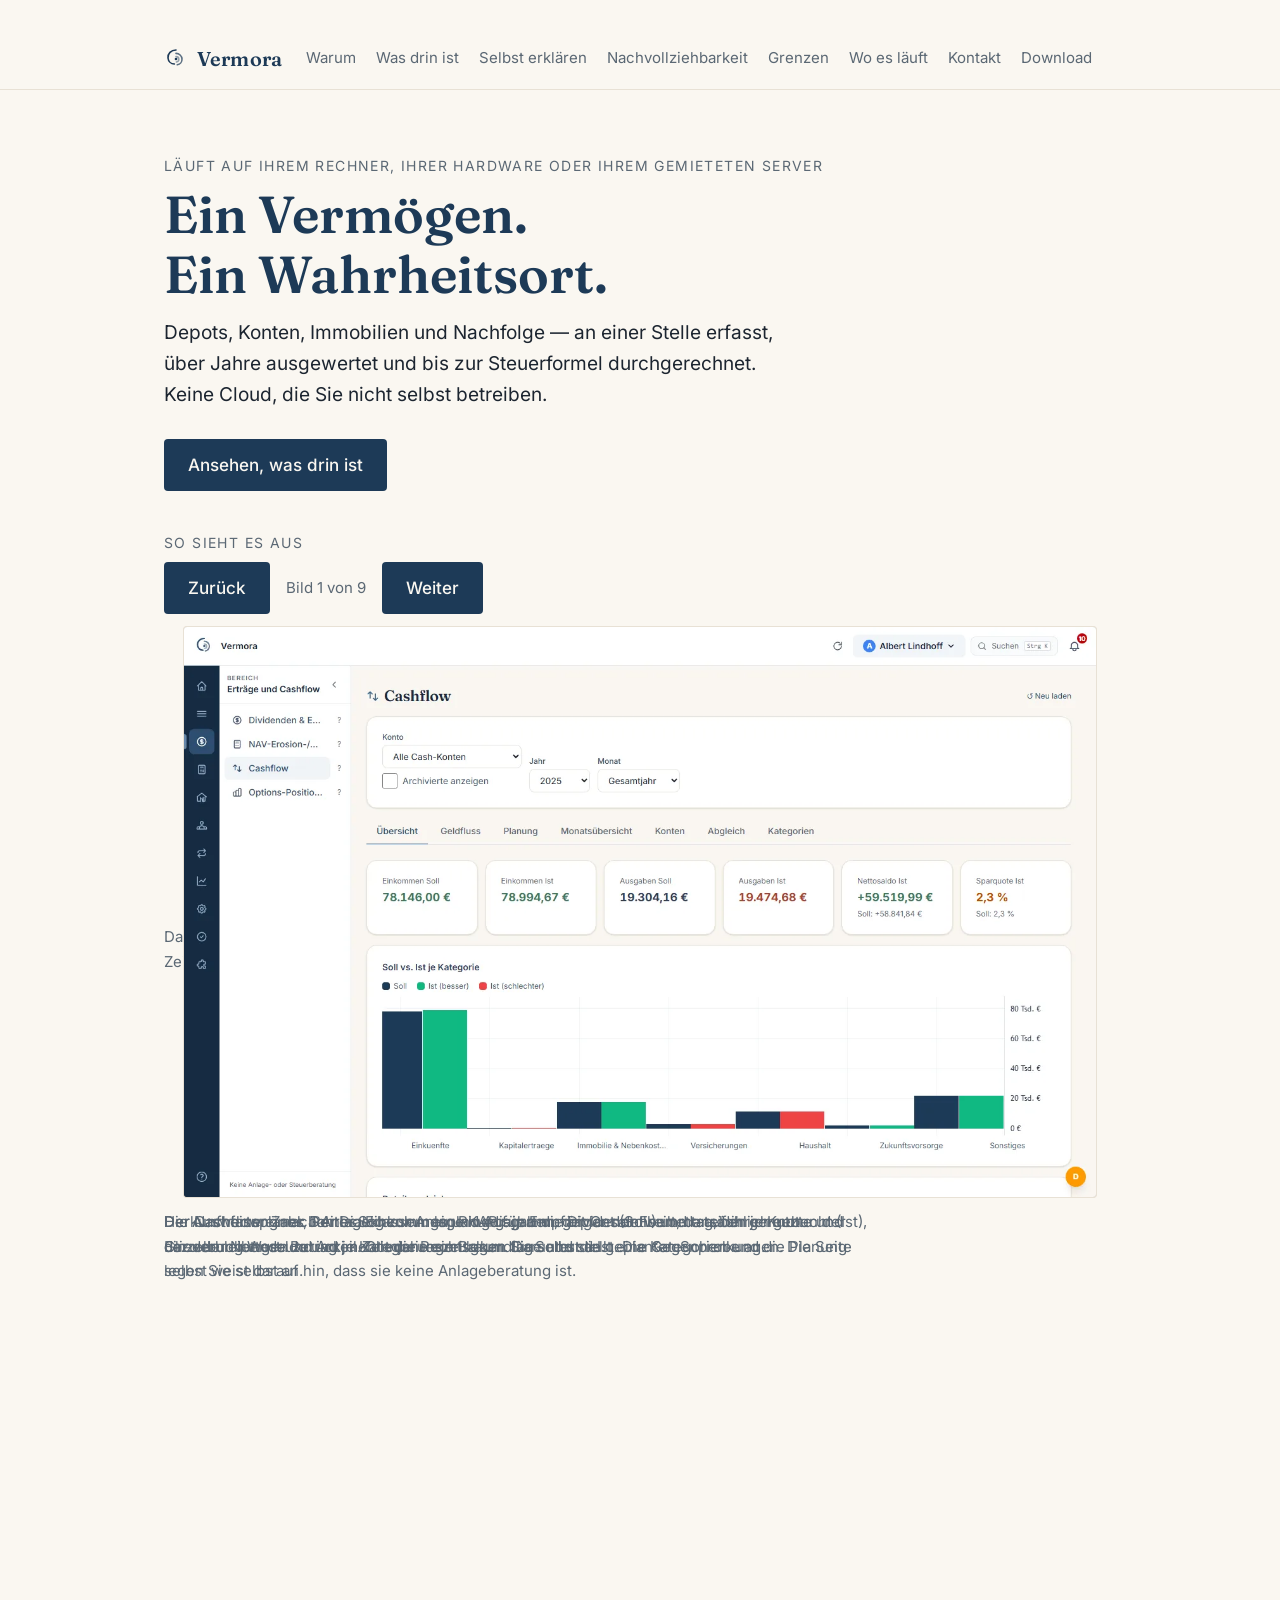
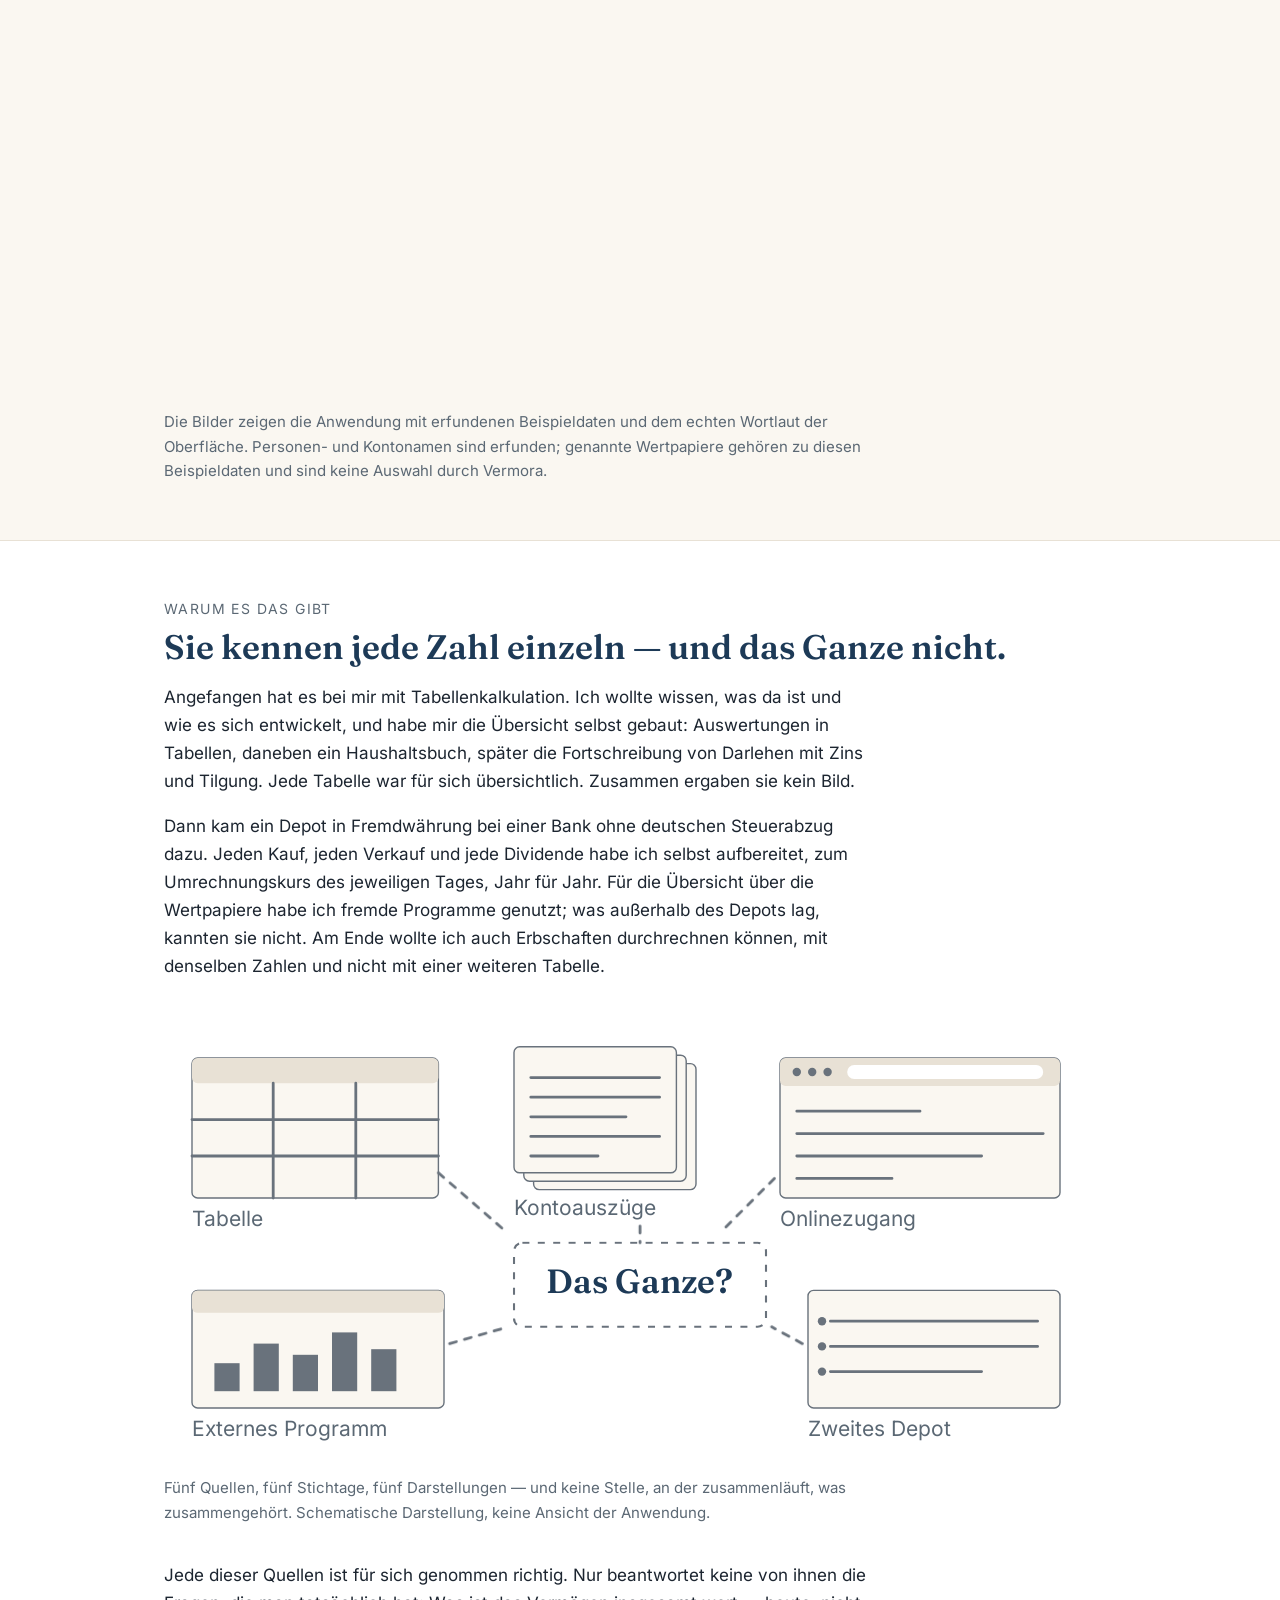
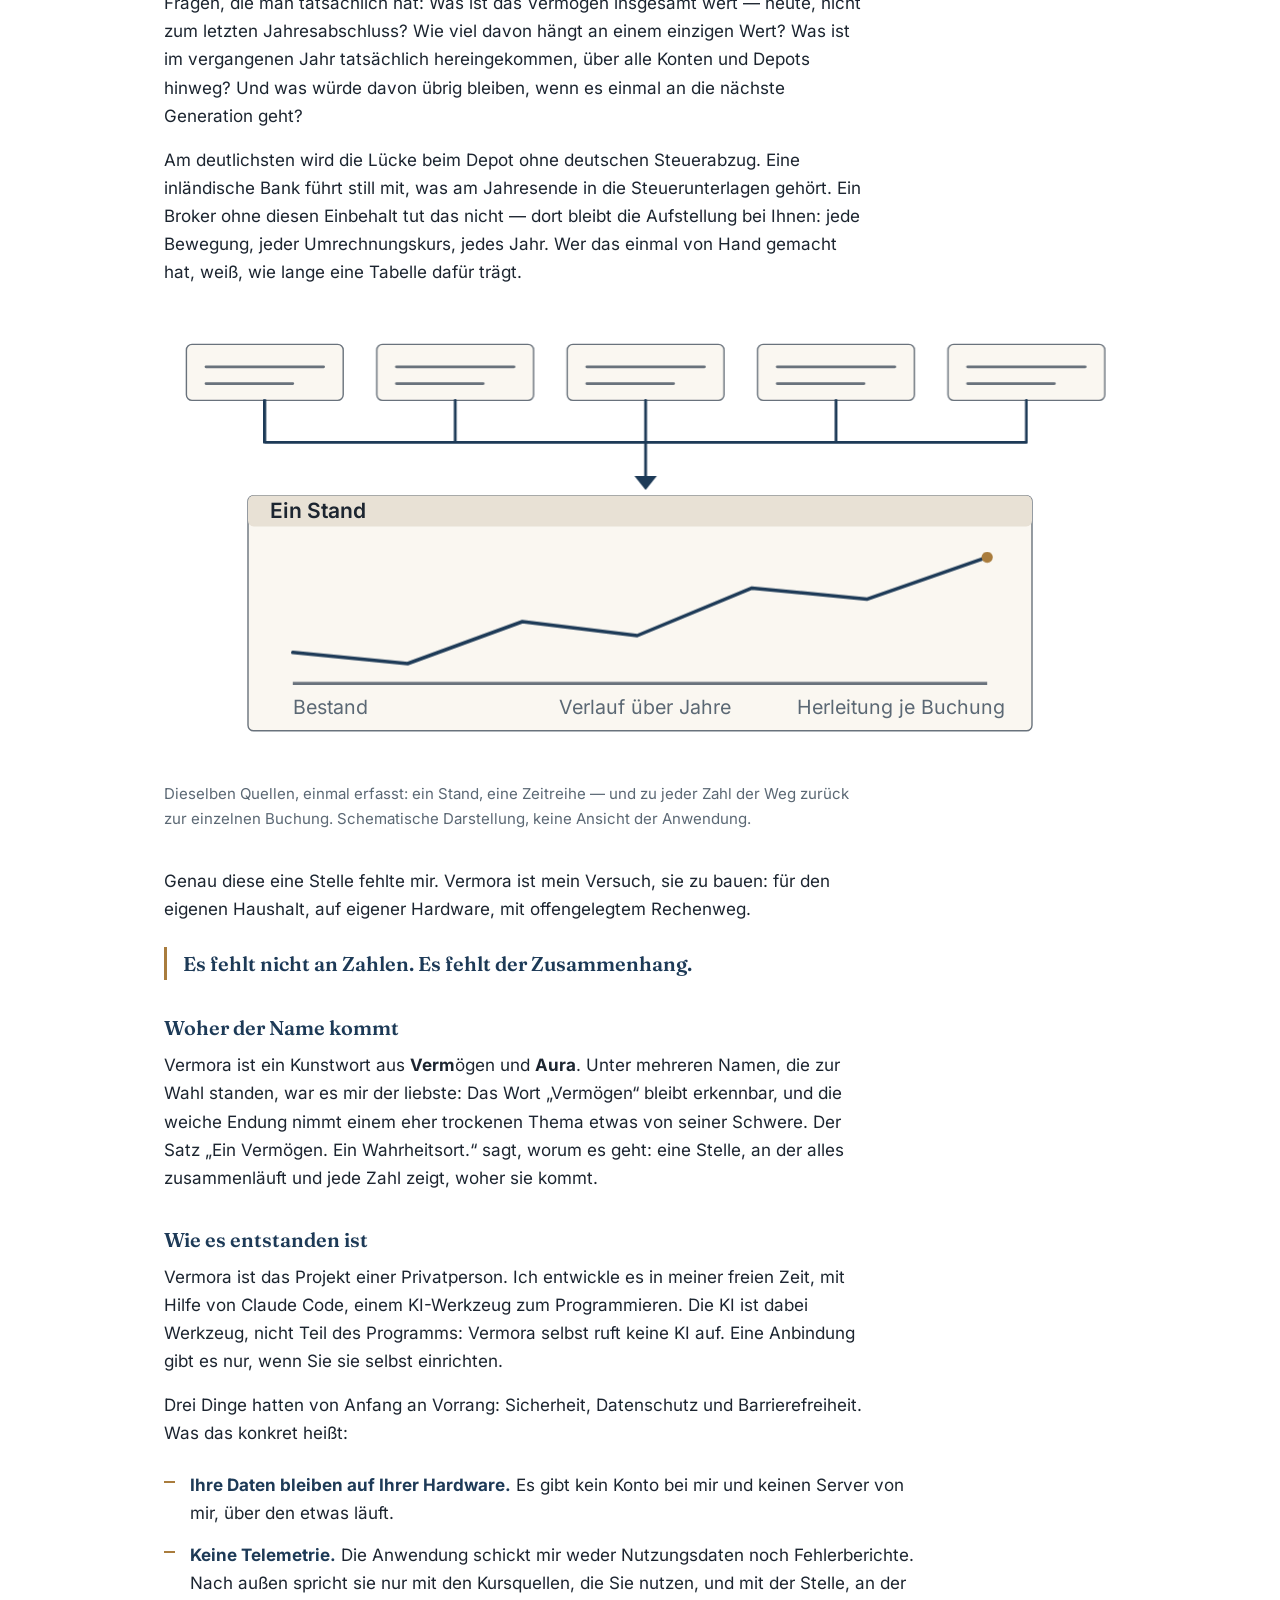
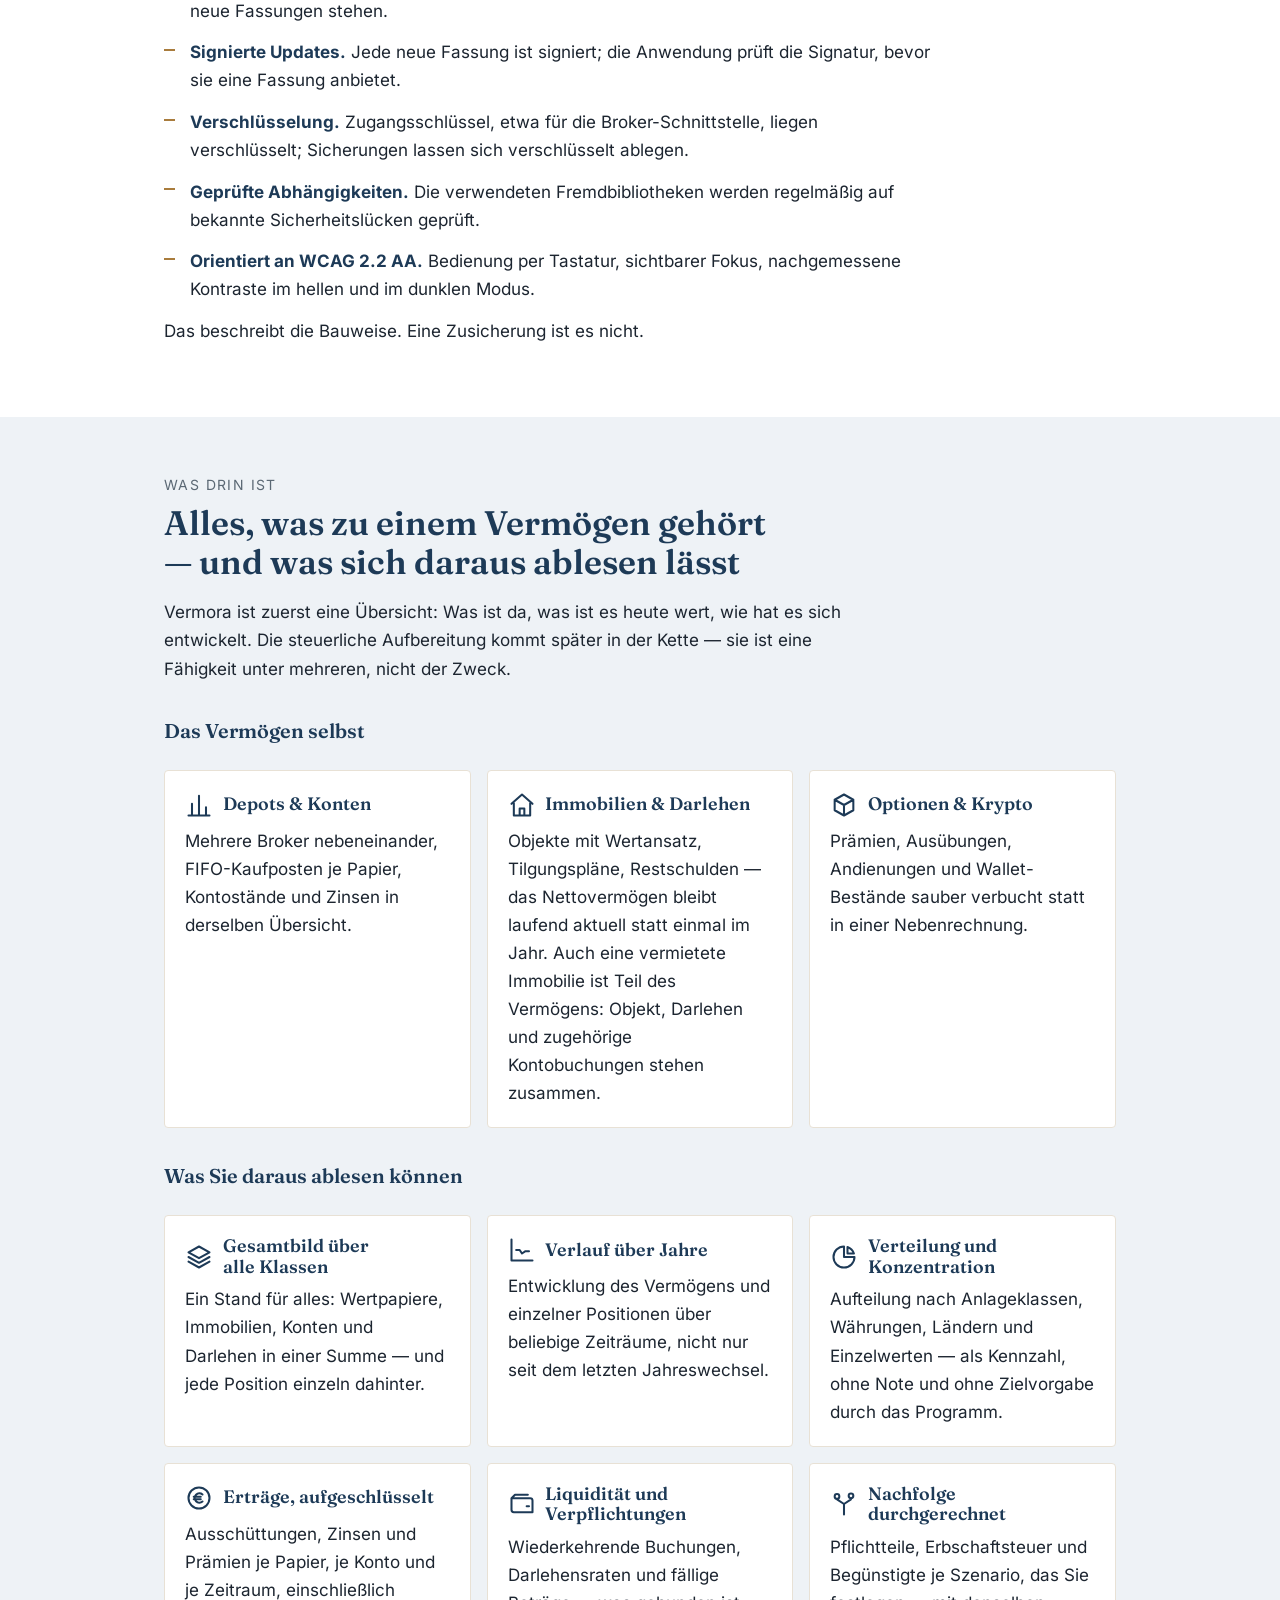
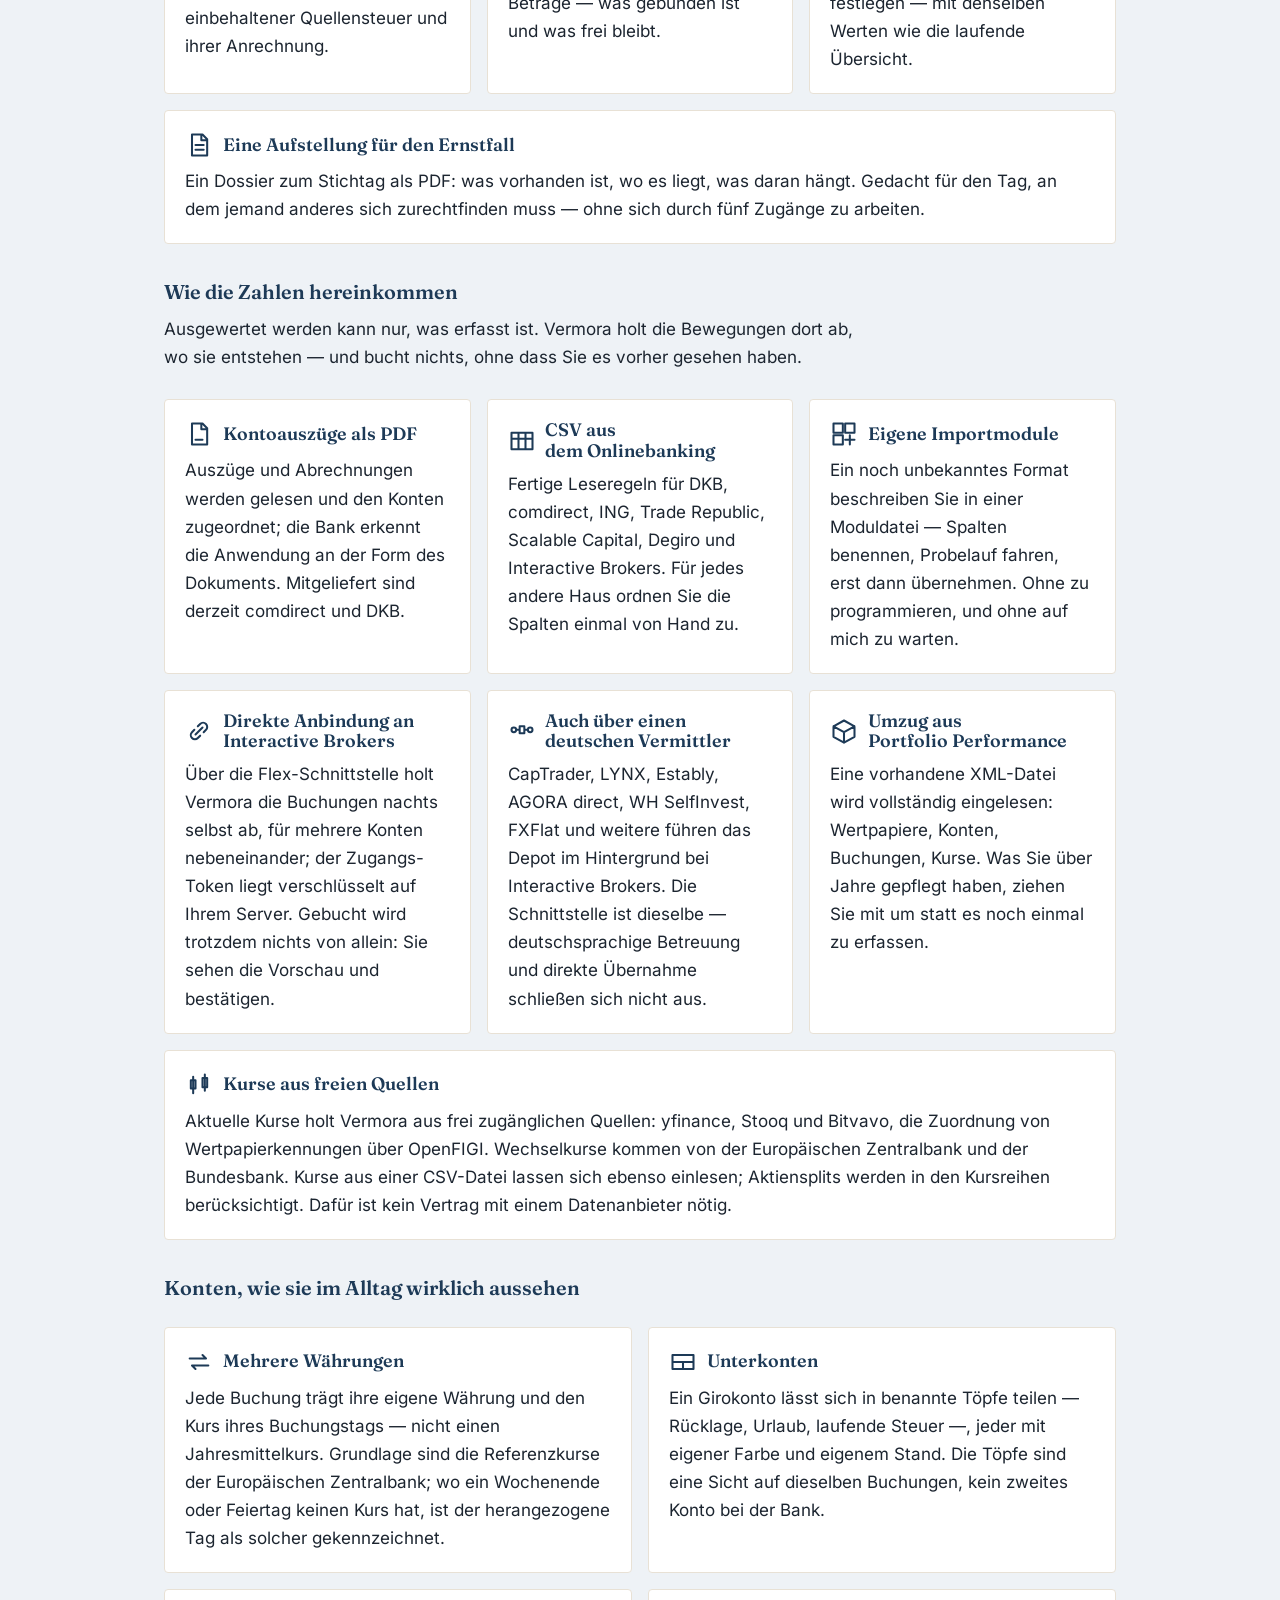
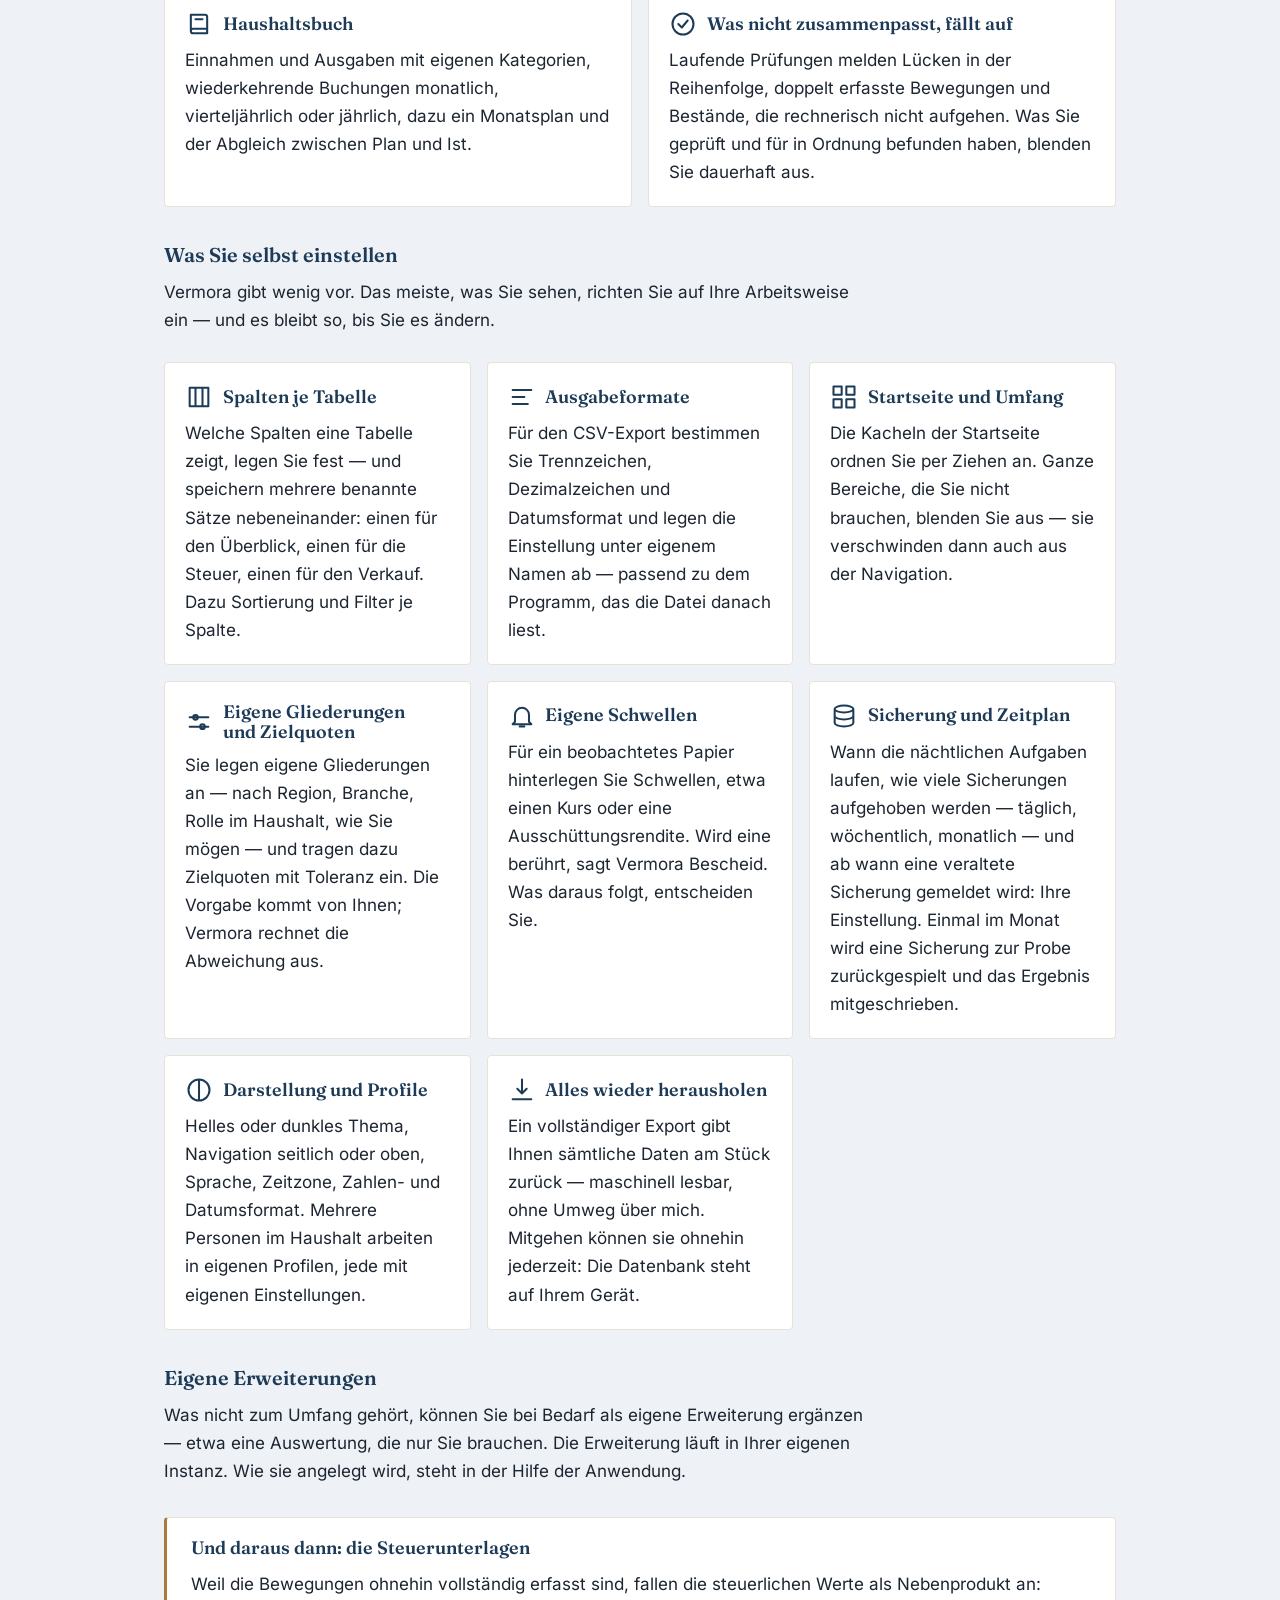
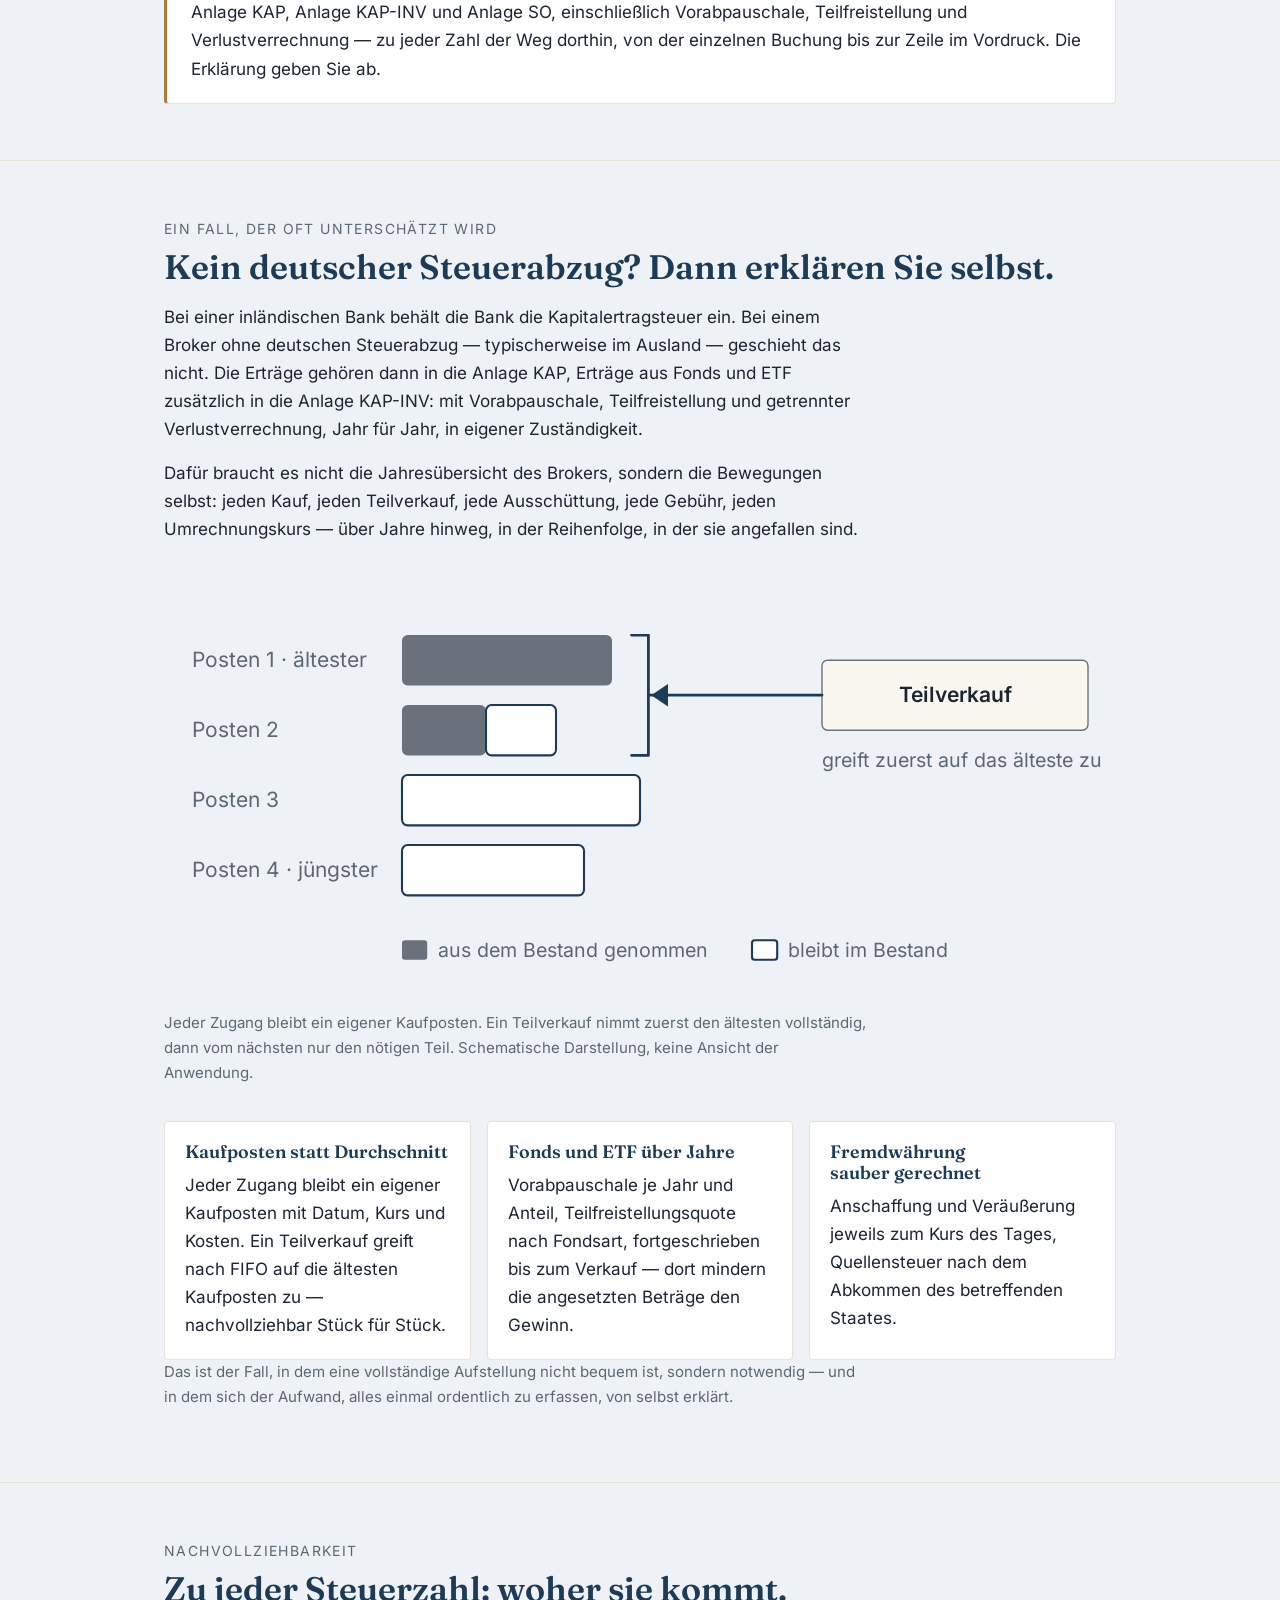
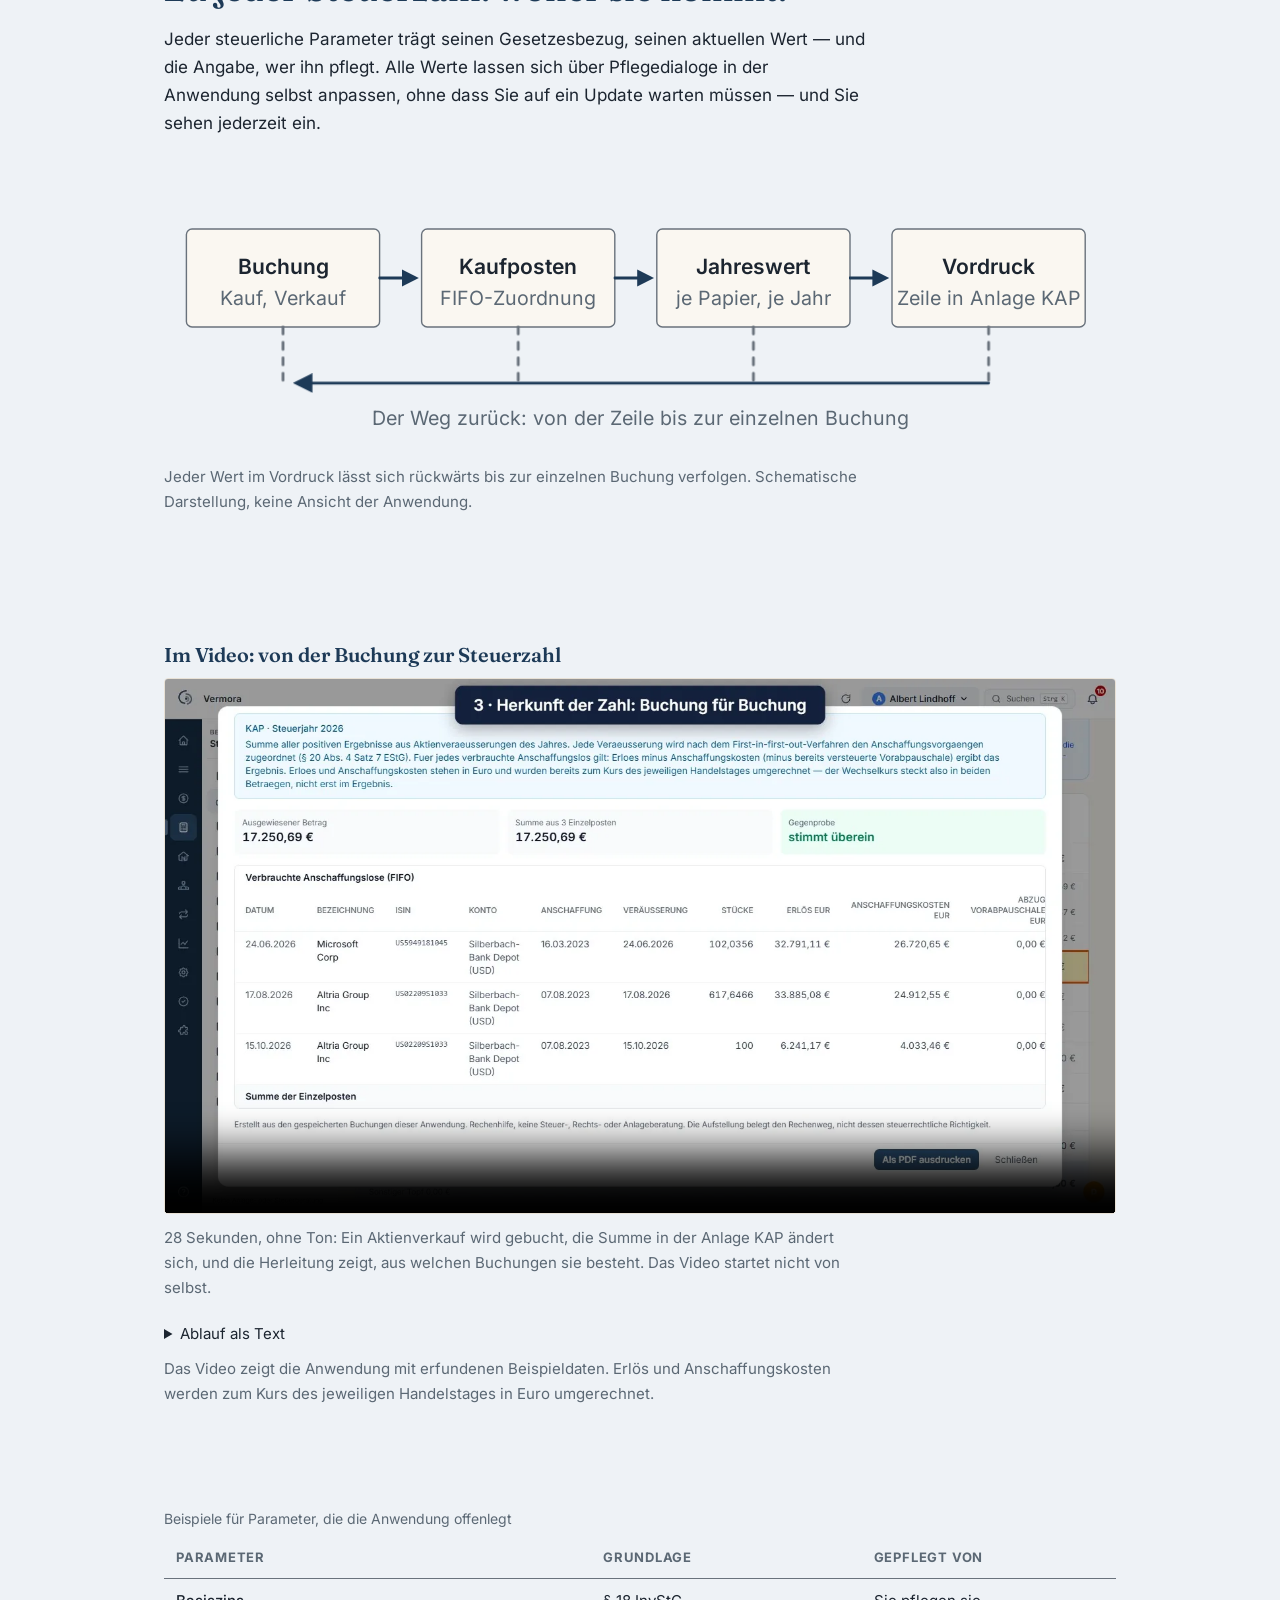
==== index.html @ 795e0453 "Website-Stand 2026-10-25 21:17" ====
<!doctype html>
<html lang="de">
<head>
<meta charset="utf-8">
<meta http-equiv="Content-Security-Policy" content="default-src 'self'; img-src 'self'; media-src 'self'; font-src 'self'; style-src 'self' 'unsafe-inline'; base-uri 'none'; form-action 'none'; object-src 'none'">
<meta name="viewport" content="width=device-width, initial-scale=1">
<meta name="color-scheme" content="light dark">
<title>Vermora — Ein Vermögen. Ein Wahrheitsort.</title>
<meta name="description" content="Vermora führt Depots, Konten, Immobilien und Nachfolge an einer Stelle zusammen und rechnet nachvollziehbar — kostenlos, auf Ihrer eigenen Infrastruktur.">
<link rel="canonical" href="https://vermora.de/">
<meta property="og:type" content="website">
<meta property="og:site_name" content="Vermora">
<meta property="og:locale" content="de_DE">
<meta property="og:title" content="Vermora — Ein Vermögen. Ein Wahrheitsort.">
<meta property="og:description" content="Vermora führt Depots, Konten, Immobilien und Nachfolge an einer Stelle zusammen und rechnet nachvollziehbar — kostenlos, auf Ihrer eigenen Infrastruktur.">
<meta property="og:url" content="https://vermora.de/">
<meta property="og:image" content="https://vermora.de/assets/bildstrecke/01-gesamtwert.webp">
<meta property="og:image:width" content="1440">
<meta property="og:image:height" content="900">
<meta property="og:image:alt" content="Vermora: Gesamtwert eines Beispielvermögens im Zeitverlauf (erfundene Beispieldaten)">
<meta name="twitter:card" content="summary_large_image">
<script type="application/ld+json">
{"@context":"https://schema.org","@type":"SoftwareApplication","name":"Vermora","url":"https://vermora.de/","applicationCategory":"FinanceApplication","operatingSystem":"Windows, Linux","inLanguage":"de","isAccessibleForFree":true,"description":"Vermora führt Depots, Konten, Immobilien und Nachfolge an einer Stelle zusammen und rechnet nachvollziehbar — kostenlos, auf Ihrer eigenen Infrastruktur."}
</script>
<link rel="stylesheet" href="assets/tokens.css">
<link rel="stylesheet" href="assets/fonts.css">
<link rel="stylesheet" href="assets/site.css">
<script src="assets/szene.js"></script>
<script src="assets/bildstrecke.js" defer></script>
<script src="assets/mail.js" defer></script>
<!--
  Stand v1.0 -- Issue #1234 (Geschenk-Hinweis mit PayPal-Link aus dem Secret
  ANGABE_PAYPAL_LINK, Link auf die Installationsanleitung unter anleitung/, Schemata skalieren
  mit der Spaltenbreite), davor v0.9: kein Kontaktformular mehr (Fragen ueber GitHub oder
  E-Mail), Geschenk nur als Text; davor v0.8: Geschenkmodell statt Verkauf,
  ich-Form, Projektgeschichte; davor v0.7: #615 (Marke, Grenzen), #945 (Funktionen nach
  vorn, Broker-Geschichten), #947 (Warum als Geschichte mit zwei eigenen Schemata, eigene
  Einstellungen unter "Was drin ist"). Pflichtseiten aus #616 in der Fusszeile verlinkt.

  Maschinell geprueft (pruefen.py): keine Preisangabe (K1) - kein Verkaufswortschatz -
  Wortliste #881 W1 - Haftungssatz woertlich wie in der Anwendung - kein Hexwert ausserhalb
  tokens.css - Markenzeichen nur als Platzhalter, nie abgetippt - keine externen Aufrufe
  (K23), jetzt durch die Pruefung "extern" tatsaechlich abgesichert.

  Bildstrecke (Issue #1234 D1, #518): neun Ansichten der Anwendung mit erfundenen Beispieldaten,
  jede mit eigenem Untertitel und eigenem Alternativtext. Ohne Skript stehen alle Bilder
  untereinander; bildstrecke.js macht daraus ein Karussell ohne Selbstablauf. Die beiden
  Schemata im Abschnitt "Warum es das gibt" zeigen dagegen die Ausgangslage, nicht die Oberflaeche.
  Farben stehen als Rolle in site.css, nie als Hexwert im SVG (Guard `hexwerte`).
-->
</head>
<body>
<!-- Symbole (Issue #964): einmal definiert, per <use href="#sy-..."> eingebunden. -->
<svg hidden width="0" height="0" aria-hidden="true">
  <symbol id="sy-depot" viewBox="0 0 24 24"><path d="M3 21h18M6 21V11M12 21V4M18 21V14"/></symbol>
  <symbol id="sy-haus" viewBox="0 0 24 24"><path d="M3 11L12 3l9 8M5 10v11h14V10M10 21v-6h4v6"/></symbol>
  <symbol id="sy-optionen" viewBox="0 0 24 24"><path d="M12 3l8 4.5v9L12 21l-8-4.5v-9zM4 7.5l8 4.5 8-4.5M12 12v9"/></symbol>
  <symbol id="sy-gesamt" viewBox="0 0 24 24"><path d="M12 3l9 5-9 5-9-5zM3 12l9 5 9-5M3 16l9 5 9-5"/></symbol>
  <symbol id="sy-verlauf" viewBox="0 0 24 24"><path d="M3 3v18h18M7 12h3l2 3 3-2h3"/></symbol>
  <symbol id="sy-verteilung" viewBox="0 0 24 24"><path d="M12 3a9 9 0 1 0 9 9h-9zM15 3.5A9 9 0 0 1 20.5 9H15z"/></symbol>
  <symbol id="sy-ertrag" viewBox="0 0 24 24"><path d="M12 3a9 9 0 1 0 0 18 9 9 0 0 0 0-18zM15 9a4 4 0 1 0 0 6M7.5 11h6M7.5 13h6"/></symbol>
  <symbol id="sy-liquiditaet" viewBox="0 0 24 24"><path d="M3 7h16a2 2 0 0 1 2 2v10H5a2 2 0 0 1-2-2zM3 7l3-3h11M16 14h2"/></symbol>
  <symbol id="sy-nachfolge" viewBox="0 0 24 24"><path d="M12 21v-9M12 12L6 8M12 12l6-4M4 5.5a2 2 0 1 0 4 0 2 2 0 1 0-4 0M16 5a2 2 0 1 0 4 0 2 2 0 1 0-4 0"/></symbol>
  <symbol id="sy-dossier" viewBox="0 0 24 24"><path d="M6 3h9l4 4v14H6zM14 3v5h5M9 12h7M9 16h7"/></symbol>
  <symbol id="sy-pdf" viewBox="0 0 24 24"><path d="M6 3h9l4 4v14H6zM14 3v5h5M9 17h6"/></symbol>
  <symbol id="sy-csv" viewBox="0 0 24 24"><path d="M3 5h18v14H3zM3 10h18M9 5v14M15 5v14"/></symbol>
  <symbol id="sy-modul" viewBox="0 0 24 24"><path d="M3 3h8v8H3zM13 3h8v8h-8zM3 13h8v8H3zM17 13v8M13 17h8"/></symbol>
  <symbol id="sy-anbindung" viewBox="0 0 24 24"><path d="M9 15l6-6M8 11l-2 2a3.5 3.5 0 0 0 5 5l2-2M16 13l2-2a3.5 3.5 0 0 0-5-5l-2 2"/></symbol>
  <symbol id="sy-vermittler" viewBox="0 0 24 24"><path d="M3 11a2 2 0 1 0 4 0 2 2 0 1 0-4 0M17 11a2 2 0 1 0 4 0 2 2 0 1 0-4 0M10 8h4v6h-4zM7 11h3M14 11h3"/></symbol>
  <symbol id="sy-umzug" viewBox="0 0 24 24"><path d="M3 8l9-5 9 5v9l-9 5-9-5zM3 8l9 5 9-5M12 13v9"/></symbol>
  <symbol id="sy-kurse" viewBox="0 0 24 24"><path d="M7 5v14M5 8h4v7H5zM17 3v14M15 6h4v8h-4z"/></symbol>
  <symbol id="sy-waehrung" viewBox="0 0 24 24"><path d="M4 9h14l-3-3M20 15H6l3 3"/></symbol>
  <symbol id="sy-unterkonto" viewBox="0 0 24 24"><path d="M3 6h18v12H3zM3 12h18M12 12v6"/></symbol>
  <symbol id="sy-buch" viewBox="0 0 24 24"><path d="M5 4h12a2 2 0 0 1 2 2v14H7a2 2 0 0 1-2-2zM5 18a2 2 0 0 1 2-2h12M9 8h6"/></symbol>
  <symbol id="sy-pruefung" viewBox="0 0 24 24"><path d="M12 3a9 9 0 1 0 0 18 9 9 0 0 0 0-18zM8 12l3 3 5-6"/></symbol>
  <symbol id="sy-spalten" viewBox="0 0 24 24"><path d="M4 4h16v16H4zM9 4v16M15 4v16"/></symbol>
  <symbol id="sy-format" viewBox="0 0 24 24"><path d="M4 6h16M4 12h10M4 18h13"/></symbol>
  <symbol id="sy-kacheln" viewBox="0 0 24 24"><path d="M3 3h7v7H3zM14 3h7v7h-7zM3 14h7v7H3zM14 14h7v7h-7z"/></symbol>
  <symbol id="sy-quoten" viewBox="0 0 24 24"><path d="M4 8h16M4 16h16M7 8a2 2 0 1 0 4 0 2 2 0 1 0-4 0M13 16a2 2 0 1 0 4 0 2 2 0 1 0-4 0"/></symbol>
  <symbol id="sy-schwelle" viewBox="0 0 24 24"><path d="M6 17v-6a6 6 0 0 1 12 0v6l2 2H4zM10 21h4"/></symbol>
  <symbol id="sy-sicherung" viewBox="0 0 24 24"><path d="M4 6c0-1.5 3.5-3 8-3s8 1.5 8 3-3.5 3-8 3-8-1.5-8-3zM4 6v12c0 1.5 3.5 3 8 3s8-1.5 8-3V6M4 12c0 1.5 3.5 3 8 3s8-1.5 8-3"/></symbol>
  <symbol id="sy-darstellung" viewBox="0 0 24 24"><path d="M12 3a9 9 0 1 0 0 18 9 9 0 0 0 0-18zM12 3v18"/></symbol>
  <symbol id="sy-export" viewBox="0 0 24 24"><path d="M12 3v12M8 11l4 4 4-4M4 20h16"/></symbol>
  <symbol id="sy-rechner" viewBox="0 0 24 24"><path d="M3 4h18v12H3zM8 20h8M12 16v4"/></symbol>
  <symbol id="sy-nas" viewBox="0 0 24 24"><path d="M3 5h18v6H3zM3 13h18v6H3zM7 8h.01M7 16h.01"/></symbol>
  <symbol id="sy-server" viewBox="0 0 24 24"><path d="M7 18a4 4 0 0 1-.5-8A6 6 0 0 1 18 9a4.5 4.5 0 0 1 0 9z"/></symbol>
</svg>
<a class="sprung" href="#inhalt">Zum Inhalt springen</a>

<header class="kopf">
  <div class="bahn kopf-innen">
    <a class="marke-block" href="#inhalt" aria-label="Vermora – zur Startseite">
      <span class="zeichen"><svg viewBox="0 0 24 24" fill="none" xmlns="http://www.w3.org/2000/svg"
     aria-hidden="true" focusable="false">
  <path d="M12 3C7 3 3.6 6.6 4 11c.3 3.4 3 6 6.4 6"
        stroke="currentColor" stroke-width="1.6" stroke-linecap="round"/>
  <path d="M12 6.4c3.2 0 5.8 2.4 6 5.5.2 2.9-1.9 5.4-4.7 5.9"
        stroke="currentColor" stroke-width="1.6" stroke-linecap="round" opacity=".72"/>
  <path d="M12 9.6c1.5 0 2.7 1.1 2.8 2.5.1 1.5-1 2.7-2.4 2.9"
        stroke="currentColor" stroke-width="1.6" stroke-linecap="round" opacity=".46"/>
  <circle cx="12" cy="12" r="1.3" fill="currentColor"/>
</svg></span>
      <span class="marke">Vermora</span>
    </a>
    <nav aria-label="Hauptbereiche">
      <ul>
        <li><a href="#warum">Warum</a></li>
        <li><a href="#umfang">Was drin ist</a></li>
        <li><a href="#selbst-erklaeren">Selbst erklären</a></li>
        <li><a href="#herkunft">Nachvollziehbarkeit</a></li>
        <li><a href="#grenzen">Grenzen</a></li>
        <li><a href="#wo">Wo es läuft</a></li>
        <li><a href="#hilfe">Kontakt</a></li>
        <li><a href="#start">Download</a></li>
      </ul>
    </nav>
  </div>
</header>

<main id="inhalt" tabindex="-1">

  <section class="hero">
    <div class="bahn">
      <p class="dachzeile">Läuft auf Ihrem Rechner, Ihrer Hardware oder Ihrem gemieteten Server</p>
      <h1>Ein Vermögen.<br>Ein Wahrheitsort.</h1>
      <p class="lead">
        Depots, Konten, Immobilien und Nachfolge — an einer Stelle erfasst,
        über Jahre ausgewertet und bis zur Steuerformel durchgerechnet. Keine Cloud, die Sie
        nicht selbst betreiben.
      </p>
      <p class="hero-wege"><a class="knopf" href="#umfang">Ansehen, was drin ist</a></p>

      <section class="bildstrecke" aria-label="Ansichten der Anwendung">
        <p class="dachzeile">So sieht es aus</p>
        <div class="bs-folien">
          <figure class="bs-folie">
            <img src="assets/bildstrecke/01-gesamtwert.webp"
                 srcset="assets/bildstrecke/01-gesamtwert-720.webp 720w, assets/bildstrecke/01-gesamtwert.webp 1440w"
                 sizes="(min-width: 62rem) 57rem, calc(100vw - 2.5rem)"
                 width="1440" height="900" alt="Dashboard mit drei Kennzahlen, Wertkurve und Balken der Verteilung nach Position" decoding="async">
            <figcaption>Das Dashboard: Gesamtwert, Wert zu Periodenbeginn und Gewinn oder Verlust im gewählten Zeitraum. Darunter die Wertkurve gegen den Einstandswert und die Verteilung nach Position.</figcaption>
          </figure>
          <figure class="bs-folie">
            <img src="assets/bildstrecke/02-performance.webp"
                 srcset="assets/bildstrecke/02-performance-720.webp 720w, assets/bildstrecke/02-performance.webp 1440w"
                 sizes="(min-width: 62rem) 57rem, calc(100vw - 2.5rem)"
                 width="1440" height="900" alt="Seite Performance mit Kennzahlen und Liniendiagramm der Wertentwicklung" loading="lazy" decoding="async">
            <figcaption>Die Seite Performance: zeitgewichtete Rendite, interner Zinsfuß, größter Rückgang und absoluter Gewinn. Das Diagramm stellt die Wertentwicklung zwei Vergleichsreihen gegenüber, die als Nachbau gekennzeichnet sind.</figcaption>
          </figure>
          <figure class="bs-folie">
            <img src="assets/bildstrecke/03-anlageklassen.webp"
                 srcset="assets/bildstrecke/03-anlageklassen-720.webp 720w, assets/bildstrecke/03-anlageklassen.webp 1440w"
                 sizes="(min-width: 62rem) 57rem, calc(100vw - 2.5rem)"
                 width="1440" height="900" alt="Ringdiagramm der Anlageklassen mit Tabelle der Anteile" loading="lazy" decoding="async">
            <figcaption>Die Auswertung nach Anlageklassen: ein Ringdiagramm mit Gesamtwert, daneben je Knoten der Gliederung Wert und Anteil. Gliederungen legen Sie selbst an.</figcaption>
          </figure>
          <figure class="bs-folie">
            <img src="assets/bildstrecke/04-ertraege-monat.webp"
                 srcset="assets/bildstrecke/04-ertraege-monat-720.webp 720w, assets/bildstrecke/04-ertraege-monat.webp 1440w"
                 sizes="(min-width: 62rem) 57rem, calc(100vw - 2.5rem)"
                 width="1440" height="900" alt="Balkendiagramm der Dividenden je Monat, gebucht und geplant" loading="lazy" decoding="async">
            <figcaption>Dividenden und Erträge eines Jahres je Monat: gebuchte und geplante Beträge als Balken, dazu der Monatsdurchschnitt als gestrichelte Linie.</figcaption>
          </figure>
          <figure class="bs-folie">
            <img src="assets/bildstrecke/05-schenkungsplanung.webp"
                 srcset="assets/bildstrecke/05-schenkungsplanung-720.webp 720w, assets/bildstrecke/05-schenkungsplanung.webp 1440w"
                 sizes="(min-width: 62rem) 57rem, calc(100vw - 2.5rem)"
                 width="1440" height="900" alt="Nachlassplaner mit Freibeträgen je Empfänger und Tabelle geplanter Schenkungen" loading="lazy" decoding="async">
            <figcaption>Der Nachlassplaner, Reiter Schenkungsplanung: je Empfänger der Freibetrag, der genutzte und der verbleibende Betrag im Zehnjahreszeitraum. Darunter die geplanten Schenkungen. Die Seite selbst weist darauf hin, dass sie keine Anlageberatung ist.</figcaption>
          </figure>
          <figure class="bs-folie">
            <img src="assets/bildstrecke/06-steuer-referenzdaten.webp"
                 srcset="assets/bildstrecke/06-steuer-referenzdaten-720.webp 720w, assets/bildstrecke/06-steuer-referenzdaten.webp 1440w"
                 sizes="(min-width: 62rem) 57rem, calc(100vw - 2.5rem)"
                 width="1440" height="900" alt="Tabelle der Steuer-Referenzdaten je Jahr mit Sparer-Pauschbetrag und Grundfreibetrag" loading="lazy" decoding="async">
            <figcaption>Die Steuer-Referenzdaten der Jahre 2019 bis 2026: Sparer-Pauschbetrag und Grundfreibetrag je Steuerjahr, jeweils mit Gesetzesbezug, Quelle und Anmerkung.</figcaption>
          </figure>
          <figure class="bs-folie">
            <img src="assets/bildstrecke/07-herleitung-dividenden.webp"
                 srcset="assets/bildstrecke/07-herleitung-dividenden-720.webp 720w, assets/bildstrecke/07-herleitung-dividenden.webp 1440w"
                 sizes="(min-width: 62rem) 57rem, calc(100vw - 2.5rem)"
                 width="1440" height="900" alt="Dialog Herleitung Dividenden mit Rechtsgrundlage, Einzelposten und Gegenprobe" loading="lazy" decoding="async">
            <figcaption>Herkunft einer Zahl: Der Dialog zur Anlage KAP führt die Dividendensumme auf ihre neun Einzelbuchungen zurück, nennt die Rechtsgrundlage und stellt eine Gegenprobe an.</figcaption>
          </figure>
          <figure class="bs-folie">
            <img src="assets/bildstrecke/08-immobilien.webp"
                 srcset="assets/bildstrecke/08-immobilien-720.webp 720w, assets/bildstrecke/08-immobilien.webp 1440w"
                 sizes="(min-width: 62rem) 57rem, calc(100vw - 2.5rem)"
                 width="1440" height="900" alt="Seite Immobilien mit Verkehrswert gesamt, Restschuld, Wert im Vermögen und zwei Objektkarten, eine davon mit dem Abzeichen Eigentum beendet" loading="lazy" decoding="async">
            <figcaption>Die Seite Immobilien: Verkehrswert der gehaltenen Objekte, die Restschuld der Darlehen und der Betrag, der netto im Vermögen berücksichtigt wird. Ein Objekt, das Sie verkauft oder verschenkt haben, bleibt als Karte mit dem Abzeichen „Eigentum beendet“ stehen und zählt nicht mehr in die Summen.</figcaption>
          </figure>
          <figure class="bs-folie">
            <img src="assets/bildstrecke/09-cashflow.webp"
                 srcset="assets/bildstrecke/09-cashflow-720.webp 720w, assets/bildstrecke/09-cashflow.webp 1440w"
                 sizes="(min-width: 62rem) 57rem, calc(100vw - 2.5rem)"
                 width="1440" height="900" alt="Seite Cashflow für ein Jahr mit Soll und Ist von Einkommen und Ausgaben sowie Balkendiagramm je Kategorie" loading="lazy" decoding="async">
            <figcaption>Der Cashflow eines Jahres: Einkommen und Ausgaben, geplant (Soll) und tatsächlich gebucht (Ist), dazu der Nettosaldo und je Kategorie ein Balken für Soll und Ist. Die Kategorien und die Planung legen Sie selbst an.</figcaption>
          </figure>
        </div>
        <p class="fussnote bs-hinweis">
          Die Bilder zeigen die Anwendung mit erfundenen Beispieldaten und dem echten Wortlaut der
          Oberfläche. Personen- und Kontonamen sind erfunden; genannte Wertpapiere gehören zu
          diesen Beispieldaten und sind keine Auswahl durch Vermora.
        </p>
      </section>
    </div>
  </section>

  <section id="warum" class="kap-problem">
    <div class="bahn">
      <p class="dachzeile">Warum es das gibt</p>
      <h2>Sie kennen jede Zahl einzeln — und das Ganze nicht.</h2>

      <p class="fliess">
        Angefangen hat es bei mir mit Tabellenkalkulation. Ich wollte wissen, was da ist und wie es sich
        entwickelt, und habe mir die Übersicht selbst gebaut: Auswertungen in Tabellen, daneben
        ein Haushaltsbuch, später die Fortschreibung von Darlehen mit Zins und Tilgung. Jede
        Tabelle war für sich übersichtlich. Zusammen ergaben sie kein Bild.
      </p>

      <p class="fliess">
        Dann kam ein Depot in Fremdwährung bei einer Bank ohne deutschen Steuerabzug dazu. Jeden
        Kauf, jeden Verkauf und jede Dividende habe ich selbst aufbereitet, zum Umrechnungskurs
        des jeweiligen Tages, Jahr für Jahr. Für die Übersicht über die Wertpapiere habe ich
        fremde Programme genutzt; was außerhalb des Depots lag, kannten sie nicht. Am Ende wollte
        ich auch Erbschaften durchrechnen können, mit denselben Zahlen und nicht mit einer
        weiteren Tabelle.
      </p>

      <figure class="abbildung">
        <div class="szene szene-aufbau" tabindex="0" role="group" aria-label="Schema, seitlich scrollbar">
          <svg viewBox="0 0 680 320" role="img" aria-labelledby="szene1-titel szene1-text">
            <title id="szene1-titel">Fünf getrennte Quellen, dazwischen eine leere Mitte</title>
            <desc id="szene1-text">Schematische Darstellung: eine Tabelle, ein Stapel Kontoauszüge, ein Onlinezugang, ein externes Programm und ein zweites Depot liegen nebeneinander. Von jedem führt eine gestrichelte Linie zur Mitte, die leer bleibt.</desc>

            <!-- Tabelle -->
            <g class="s-schritt" style="--i:0">
              <rect class="s-karte" x="20" y="30" width="176" height="100" rx="4"/>
              <rect class="s-kopf" x="20" y="30" width="176" height="18" rx="4"/>
              <path class="s-linie" d="M78 48V130M137 48V130M20 74H196M20 100H196"/>
              <text class="s-text" x="20" y="150">Tabelle</text>
            </g>

            <!-- Kontoauszüge -->
            <g class="s-schritt" style="--i:1">
              <rect class="s-karte" x="264" y="34" width="116" height="90" rx="4"/>
              <rect class="s-karte" x="257" y="28" width="116" height="90" rx="4"/>
              <rect class="s-karte" x="250" y="22" width="116" height="90" rx="4"/>
              <path class="s-linie" d="M262 44H354M262 58H354M262 72H330M262 86H354M262 100H310"/>
              <text class="s-text" x="250" y="142">Kontoauszüge</text>
            </g>

            <!-- Onlinezugang -->
            <g class="s-schritt" style="--i:2">
              <rect class="s-karte" x="440" y="30" width="200" height="100" rx="4"/>
              <rect class="s-kopf" x="440" y="30" width="200" height="20" rx="4"/>
              <circle class="s-punkt" cx="452" cy="40" r="3"/>
              <circle class="s-punkt" cx="463" cy="40" r="3"/>
              <circle class="s-punkt" cx="474" cy="40" r="3"/>
              <rect class="s-feld" x="488" y="35" width="140" height="10" rx="5"/>
              <path class="s-linie" d="M452 68H540M452 84H628M452 100H584M452 116H520"/>
              <text class="s-text" x="440" y="150">Onlinezugang</text>
            </g>

            <!-- Externes Programm -->
            <g class="s-schritt" style="--i:3">
              <rect class="s-karte" x="20" y="196" width="180" height="84" rx="4"/>
              <rect class="s-kopf" x="20" y="196" width="180" height="16" rx="4"/>
              <rect class="s-balken" x="36" y="248" width="18" height="20"/>
              <rect class="s-balken" x="64" y="234" width="18" height="34"/>
              <rect class="s-balken" x="92" y="242" width="18" height="26"/>
              <rect class="s-balken" x="120" y="226" width="18" height="42"/>
              <rect class="s-balken" x="148" y="238" width="18" height="30"/>
              <text class="s-text" x="20" y="300">Externes Programm</text>
            </g>

            <!-- Zweites Depot -->
            <g class="s-schritt" style="--i:4">
              <rect class="s-karte" x="460" y="196" width="180" height="84" rx="4"/>
              <path class="s-linie" d="M476 218H624M476 236H624M476 254H584"/>
              <circle class="s-punkt" cx="470" cy="218" r="3"/>
              <circle class="s-punkt" cx="470" cy="236" r="3"/>
              <circle class="s-punkt" cx="470" cy="254" r="3"/>
              <text class="s-text" x="460" y="300">Zweites Depot</text>
            </g>

            <!-- die Mitte, die fehlt -->
            <g class="s-schritt" style="--i:5">
              <path class="s-linie s-gestrichelt" d="M196 112L242 152M340 150V162M436 116L400 152M204 234L246 222M456 234L434 222"/>
            </g>

            <g class="s-schritt" style="--i:6">
              <rect class="s-leer" x="250" y="162" width="180" height="60" rx="6"/>
              <text class="s-frage" x="340" y="198" text-anchor="middle">Das Ganze?</text>
            </g>
          </svg>
        </div>
        <figcaption>
          Fünf Quellen, fünf Stichtage, fünf Darstellungen — und keine Stelle, an der
          zusammenläuft, was zusammengehört. Schematische Darstellung, keine Ansicht der
          Anwendung.
        </figcaption>
      </figure>

      <p class="fliess">
        Jede dieser Quellen ist für sich genommen richtig. Nur beantwortet keine von ihnen die
        Fragen, die man tatsächlich hat: Was ist das Vermögen insgesamt wert — heute, nicht
        zum letzten Jahresabschluss? Wie viel davon hängt an einem einzigen Wert? Was ist im
        vergangenen Jahr tatsächlich hereingekommen, über alle Konten und Depots hinweg? Und
        was würde davon übrig bleiben, wenn es einmal an die nächste Generation geht?
      </p>

      <p class="fliess">
        Am deutlichsten wird die Lücke beim Depot ohne deutschen Steuerabzug. Eine
        inländische Bank führt still mit, was am Jahresende in die Steuerunterlagen gehört.
        Ein Broker ohne diesen Einbehalt tut das nicht — dort bleibt die Aufstellung bei
        Ihnen: jede Bewegung, jeder Umrechnungskurs, jedes Jahr. Wer das einmal von Hand
        gemacht hat, weiß, wie lange eine Tabelle dafür trägt.
      </p>

      <figure class="abbildung">
        <div class="szene szene-aufbau" tabindex="0" role="group" aria-label="Schema, seitlich scrollbar">
          <svg viewBox="0 0 680 320" role="img" aria-labelledby="szene2-titel szene2-text">
            <title id="szene2-titel">Dieselben Quellen laufen an einer Stelle zusammen</title>
            <desc id="szene2-text">Schematische Darstellung: fünf Quellen oben führen über eine gemeinsame Linie in eine einzige Fläche darunter, die Bestand, Verlauf und Herleitung zeigt.</desc>

            <!-- die fünf Quellen -->
            <g class="s-schritt" style="--i:0">
              <rect class="s-karte" x="16" y="16" width="112" height="40" rx="4"/>
              <path class="s-linie" d="M30 32H114M30 44H92"/>
            </g>

            <g class="s-schritt" style="--i:1">
              <rect class="s-karte" x="152" y="16" width="112" height="40" rx="4"/>
              <path class="s-linie" d="M166 32H250M166 44H228"/>
            </g>

            <g class="s-schritt" style="--i:2">
              <rect class="s-karte" x="288" y="16" width="112" height="40" rx="4"/>
              <path class="s-linie" d="M302 32H386M302 44H364"/>
            </g>

            <g class="s-schritt" style="--i:3">
              <rect class="s-karte" x="424" y="16" width="112" height="40" rx="4"/>
              <path class="s-linie" d="M438 32H522M438 44H500"/>
            </g>

            <g class="s-schritt" style="--i:4">
              <rect class="s-karte" x="560" y="16" width="112" height="40" rx="4"/>
              <path class="s-linie" d="M574 32H658M574 44H636"/>
            </g>

            <!-- sie laufen zusammen -->
            <g class="s-schritt" style="--i:5">
              <path class="s-fluss" d="M72 56V86M208 56V86M344 56V86M480 56V86M616 56V86M72 86H616M344 86V112"/>
              <path class="s-pfeil" d="M336 110L344 120L352 110Z"/>
            </g>

            <!-- ein Stand -->
            <g class="s-schritt" style="--i:6">
              <rect class="s-karte" x="60" y="124" width="560" height="168" rx="4"/>
              <rect class="s-kopf" x="60" y="124" width="560" height="22" rx="4"/>
              <text class="s-text-stark" x="76" y="140">Ein Stand</text>
            </g>

            <g class="s-schritt" style="--i:7">
              <path class="s-achse" d="M92 258H588"/>
              <path class="s-kurve" d="M92 236L174 244L256 214L338 224L420 190L502 198L588 168"/>
              <circle class="s-marke" cx="588" cy="168" r="4"/>
            </g>

            <g class="s-schritt" style="--i:8">
              <text class="s-text-klein" x="92" y="280">Bestand</text>
              <text class="s-text-klein" x="282" y="280">Verlauf über Jahre</text>
              <text class="s-text-klein" x="452" y="280">Herleitung je Buchung</text>
            </g>
          </svg>
        </div>
        <figcaption>
          Dieselben Quellen, einmal erfasst: ein Stand, eine Zeitreihe — und zu jeder Zahl
          der Weg zurück zur einzelnen Buchung. Schematische Darstellung, keine Ansicht der
          Anwendung.
        </figcaption>
      </figure>

      <p class="fliess">
        Genau diese eine Stelle fehlte mir. Vermora ist mein Versuch, sie zu bauen: für den
        eigenen Haushalt, auf eigener Hardware, mit offengelegtem Rechenweg.
      </p>

      <p class="merksatz">Es fehlt nicht an Zahlen. Es fehlt der Zusammenhang.</p>

      <h3 class="zwischen">Woher der Name kommt</h3>
      <p class="fliess">
        Vermora ist ein Kunstwort aus <strong>Verm</strong>ögen und <strong>Aura</strong>. Unter
        mehreren Namen, die zur Wahl standen, war es mir der liebste: Das Wort „Vermögen“ bleibt
        erkennbar, und die weiche Endung nimmt einem eher trockenen Thema etwas von seiner
        Schwere. Der Satz „Ein Vermögen. Ein Wahrheitsort.“ sagt, worum es geht: eine Stelle, an
        der alles zusammenläuft und jede Zahl zeigt, woher sie kommt.
      </p>

      <h3 class="zwischen">Wie es entstanden ist</h3>
      <p class="fliess">
        Vermora ist das Projekt einer Privatperson. Ich entwickle es in meiner freien Zeit, mit
        Hilfe von Claude Code, einem KI-Werkzeug zum Programmieren. Die KI ist dabei Werkzeug,
        nicht Teil des Programms: Vermora selbst ruft keine KI auf. Eine Anbindung gibt es nur,
        wenn Sie sie selbst einrichten.
      </p>
      <p class="fliess">
        Drei Dinge hatten von Anfang an Vorrang: Sicherheit, Datenschutz und Barrierefreiheit.
        Was das konkret heißt:
      </p>
      <ul class="grenzliste">
        <li><strong>Ihre Daten bleiben auf Ihrer Hardware.</strong> Es gibt kein Konto bei mir
        und keinen Server von mir, über den etwas läuft.</li>
        <li><strong>Keine Telemetrie.</strong> Die Anwendung schickt mir weder Nutzungsdaten noch
        Fehlerberichte. Nach außen spricht sie nur mit den Kursquellen, die Sie nutzen, und mit
        der Stelle, an der neue Fassungen stehen.</li>
        <li><strong>Signierte Updates.</strong> Jede neue Fassung ist signiert; die Anwendung
        prüft die Signatur, bevor sie eine Fassung anbietet.</li>
        <li><strong>Verschlüsselung.</strong> Zugangsschlüssel, etwa für die Broker-Schnittstelle,
        liegen verschlüsselt; Sicherungen lassen sich verschlüsselt ablegen.</li>
        <li><strong>Geprüfte Abhängigkeiten.</strong> Die verwendeten Fremdbibliotheken werden
        regelmäßig auf bekannte Sicherheitslücken geprüft.</li>
        <li><strong>Orientiert an WCAG 2.2 AA.</strong> Bedienung per Tastatur, sichtbarer Fokus,
        nachgemessene Kontraste im hellen und im dunklen Modus.</li>
      </ul>
      <p class="fliess">Das beschreibt die Bauweise. Eine Zusicherung ist es nicht.</p>
    </div>
  </section>

  <section id="umfang" class="kap-leistung">
    <div class="bahn">
      <p class="dachzeile">Was drin ist</p>
      <h2>Alles, was zu einem Vermögen gehört — und was sich daraus ablesen lässt</h2>
      <p class="fliess">
        Vermora ist zuerst eine Übersicht: Was ist da, was ist es heute wert, wie hat es sich
        entwickelt. Die steuerliche Aufbereitung kommt später in der Kette — sie ist eine
        Fähigkeit unter mehreren, nicht der Zweck.
      </p>

      <h3 class="zwischen">Das Vermögen selbst</h3>
      <div class="karten drei">
        <article class="karte">
          <div class="symbolkopf"><svg class="s-symbol" aria-hidden="true" focusable="false"><use href="#sy-depot"/></svg><h4>Depots &amp; Konten</h4></div>
          <p>Mehrere Broker nebeneinander, FIFO-Kaufposten je Papier, Kontostände und Zinsen in
          derselben Übersicht.</p>
        </article>
        <article class="karte">
          <div class="symbolkopf"><svg class="s-symbol" aria-hidden="true" focusable="false"><use href="#sy-haus"/></svg><h4>Immobilien &amp; Darlehen</h4></div>
          <p>Objekte mit Wertansatz, Tilgungspläne, Restschulden — das Nettovermögen bleibt
          laufend aktuell statt einmal im Jahr. Auch eine vermietete Immobilie ist Teil des
          Vermögens: Objekt, Darlehen und zugehörige Kontobuchungen stehen zusammen.</p>
        </article>
        <article class="karte">
          <div class="symbolkopf"><svg class="s-symbol" aria-hidden="true" focusable="false"><use href="#sy-optionen"/></svg><h4>Optionen &amp; Krypto</h4></div>
          <p>Prämien, Ausübungen, Andienungen und Wallet-Bestände sauber verbucht statt in
          einer Nebenrechnung.</p>
        </article>
      </div>

      <h3 class="zwischen">Was Sie daraus ablesen können</h3>
      <div class="karten drei">
        <article class="karte">
          <div class="symbolkopf"><svg class="s-symbol" aria-hidden="true" focusable="false"><use href="#sy-gesamt"/></svg><h4>Gesamtbild über alle Klassen</h4></div>
          <p>Ein Stand für alles: Wertpapiere, Immobilien, Konten und Darlehen
          in einer Summe — und jede Position einzeln dahinter.</p>
        </article>
        <article class="karte">
          <div class="symbolkopf"><svg class="s-symbol" aria-hidden="true" focusable="false"><use href="#sy-verlauf"/></svg><h4>Verlauf über Jahre</h4></div>
          <p>Entwicklung des Vermögens und einzelner Positionen über beliebige Zeiträume,
          nicht nur seit dem letzten Jahreswechsel.</p>
        </article>
        <article class="karte">
          <div class="symbolkopf"><svg class="s-symbol" aria-hidden="true" focusable="false"><use href="#sy-verteilung"/></svg><h4>Verteilung und Konzentration</h4></div>
          <p>Aufteilung nach Anlageklassen, Währungen, Ländern und Einzelwerten — als
          Kennzahl, ohne Note und ohne Zielvorgabe durch das Programm.</p>
        </article>
        <article class="karte">
          <div class="symbolkopf"><svg class="s-symbol" aria-hidden="true" focusable="false"><use href="#sy-ertrag"/></svg><h4>Erträge, aufgeschlüsselt</h4></div>
          <p>Ausschüttungen, Zinsen und Prämien je Papier, je Konto und je Zeitraum,
          einschließlich einbehaltener Quellensteuer und ihrer Anrechnung.</p>
        </article>
        <article class="karte">
          <div class="symbolkopf"><svg class="s-symbol" aria-hidden="true" focusable="false"><use href="#sy-liquiditaet"/></svg><h4>Liquidität und Verpflichtungen</h4></div>
          <p>Wiederkehrende Buchungen, Darlehensraten und fällige Beträge — was gebunden ist
          und was frei bleibt.</p>
        </article>
        <article class="karte">
          <div class="symbolkopf"><svg class="s-symbol" aria-hidden="true" focusable="false"><use href="#sy-nachfolge"/></svg><h4>Nachfolge durchgerechnet</h4></div>
          <p>Pflichtteile, Erbschaftsteuer und Begünstigte je Szenario, das Sie festlegen —
          mit denselben Werten wie die laufende Übersicht.</p>
        </article>
        <article class="karte voll">
          <div class="symbolkopf"><svg class="s-symbol" aria-hidden="true" focusable="false"><use href="#sy-dossier"/></svg><h4>Eine Aufstellung für den Ernstfall</h4></div>
          <p>Ein Dossier zum Stichtag als PDF: was vorhanden ist, wo es liegt, was daran
          hängt. Gedacht für den Tag, an dem jemand anderes sich zurechtfinden muss —
          ohne sich durch fünf Zugänge zu arbeiten.</p>
        </article>
      </div>

      <h3 class="zwischen">Wie die Zahlen hereinkommen</h3>
      <p class="fliess">
        Ausgewertet werden kann nur, was erfasst ist. Vermora holt die Bewegungen dort ab, wo
        sie entstehen — und bucht nichts, ohne dass Sie es vorher gesehen haben.
      </p>
      <div class="karten drei">
        <article class="karte">
          <div class="symbolkopf"><svg class="s-symbol" aria-hidden="true" focusable="false"><use href="#sy-pdf"/></svg><h4>Kontoauszüge als PDF</h4></div>
          <p>Auszüge und Abrechnungen werden gelesen und den Konten zugeordnet; die Bank
          erkennt die Anwendung an der Form des Dokuments. Mitgeliefert sind derzeit
          comdirect und DKB.</p>
        </article>
        <article class="karte">
          <div class="symbolkopf"><svg class="s-symbol" aria-hidden="true" focusable="false"><use href="#sy-csv"/></svg><h4>CSV aus dem Onlinebanking</h4></div>
          <p>Fertige Leseregeln für DKB, comdirect, ING, Trade Republic, Scalable Capital,
          Degiro und Interactive Brokers. Für jedes andere Haus ordnen Sie die Spalten einmal
          von Hand zu.</p>
        </article>
        <article class="karte">
          <div class="symbolkopf"><svg class="s-symbol" aria-hidden="true" focusable="false"><use href="#sy-modul"/></svg><h4>Eigene Importmodule</h4></div>
          <p>Ein noch unbekanntes Format beschreiben Sie in einer Moduldatei — Spalten
          benennen, Probelauf fahren, erst dann übernehmen. Ohne zu programmieren, und ohne
          auf mich zu warten.</p>
        </article>
        <article class="karte">
          <div class="symbolkopf"><svg class="s-symbol" aria-hidden="true" focusable="false"><use href="#sy-anbindung"/></svg><h4>Direkte Anbindung an Interactive Brokers</h4></div>
          <p>Über die Flex-Schnittstelle holt Vermora die Buchungen nachts selbst ab, für
          mehrere Konten nebeneinander; der Zugangs-Token liegt verschlüsselt auf Ihrem
          Server. Gebucht wird trotzdem nichts von allein: Sie sehen die Vorschau und
          bestätigen.</p>
        </article>
        <article class="karte">
          <div class="symbolkopf"><svg class="s-symbol" aria-hidden="true" focusable="false"><use href="#sy-vermittler"/></svg><h4>Auch über einen deutschen Vermittler</h4></div>
          <p>CapTrader, LYNX, Estably, AGORA direct, WH SelfInvest, FXFlat und weitere
          führen das Depot im Hintergrund bei Interactive Brokers. Die Schnittstelle ist
          dieselbe — deutschsprachige Betreuung und direkte Übernahme schließen sich
          nicht aus.</p>
        </article>
        <article class="karte">
          <div class="symbolkopf"><svg class="s-symbol" aria-hidden="true" focusable="false"><use href="#sy-umzug"/></svg><h4>Umzug aus Portfolio Performance</h4></div>
          <p>Eine vorhandene XML-Datei wird vollständig eingelesen: Wertpapiere, Konten,
          Buchungen, Kurse. Was Sie über Jahre gepflegt haben, ziehen Sie mit um statt es
          noch einmal zu erfassen.</p>
        </article>
        <article class="karte voll">
          <div class="symbolkopf"><svg class="s-symbol" aria-hidden="true" focusable="false"><use href="#sy-kurse"/></svg><h4>Kurse aus freien Quellen</h4></div>
          <p>Aktuelle Kurse holt Vermora aus frei zugänglichen Quellen: yfinance, Stooq und
          Bitvavo, die Zuordnung von Wertpapierkennungen über OpenFIGI. Wechselkurse kommen
          von der Europäischen Zentralbank und der Bundesbank. Kurse aus einer CSV-Datei
          lassen sich ebenso einlesen; Aktiensplits werden in den Kursreihen berücksichtigt.
          Dafür ist kein Vertrag mit einem Datenanbieter nötig.</p>
        </article>
      </div>

      <h3 class="zwischen">Konten, wie sie im Alltag wirklich aussehen</h3>
      <div class="karten zwei">
        <article class="karte">
          <div class="symbolkopf"><svg class="s-symbol" aria-hidden="true" focusable="false"><use href="#sy-waehrung"/></svg><h4>Mehrere Währungen</h4></div>
          <p>Jede Buchung trägt ihre eigene Währung und den Kurs ihres Buchungstags — nicht
          einen Jahresmittelkurs. Grundlage sind die Referenzkurse der Europäischen
          Zentralbank; wo ein Wochenende oder Feiertag keinen Kurs hat, ist der herangezogene
          Tag als solcher gekennzeichnet.</p>
        </article>
        <article class="karte">
          <div class="symbolkopf"><svg class="s-symbol" aria-hidden="true" focusable="false"><use href="#sy-unterkonto"/></svg><h4>Unterkonten</h4></div>
          <p>Ein Girokonto lässt sich in benannte Töpfe teilen — Rücklage, Urlaub, laufende
          Steuer —, jeder mit eigener Farbe und eigenem Stand. Die Töpfe sind eine Sicht auf
          dieselben Buchungen, kein zweites Konto bei der Bank.</p>
        </article>
        <article class="karte">
          <div class="symbolkopf"><svg class="s-symbol" aria-hidden="true" focusable="false"><use href="#sy-buch"/></svg><h4>Haushaltsbuch</h4></div>
          <p>Einnahmen und Ausgaben mit eigenen Kategorien, wiederkehrende Buchungen
          monatlich, vierteljährlich oder jährlich, dazu ein Monatsplan und der Abgleich
          zwischen Plan und Ist.</p>
        </article>
        <article class="karte">
          <div class="symbolkopf"><svg class="s-symbol" aria-hidden="true" focusable="false"><use href="#sy-pruefung"/></svg><h4>Was nicht zusammenpasst, fällt auf</h4></div>
          <p>Laufende Prüfungen melden Lücken in der Reihenfolge, doppelt erfasste
          Bewegungen und Bestände, die rechnerisch nicht aufgehen. Was Sie geprüft und für in
          Ordnung befunden haben, blenden Sie dauerhaft aus.</p>
        </article>
      </div>

      <h3 class="zwischen">Was Sie selbst einstellen</h3>
      <p class="fliess">
        Vermora gibt wenig vor. Das meiste, was Sie sehen, richten Sie auf Ihre Arbeitsweise
        ein — und es bleibt so, bis Sie es ändern.
      </p>
      <div class="karten drei">
        <article class="karte">
          <div class="symbolkopf"><svg class="s-symbol" aria-hidden="true" focusable="false"><use href="#sy-spalten"/></svg><h4>Spalten je Tabelle</h4></div>
          <p>Welche Spalten eine Tabelle zeigt, legen Sie fest — und speichern mehrere
          benannte Sätze nebeneinander: einen für den Überblick, einen für die Steuer, einen
          für den Verkauf. Dazu Sortierung und Filter je Spalte.</p>
        </article>
        <article class="karte">
          <div class="symbolkopf"><svg class="s-symbol" aria-hidden="true" focusable="false"><use href="#sy-format"/></svg><h4>Ausgabeformate</h4></div>
          <p>Für den CSV-Export bestimmen Sie Trennzeichen, Dezimalzeichen und Datumsformat
          und legen die Einstellung unter eigenem Namen ab — passend zu dem Programm, das die
          Datei danach liest.</p>
        </article>
        <article class="karte">
          <div class="symbolkopf"><svg class="s-symbol" aria-hidden="true" focusable="false"><use href="#sy-kacheln"/></svg><h4>Startseite und Umfang</h4></div>
          <p>Die Kacheln der Startseite ordnen Sie per Ziehen an. Ganze Bereiche, die Sie
          nicht brauchen, blenden Sie aus — sie verschwinden dann auch aus der Navigation.</p>
        </article>
        <article class="karte">
          <div class="symbolkopf"><svg class="s-symbol" aria-hidden="true" focusable="false"><use href="#sy-quoten"/></svg><h4>Eigene Gliederungen und Zielquoten</h4></div>
          <p>Sie legen eigene Gliederungen an — nach Region, Branche, Rolle im Haushalt, wie
          Sie mögen — und tragen dazu Zielquoten mit Toleranz ein. Die Vorgabe kommt von
          Ihnen; Vermora rechnet die Abweichung aus.</p>
        </article>
        <article class="karte">
          <div class="symbolkopf"><svg class="s-symbol" aria-hidden="true" focusable="false"><use href="#sy-schwelle"/></svg><h4>Eigene Schwellen</h4></div>
          <p>Für ein beobachtetes Papier hinterlegen Sie Schwellen, etwa einen Kurs oder eine
          Ausschüttungsrendite. Wird eine berührt, sagt Vermora Bescheid. Was daraus folgt,
          entscheiden Sie.</p>
        </article>
        <article class="karte">
          <div class="symbolkopf"><svg class="s-symbol" aria-hidden="true" focusable="false"><use href="#sy-sicherung"/></svg><h4>Sicherung und Zeitplan</h4></div>
          <p>Wann die nächtlichen Aufgaben laufen, wie viele Sicherungen aufgehoben werden —
          täglich, wöchentlich, monatlich — und ab wann eine veraltete Sicherung gemeldet
          wird: Ihre Einstellung. Einmal im Monat wird eine Sicherung zur Probe
          zurückgespielt und das Ergebnis mitgeschrieben.</p>
        </article>
        <article class="karte">
          <div class="symbolkopf"><svg class="s-symbol" aria-hidden="true" focusable="false"><use href="#sy-darstellung"/></svg><h4>Darstellung und Profile</h4></div>
          <p>Helles oder dunkles Thema, Navigation seitlich oder oben, Sprache, Zeitzone,
          Zahlen- und Datumsformat. Mehrere Personen im Haushalt arbeiten in eigenen
          Profilen, jede mit eigenen Einstellungen.</p>
        </article>
        <article class="karte">
          <div class="symbolkopf"><svg class="s-symbol" aria-hidden="true" focusable="false"><use href="#sy-export"/></svg><h4>Alles wieder herausholen</h4></div>
          <p>Ein vollständiger Export gibt Ihnen sämtliche Daten am Stück zurück — maschinell
          lesbar, ohne Umweg über mich. Mitgehen können sie ohnehin jederzeit: Die Datenbank
          steht auf Ihrem Gerät.</p>
        </article>
      </div>

      <h3 class="zwischen">Eigene Erweiterungen</h3>
      <p class="fliess">
        Was nicht zum Umfang gehört, können Sie bei Bedarf als eigene Erweiterung ergänzen —
        etwa eine Auswertung, die nur Sie brauchen. Die Erweiterung läuft in Ihrer eigenen
        Instanz. Wie sie angelegt wird, steht in der Hilfe der Anwendung.
      </p>

      <div class="hervorgehoben">
        <h3>Und daraus dann: die Steuerunterlagen</h3>
        <p>
          Weil die Bewegungen ohnehin vollständig erfasst sind, fallen die steuerlichen Werte
          als Nebenprodukt an: Anlage&nbsp;KAP, Anlage&nbsp;KAP-INV und Anlage&nbsp;SO,
          einschließlich Vorabpauschale, Teilfreistellung und Verlustverrechnung — zu jeder
          Zahl der Weg dorthin, von der einzelnen Buchung bis zur Zeile im Vordruck. Die
          Erklärung geben Sie ab.
        </p>
      </div>
    </div>
  </section>

  <section id="selbst-erklaeren" class="kap-leistung">
    <div class="bahn">
      <p class="dachzeile">Ein Fall, der oft unterschätzt wird</p>
      <h2>Kein deutscher Steuerabzug? Dann erklären Sie selbst.</h2>
      <p class="fliess">
        Bei einer inländischen Bank behält die Bank die Kapitalertragsteuer ein. Bei einem
        Broker ohne deutschen Steuerabzug — typischerweise im Ausland — geschieht das nicht.
        Die Erträge gehören dann in die Anlage&nbsp;KAP, Erträge aus Fonds und ETF zusätzlich
        in die Anlage&nbsp;KAP-INV: mit Vorabpauschale, Teilfreistellung und getrennter
        Verlustverrechnung, Jahr für Jahr, in eigener Zuständigkeit.
      </p>
      <p class="fliess">
        Dafür braucht es nicht die Jahresübersicht des Brokers, sondern die Bewegungen selbst:
        jeden Kauf, jeden Teilverkauf, jede Ausschüttung, jede Gebühr, jeden Umrechnungskurs —
        über Jahre hinweg, in der Reihenfolge, in der sie angefallen sind.
      </p>
      <figure class="abbildung">
        <div class="szene szene-aufbau" tabindex="0" role="group" aria-label="Schema, seitlich scrollbar">
          <svg viewBox="0 0 680 300" role="img" aria-labelledby="szene3-titel szene3-text">
            <title id="szene3-titel">FIFO: der Teilverkauf greift auf die ältesten Kaufposten zu</title>
            <desc id="szene3-text">Schematische Darstellung: vier Kaufposten untereinander, der älteste oben. Ein Teilverkauf verbraucht den ältesten Kaufposten ganz und vom zweiten einen Teil. Die übrigen Kaufposten bleiben unberührt.</desc>

            <!-- die Kaufposten, ältester zuerst -->
            <g class="s-schritt" style="--i:0">
              <text class="s-text" x="20" y="63">Posten 1 · ältester</text>
              <rect class="s-balken" x="170" y="40" width="150" height="36" rx="4"/>
            </g>

            <g class="s-schritt" style="--i:1">
              <text class="s-text" x="20" y="113">Posten 2</text>
              <rect class="s-balken" x="170" y="90" width="60" height="36" rx="4"/>
              <rect class="s-posten-alt" x="230" y="90" width="50" height="36" rx="4"/>
            </g>

            <g class="s-schritt" style="--i:2">
              <text class="s-text" x="20" y="163">Posten 3</text>
              <rect class="s-posten-alt" x="170" y="140" width="170" height="36" rx="4"/>
            </g>

            <g class="s-schritt" style="--i:3">
              <text class="s-text" x="20" y="213">Posten 4 · jüngster</text>
              <rect class="s-posten-alt" x="170" y="190" width="130" height="36" rx="4"/>
            </g>

            <!-- der Teilverkauf -->
            <g class="s-schritt" style="--i:4">
              <rect class="s-karte" x="470" y="58" width="190" height="50" rx="4"/>
              <text class="s-text-stark" x="565" y="88" text-anchor="middle">Teilverkauf</text>
            </g>

            <g class="s-schritt" style="--i:5">
              <path class="s-fluss" d="M334 40H346V126H334M346 83H470"/>
              <path class="s-pfeil" d="M360 75L348 83L360 91Z"/>
              <text class="s-text-klein" x="470" y="134">greift zuerst auf das älteste zu</text>
            </g>

            <!-- Legende -->
            <g class="s-schritt" style="--i:6">
              <rect class="s-balken" x="170" y="258" width="18" height="14" rx="2"/>
              <text class="s-text-klein" x="196" y="270">aus dem Bestand genommen</text>
              <rect class="s-posten-alt" x="420" y="258" width="18" height="14" rx="2"/>
              <text class="s-text-klein" x="446" y="270">bleibt im Bestand</text>
            </g>
          </svg>
        </div>
        <figcaption>
          Jeder Zugang bleibt ein eigener Kaufposten. Ein Teilverkauf nimmt zuerst den ältesten
          vollständig, dann vom nächsten nur den nötigen Teil. Schematische Darstellung, keine
          Ansicht der Anwendung.
        </figcaption>
      </figure>

      <div class="karten drei">
        <article class="karte">
          <h3>Kaufposten statt Durchschnitt</h3>
          <p>Jeder Zugang bleibt ein eigener Kaufposten mit Datum, Kurs und Kosten. Ein Teilverkauf
          greift nach FIFO auf die ältesten Kaufposten zu — nachvollziehbar Stück für Stück.</p>
        </article>
        <article class="karte">
          <h3>Fonds und ETF über Jahre</h3>
          <p>Vorabpauschale je Jahr und Anteil, Teilfreistellungsquote nach Fondsart,
          fortgeschrieben bis zum Verkauf — dort mindern die angesetzten Beträge den Gewinn.</p>
        </article>
        <article class="karte">
          <h3>Fremdwährung sauber gerechnet</h3>
          <p>Anschaffung und Veräußerung jeweils zum Kurs des Tages, Quellensteuer nach dem
          Abkommen des betreffenden Staates.</p>
        </article>
      </div>
      <p class="fussnote">
        Das ist der Fall, in dem eine vollständige Aufstellung nicht bequem ist, sondern
        notwendig — und in dem sich der Aufwand, alles einmal ordentlich zu erfassen, von
        selbst erklärt.
      </p>
    </div>
  </section>

  <section id="herkunft" class="kap-leistung">
    <div class="bahn">
      <p class="dachzeile">Nachvollziehbarkeit</p>
      <h2>Zu jeder Steuerzahl: woher sie kommt.</h2>
      <p class="fliess">
        Jeder steuerliche Parameter trägt seinen Gesetzesbezug, seinen aktuellen Wert — und
        die Angabe, wer ihn pflegt. Alle Werte lassen sich über Pflegedialoge in der Anwendung
        selbst anpassen, ohne dass Sie auf ein Update warten müssen — und Sie sehen jederzeit ein.
      </p>
      <figure class="abbildung">
        <div class="szene szene-aufbau" tabindex="0" role="group" aria-label="Schema, seitlich scrollbar">
          <svg viewBox="0 0 680 200" role="img" aria-labelledby="szene4-titel szene4-text">
            <title id="szene4-titel">Herleitungskette von der Buchung bis zur Zeile im Vordruck</title>
            <desc id="szene4-text">Schematische Darstellung: vier Stationen nebeneinander, Buchung, Kaufposten, Jahreswert und Zeile im Vordruck, jeweils mit einem Pfeil zur nächsten. Darunter eine Linie, die den Weg von der Zeile im Vordruck zurück zur einzelnen Buchung zeigt.</desc>

            <!-- die vier Stationen -->
            <g class="s-schritt" style="--i:0">
              <rect class="s-karte" x="16" y="40" width="138" height="70" rx="4"/>
              <text class="s-text-stark" x="85" y="72" text-anchor="middle">Buchung</text>
              <text class="s-text-klein" x="85" y="94" text-anchor="middle">Kauf, Verkauf</text>
            </g>

            <g class="s-schritt" style="--i:1">
              <path class="s-fluss" d="M154 75H172"/>
              <path class="s-pfeil" d="M170 69L182 75L170 81Z"/>
              <rect class="s-karte" x="184" y="40" width="138" height="70" rx="4"/>
              <text class="s-text-stark" x="253" y="72" text-anchor="middle">Kaufposten</text>
              <text class="s-text-klein" x="253" y="94" text-anchor="middle">FIFO-Zuordnung</text>
            </g>

            <g class="s-schritt" style="--i:2">
              <path class="s-fluss" d="M322 75H340"/>
              <path class="s-pfeil" d="M338 69L350 75L338 81Z"/>
              <rect class="s-karte" x="352" y="40" width="138" height="70" rx="4"/>
              <text class="s-text-stark" x="421" y="72" text-anchor="middle">Jahreswert</text>
              <text class="s-text-klein" x="421" y="94" text-anchor="middle">je Papier, je Jahr</text>
            </g>

            <g class="s-schritt" style="--i:3">
              <path class="s-fluss" d="M490 75H508"/>
              <path class="s-pfeil" d="M506 69L518 75L506 81Z"/>
              <rect class="s-karte" x="520" y="40" width="138" height="70" rx="4"/>
              <text class="s-text-stark" x="589" y="72" text-anchor="middle">Vordruck</text>
              <text class="s-text-klein" x="589" y="94" text-anchor="middle">Zeile in Anlage KAP</text>
            </g>

            <!-- der Weg zurück -->
            <g class="s-schritt" style="--i:4">
              <path class="s-linie s-gestrichelt" d="M85 110V150M253 110V150M421 110V150M589 110V150"/>
            </g>

            <g class="s-schritt" style="--i:5">
              <path class="s-fluss" d="M589 150H104"/>
              <path class="s-pfeil" d="M106 143L92 150L106 157Z"/>
            </g>

            <g class="s-schritt" style="--i:6">
              <text class="s-text-klein" x="340" y="180" text-anchor="middle">Der Weg zurück: von der Zeile bis zur einzelnen Buchung</text>
            </g>
          </svg>
        </div>
        <figcaption>
          Jeder Wert im Vordruck lässt sich rückwärts bis zur einzelnen Buchung verfolgen.
          Schematische Darstellung, keine Ansicht der Anwendung.
        </figcaption>
      </figure>

      <section class="bs-video" aria-labelledby="kv-titel">
        <h3 class="zwischen" id="kv-titel">Im Video: von der Buchung zur Steuerzahl</h3>
        <figure>
          <video controls preload="none" width="1440" height="810"
                 poster="assets/video/kurzvideo-poster.webp" aria-describedby="kv-text">
            <source src="assets/video/kurzvideo.webm" type="video/webm">
            Ihr Browser spielt dieses Video nicht ab.
            <a href="assets/video/kurzvideo.webm" target="_blank" rel="noopener noreferrer">Videodatei herunterladen<span class="sr-hinweis"> (öffnet in neuem Fenster)</span></a>
          </video>
          <figcaption id="kv-text">
            28 Sekunden, ohne Ton: Ein Aktienverkauf wird gebucht, die Summe in der Anlage KAP
            ändert sich, und die Herleitung zeigt, aus welchen Buchungen sie besteht. Das Video
            startet nicht von selbst.
          </figcaption>
        </figure>
        <details class="bs-ablauf">
          <summary>Ablauf als Text</summary>
          <ol>
            <li>Auf der Seite „Buchungen“ wird ein Verkauf erfasst: Konto, Wertpapier, Handelstag,
              Stückzahl, Kurs und Gebühren. Im Beispiel sind es 100 Aktien in einem Depot in
              US-Dollar.</li>
            <li>In der Anlage KAP für 2026 steigt die Summe „Veräußerungsgewinne Aktien“ um den
              Gewinn aus diesem Verkauf.</li>
            <li>Die Schaltfläche „Herleitung“ öffnet den Rechenweg: den ausgewiesenen Betrag, die
              Summe der Einzelposten und die Gegenprobe („stimmt überein“). Jede Veräußerung steht
              mit Datum, Anschaffung, Stückzahl, Erlös und Anschaffungskosten darin. Die neue
              Buchung ist die letzte Zeile.</li>
          </ol>
        </details>
        <p class="fussnote">
          Das Video zeigt die Anwendung mit erfundenen Beispieldaten. Erlös und Anschaffungskosten
          werden zum Kurs des jeweiligen Handelstages in Euro umgerechnet.
        </p>
      </section>

      <div class="tabellen-rahmen" tabindex="0" role="group" aria-label="Tabelle der Parameter, seitlich scrollbar">
      <table class="parameter">
        <caption>Beispiele für Parameter, die die Anwendung offenlegt</caption>
        <thead>
          <tr><th scope="col">Parameter</th><th scope="col">Grundlage</th><th scope="col">Gepflegt von</th></tr>
        </thead>
        <tbody>
          <tr><td>Basiszins</td><td>§&nbsp;18 InvStG</td><td>Sie pflegen sie</td></tr>
          <tr><td>Teilfreistellung Aktienfonds</td><td>§&nbsp;20 InvStG</td><td>Sie pflegen sie</td></tr>
          <tr><td>Sparer-Pauschbetrag</td><td>§&nbsp;20 Abs.&nbsp;9 EStG</td><td>Sie pflegen sie</td></tr>
          <tr><td>Quellensteuersätze je Staat</td><td>jeweiliges DBA</td><td>Sie pflegen sie</td></tr>
        </tbody>
      </table>
      </div>
      <p class="fussnote">
        Die Werte stehen bewusst nicht auf dieser Seite — sie stehen in der Anwendung, dort
        mit Stand und Fundstelle. Diese Werte sind von Ihnen zu prüfen und bei Bedarf zu
        pflegen.
      </p>

      <h3 class="zwischen">Und was tut eigentlich Ihre inländische Bank?</h3>
      <p class="fliess">
        Mehr, als die meisten vermuten. Sie behält nicht nur Kapitalertragsteuer ein, sie
        rechnet dabei laufend mit:
      </p>
      <ul class="grenzliste">
        <li><strong>Sparer-Pauschbetrag</strong> — sie zieht ihn ab, soweit Sie ihr einen
        Freistellungsauftrag erteilt haben.</li>
        <li><strong>Verlustverrechnungstöpfe</strong> — getrennt für Aktien und für sonstige
        Kapitalerträge, dazu ein Topf für anrechenbare Quellensteuer. Was nicht verrechnet
        werden kann, wird fortgeschrieben.</li>
        <li><strong>Teilfreistellung bei Fonds und ETF</strong> — je nach Fondsart bleibt ein
        Anteil der Erträge außen vor.</li>
        <li><strong>Vorabpauschale</strong> — sie wird zu Jahresbeginn angesetzt, oft direkt
        vom Verrechnungskonto eingezogen, und über die Haltedauer fortgeschrieben. Beim
        späteren Verkauf mindert die Summe der bereits angesetzten Beträge den
        steuerpflichtigen Gewinn.</li>
      </ul>
      <p class="fliess">
        Zu sehen bekommen Sie davon eine Zusammenfassung — einmal im Jahr, in der
        Jahressteuerbescheinigung. Wo die aufgelaufenen Größen geführt werden, wie sie sich
        über die Jahre entwickelt haben und woraus sie sich zusammensetzen, steht dort nicht.
        Beim Depotwechsel wandert der Stand zwar mit; sichtbar wird er dadurch nicht.
      </p>
      <p class="fliess">
        <strong>Vermora führt dieselben Größen mit</strong> — je Papier, je Jahr, mit
        Herleitung: angesetzte Vorabpauschalen und ihre Fortschreibung, verbrauchter
        Pauschbetrag, Stand der Verlusttöpfe, angerechnete Quellensteuer. Das ergibt zweierlei:
        Sie sehen den Stand jederzeit statt einmal jährlich — und Sie können die Bescheinigung
        Ihrer Bank Zeile für Zeile dagegenhalten.
      </p>

      <h3 class="zwischen">Und was war noch mal im März?</h3>
      <p class="fliess">
        Jede Änderung wird mitgeschrieben — wer sie vorgenommen hat, wann, und was vorher
        dastand. Die Einträge sind miteinander verkettet: Fällt einer weg oder wird einer
        nachträglich verändert, fällt genau das auf. Dazu führt die Anwendung die
        Aufbewahrungsfristen mit und meldet, was abgelaufen ist. Gelöscht wird deshalb nichts
        von allein — die Entscheidung bleibt bei Ihnen.
      </p>

      <figure class="abbildung">
        <div class="szene szene-aufbau" tabindex="0" role="group" aria-label="Schema, seitlich scrollbar">
          <svg viewBox="0 0 680 190" role="img" aria-labelledby="szene5-titel szene5-text">
            <title id="szene5-titel">Verkettete Einträge auf einer Zeitleiste</title>
            <desc id="szene5-text">Schematische Darstellung: vier Einträge der Änderungshistorie hintereinander auf einer Zeitachse von früher nach später. Die ersten drei sind durch Linien verkettet; zwischen dem dritten und dem vierten ist die Kette unterbrochen, das fällt auf.</desc>

            <!-- Zeitachse -->
            <g class="s-schritt" style="--i:0">
              <path class="s-achse" d="M16 150H640"/>
              <path class="s-pfeil" d="M638 143L652 150L638 157Z"/>
              <text class="s-text-klein" x="16" y="178">früher</text>
              <text class="s-text-klein" x="640" y="178" text-anchor="end">später</text>
            </g>

            <!-- die verketteten Einträge -->
            <g class="s-schritt" style="--i:1">
              <rect class="s-karte" x="16" y="30" width="130" height="70" rx="4"/>
              <rect class="s-kopf" x="16" y="30" width="130" height="18" rx="4"/>
              <text class="s-text-klein" x="81" y="78" text-anchor="middle">wer · wann · was</text>
            </g>

            <g class="s-schritt" style="--i:2">
              <path class="s-fluss" d="M146 65H176"/>
              <rect class="s-karte" x="176" y="30" width="130" height="70" rx="4"/>
              <rect class="s-kopf" x="176" y="30" width="130" height="18" rx="4"/>
              <text class="s-text-klein" x="241" y="78" text-anchor="middle">wer · wann · was</text>
            </g>

            <g class="s-schritt" style="--i:3">
              <path class="s-fluss" d="M306 65H336"/>
              <rect class="s-karte" x="336" y="30" width="130" height="70" rx="4"/>
              <rect class="s-kopf" x="336" y="30" width="130" height="18" rx="4"/>
              <text class="s-text-klein" x="401" y="78" text-anchor="middle">wer · wann · was</text>
            </g>

            <!-- die Kette reißt -->
            <g class="s-schritt" style="--i:4">
              <path class="s-linie s-gestrichelt" d="M466 65H516"/>
            </g>

            <g class="s-schritt" style="--i:5">
              <rect class="s-leer" x="516" y="30" width="130" height="70" rx="4"/>
              <text class="s-text-klein" x="581" y="70" text-anchor="middle">Eintrag fehlt</text>
              <text class="s-text-klein" x="581" y="88" text-anchor="middle">oder verändert</text>
            </g>

            <g class="s-schritt" style="--i:6">
              <text class="s-text-klein" x="491" y="120" text-anchor="middle">fällt auf</text>
            </g>
          </svg>
        </div>
        <figcaption>
          Jeder Eintrag verweist auf den vorigen. Fehlt einer oder wurde einer verändert, reißt
          die Kette sichtbar. Schematische Darstellung, keine Ansicht der Anwendung.
        </figcaption>
      </figure>
    </div>
  </section>

  <section id="grenzen" class="kap-vertrauen">
    <div class="bahn">
      <p class="dachzeile">Grenzen</p>
      <h2>Was Vermora nicht tut</h2>
      <p class="fliess">
        Ein Programm, dem es um Nachvollziehbarkeit geht, sagt auch, wo es aufhört. Diese
        Grenzen sind nicht vorläufig — sie sind Teil der Bauweise.
      </p>
      <ul class="grenzliste">
        <li><strong>Es übermittelt nichts an die Finanzverwaltung.</strong> Die Erklärung
        geben Sie ab, auf Ihrem Weg.</li>
        <li><strong>Es erteilt keine Wertpapieraufträge</strong> und kennt keine Zugangsdaten
        Ihrer Bank.</li>
        <li><strong>Es sagt Ihnen nicht, was Sie kaufen oder verkaufen sollen.</strong> Sie
        wählen aus, Vermora rechnet die Wirkung Ihrer Auswahl.</li>
        <li><strong>Es bewertet keine Wertpapiere</strong> — keine Noten, keine Punkte,
        keine Ampeln, keine Rangfolge durch das Programm.</li>
        <li><strong>Es setzt keine Zielquoten und keine Schwellen.</strong> Die Vorgaben
        kommen von Ihnen, sonst bleibt das Feld leer.</li>
        <li><strong>Es erstellt kein Anlegerprofil</strong> und prüft keine Eignung.</li>
      </ul>
      <p class="hinweis" id="hinweis-beratung">
        Keine Anlageberatung, keine Anlagevermittlung, keine Finanzportfolioverwaltung, keine Hilfeleistung in Steuersachen, keine Rechtsdienstleistung. Die Steuer setzt allein das Finanzamt fest.
      </p>
    </div>
  </section>

  <section id="wo" class="kap-vertrauen">
    <div class="bahn">
      <p class="dachzeile">Wo es läuft</p>
      <h2>Sie entscheiden, wo Ihre Daten liegen</h2>
      <p class="fliess">
        Drei Wege, gleichrangig. Der erste braucht weder Hardwarekauf noch Serververtrag —
        deshalb steht er vorn.
      </p>
      <figure class="foto">
        <img src="assets/bilder/wo-schreibtisch-1536.webp" srcset="assets/bilder/wo-schreibtisch-768.webp 768w, assets/bilder/wo-schreibtisch-1536.webp 1536w" sizes="(min-width: 60rem) 60rem, 100vw" width="1536" height="1024" loading="lazy" alt="Aufgeräumter Holzschreibtisch am Fenster mit geschlossenem Laptop, Tasse und aufgeschlagenem Notizbuch; auf einem Regalbrett dahinter ein kleines NAS neben Büchern.">
      </figure>

      <div class="karten drei">
        <article class="karte weg">
          <p class="weg-nummer">Weg 1</p>
          <div class="symbolkopf"><svg class="s-symbol" aria-hidden="true" focusable="false"><use href="#sy-rechner"/></svg><h3>Auf Ihrem eigenen Rechner</h3></div>
          <ul>
            <li>Windows oder Linux, Starterpaket zum Herunterladen</li>
            <li>kein Server, kein Vertrag, keine laufenden Kosten</li>
            <li>läuft, solange der Rechner läuft</li>
          </ul>
        </article>
        <article class="karte weg">
          <p class="weg-nummer">Weg 2</p>
          <div class="symbolkopf"><svg class="s-symbol" aria-hidden="true" focusable="false"><use href="#sy-nas"/></svg><h3>Auf eigener Hardware</h3></div>
          <ul>
            <li>zum Beispiel auf einem NAS im eigenen Netzwerk</li>
            <li>rund um die Uhr erreichbar, im Haushalt für alle</li>
            <li>die Daten verlassen Ihr Zuhause nicht</li>
          </ul>
        </article>
        <article class="karte weg">
          <p class="weg-nummer">Weg 3</p>
          <div class="symbolkopf"><svg class="s-symbol" aria-hidden="true" focusable="false"><use href="#sy-server"/></svg><h3>Auf einem gemieteten Server</h3></div>
          <ul>
            <li>bei einem Anbieter Ihrer Wahl, etwa mit Sitz in Deutschland</li>
            <li>kein eigenes Gerät nötig</li>
            <li>von unterwegs erreichbar, wenn Sie das einrichten</li>
          </ul>
        </article>
      </div>
      <p class="fussnote">
        <strong>Ein technischer Hinweis vorab:</strong> Alle drei Wege brauchen einen
        Prozessor mit x86-64-Architektur. Macs mit Apple-Silicon-Chip (M1 und neuer) sind
        nicht geeignet; beim Hoster achten Sie auf eine entsprechende Produktlinie. Wer das
        vorher weiß, bucht nicht ins Leere.
      </p>
      <p class="fussnote">
        Umziehen ist jederzeit möglich: Datenbank und Konfiguration wandern eins zu eins vom
        Rechner auf das NAS, auf den Server — oder zurück.
      </p>
    </div>
  </section>

  <section id="hilfe" class="kap-vertrauen">
    <div class="bahn">
      <p class="dachzeile">Wenn Sie Hilfe brauchen</p>
      <h2>Zwei Wege — und keiner sieht beides</h2>
      <figure class="abbildung">
        <div class="szene szene-aufbau" tabindex="0" role="group" aria-label="Schema, seitlich scrollbar">
          <svg viewBox="0 0 680 240" role="img" aria-labelledby="szene6-titel szene6-text">
            <title id="szene6-titel">Zwei Wege der Hilfe, getrennt durch eine Wand</title>
            <desc id="szene6-text">Schematische Darstellung: links die Hilfe beim Entwickler, rechts Ihre Datenbank und die Hilfe bei Ihnen. Eine Wand in der Mitte trennt beide Seiten; die gestrichelte Linie von links endet an der Wand. Rechts führt eine durchgehende Linie von der Hilfe bei Ihnen zur Datenbank.</desc>

            <!-- Hilfe bei mir -->
            <g class="s-schritt" style="--i:0">
              <rect class="s-karte" x="16" y="90" width="250" height="64" rx="4"/>
              <text class="s-text-stark" x="141" y="118" text-anchor="middle">Hilfe bei mir</text>
              <text class="s-text-klein" x="141" y="138" text-anchor="middle">Hilfe, Kontakt, GitHub</text>
            </g>

            <!-- die Wand -->
            <g class="s-schritt" style="--i:1">
              <rect class="s-wand" x="322" y="16" width="36" height="190"/>
            </g>

            <g class="s-schritt" style="--i:2">
              <path class="s-linie s-gestrichelt" d="M266 122H322"/>
              <text class="s-text-klein" x="340" y="228" text-anchor="middle">kein Zugriff</text>
            </g>

            <!-- Ihre Seite -->
            <g class="s-schritt" style="--i:3">
              <rect class="s-karte" x="414" y="24" width="250" height="64" rx="4"/>
              <text class="s-text-stark" x="539" y="52" text-anchor="middle">Ihre Datenbank</text>
              <text class="s-text-klein" x="539" y="72" text-anchor="middle">auf Ihrer Infrastruktur</text>
            </g>

            <g class="s-schritt" style="--i:4">
              <rect class="s-karte" x="414" y="138" width="250" height="64" rx="4"/>
              <text class="s-text-stark" x="539" y="166" text-anchor="middle">Hilfe bei Ihnen</text>
              <text class="s-text-klein" x="539" y="186" text-anchor="middle">Person Ihres Vertrauens, vor Ort</text>
            </g>

            <g class="s-schritt" style="--i:5">
              <path class="s-fluss" d="M539 88V138"/>
            </g>
          </svg>
        </div>
        <figcaption>
          Wer am Programm hilft, sieht keine Daten. Wer an Ihren Zahlen arbeitet, tut es bei
          Ihnen. Schematische Darstellung, keine Ansicht der Anwendung.
        </figcaption>
      </figure>

      <div class="karten zwei">
        <article class="karte">
          <h3>Hilfe bei mir</h3>
          <p class="karte-dach">Kennt das Programm, nicht Ihre Daten</p>
          <p>Zuerst die eingebaute Hilfe der Anwendung, mit häufigen Fragen zum Nachlesen.
          Reicht das nicht, melden Sie sich unten über GitHub oder per E-Mail. Bei Bedienung, Einrichtung und Fehlern im Programm
          antworte ich, so gut es meine Zeit erlaubt. Eine Zusage ist das nicht, und wer etwas
          geschenkt hat, kommt nicht früher an die Reihe. Auf Ihre Datenbank habe ich keinen
          Zugriff; sie liegt auf Ihrer Maschine.</p>
        </article>
        <article class="karte">
          <h3>Hilfe bei Ihnen</h3>
          <p class="karte-dach">Kennt Ihre Zahlen, arbeitet vor Ort</p>
          <p>Für alles, was Zugriff auf Ihre echten Zahlen braucht, holen Sie jemanden Ihres
          Vertrauens dazu — direkt auf Ihrer eigenen Infrastruktur.</p>
        </article>
      </div>

      <div class="hervorgehoben" id="kontakt">
        <h3>Frage oder Fehler melden</h3>
        <p>
          Am einfachsten geht es über GitHub. Fragen und Fehlermeldungen dort sind öffentlich
          sichtbar, und Sie brauchen ein GitHub-Konto. Bitte schreiben Sie keine eigenen Zahlen,
          Kontodaten oder Namen Dritter hinein.
        </p>
        <p><a class="knopf" href="https://github.com/chgerhard/vermora-releases/issues/new/choose" target="_blank" rel="noopener noreferrer">Frage oder Fehler auf GitHub melden<span class="sr-hinweis"> (öffnet in neuem Fenster)</span></a></p>
        <p class="fussnote">
          Ohne GitHub-Konto: E-Mail: [PLATZHALTER-EMAIL_GETARNT: Vermora-Adresse].
          Auch dabei bitte keine eigenen Zahlen oder Daten mitschicken.
        </p>
      </div>
    </div>
  </section>

  <section id="start" class="kap-start">
    <div class="bahn">
      <p class="dachzeile">So kommen Sie dazu</p>
      <h2>Vier Schritte, in Ruhe</h2>
      <figure class="foto">
        <img src="assets/bilder/start-unterlagen-1536.webp" srcset="assets/bilder/start-unterlagen-768.webp 768w, assets/bilder/start-unterlagen-1536.webp 1536w" sizes="(min-width: 60rem) 60rem, 100vw" width="1536" height="1024" loading="lazy" alt="Zwei Hände blättern einen Stapel Papierunterlagen auf einem Holztisch durch, daneben eine Tasse Kaffee und ein Bleistift, im Morgenlicht.">
      </figure>
      <ol class="schritte">
        <li><span class="nr">01</span><strong>Platz aussuchen</strong> Eigener Rechner, NAS
        oder gemieteter Server — Sie entscheiden.</li>
        <li><span class="nr">02</span><strong>Herunterladen</strong> Kostenlos, ohne Konto
        und ohne Anmeldung.</li>
        <li><span class="nr">03</span><strong>Einrichten</strong> Mit dem Starterpaket und
        der Anleitung Schritt für Schritt.</li>
        <li><span class="nr">04</span><strong>Loslegen</strong> Erste Buchung erfassen — der
        Rest rechnet sich mit.</li>
      </ol>

      <details class="download" id="download">
        <summary>Download anzeigen</summary>
        <p>Die aktuelle Fassung liegt auf GitHub im Bereich „Releases“ des Projekts:
        <a href="https://github.com/chgerhard/vermora-releases/releases/latest" target="_blank" rel="noopener noreferrer">Zur aktuellen Fassung<span class="sr-hinweis"> (öffnet in neuem Fenster)</span></a>.</p>
        <ul>
          <li>für Windows und Linux, Prozessor mit x86-64-Architektur</li>
          <li>kein Konto, keine Anmeldung, keine Freischaltung</li>
          <li>beim Öffnen des Links gelten die Datenschutzhinweise von GitHub</li>
        </ul>
        <p>Die Installation unter Windows, unter Linux und auf einem Netzwerkspeicher (NAS)
        steht Schritt für Schritt in der <a href="anleitung/00-ueberblick/" target="_blank" rel="noopener noreferrer">Installationsanleitung<span class="sr-hinweis"> (öffnet in neuem Fenster)</span></a>.</p>
        <p>Zum Ausprobieren ohne eigene Daten liegt bei jeder Fassung eine Demo-Datenbank mit
        ausschließlich erfundenen Daten im selben
        <a href="https://github.com/chgerhard/vermora-releases/releases/latest" target="_blank" rel="noopener noreferrer">Bereich „Releases“<span class="sr-hinweis"> (öffnet in neuem Fenster)</span></a>.
        Sie läuft nur auf Ihrem eigenen Rechner und lässt sich in Vermora mit einem Klick wieder
        vollständig entfernen. Das Einspielen steht in der Installationsanleitung.</p>
      </details>

      <div class="hervorgehoben">
        <h3>Vermora ist und bleibt kostenlos</h3>
        <p>
          Kein Konto, keine Anmeldung, keine Freischaltung. Neue Fassungen kommen auf demselben
          Weg wie der erste Download.
        </p>
      </div>

      <div class="hervorgehoben">
        <h3>Und wenn ich das Projekt einmal nicht weiterführe?</h3>
        <p>
          Eine eingerichtete Instanz läuft auf Ihrer Hardware weiter; sie fragt bei mir nichts
          an. Ihre Daten bleiben, wo sie sind: bei Ihnen. Neue Fassungen gibt es dann keine mehr.
        </p>
      </div>

      <aside class="geschenk" aria-labelledby="geschenk-titel">
        <h3 id="geschenk-titel">Geschenk an den Entwickler</h3>
        <p>Vermora ist und bleibt kostenlos. Wer mag, kann dem Entwickler etwas schenken. Ein
        Geschenk ist freiwillig, begründet keine Ansprüche und schaltet nichts frei.</p>
        <ul>
          <li><a href="[PLATZHALTER-PAYPAL_LINK: Adresse der PayPal-Seite]" target="_blank" rel="noopener noreferrer">Per PayPal<span class="sr-hinweis"> (öffnet in neuem Fenster)</span></a></li>
        </ul>
        <p>Es gibt keine Gegenleistung, keine Dankesmail und keine Liste der Schenkenden. Der
        Link öffnet PayPal; was dabei geschieht, steht in der
        <a href="recht/datenschutz.html#geschenk" target="_blank" rel="noopener noreferrer">Datenschutzerklärung, Abschnitt Geschenk<span class="sr-hinweis"> (öffnet in neuem Fenster)</span></a>.</p>
      </aside>
    </div>
  </section>

</main>

<footer class="fuss">
  <div class="bahn">
    <p class="marke-block">
      <span class="zeichen"><svg viewBox="0 0 24 24" fill="none" xmlns="http://www.w3.org/2000/svg"
     aria-hidden="true" focusable="false">
  <path d="M12 3C7 3 3.6 6.6 4 11c.3 3.4 3 6 6.4 6"
        stroke="currentColor" stroke-width="1.6" stroke-linecap="round"/>
  <path d="M12 6.4c3.2 0 5.8 2.4 6 5.5.2 2.9-1.9 5.4-4.7 5.9"
        stroke="currentColor" stroke-width="1.6" stroke-linecap="round" opacity=".72"/>
  <path d="M12 9.6c1.5 0 2.7 1.1 2.8 2.5.1 1.5-1 2.7-2.4 2.9"
        stroke="currentColor" stroke-width="1.6" stroke-linecap="round" opacity=".46"/>
  <circle cx="12" cy="12" r="1.3" fill="currentColor"/>
</svg></span>
      <span class="marke">Vermora</span>
    </p>
    <p class="fuss-leitbild">Ein Vermögen. Ein Wahrheitsort. Auf Ihrer eigenen Infrastruktur.</p>

    <nav class="fuss-nav" aria-label="Rechtliches">
      <ul>
        <li><a href="recht/impressum.html">Impressum</a></li>
        <li><a href="recht/datenschutz.html">Datenschutz</a></li>
        <li><a href="recht/nutzungsbedingungen.html">Nutzungsbedingungen</a></li>
      </ul>
    </nav>

    <p class="hinweis">
      Keine Anlageberatung, keine Anlagevermittlung, keine Finanzportfolioverwaltung, keine Hilfeleistung in Steuersachen, keine Rechtsdienstleistung. Die Steuer setzt allein das Finanzamt fest.
    </p>
  </div>
</footer>
</body>
</html>
---- assets/tokens.css ----
/* Erzeugt von styleguide_sync.ps1 (Produkt-Repo, Issue #613) -- NICHT VON HAND BEARBEITEN.
   Aenderung gehoert ins Produkt-Repo: docs/STYLEGUIDE.md Paragraph 2.2 (Farbe), Paragraph 3 (Schrift), Paragraph 4 (Form).
   Quelle: chgerhard/portfolio docs/STYLEGUIDE.md
   Digest der Vorlage (SHA-256, zeilenenden-normalisiert): 123bf74ea96906d1c89a7651147a1c3192284cc69af2e8713b98516df33232fb

   WARNUNG (Paragraph 2.2): --vm-ink-light ist NIE Fliesstext -- nur Zierlinie, Trenner,
   deaktiviertes Symbol. Fliesstext/Beschriftungen laufen auf --vm-ink-soft. */

:root {
  --vm-anker: #1D3A57;
  --vm-interaktiv: #2C4E70;
  --vm-paper: #FAF7F1;
  --vm-card: #FFFFFF;
  --vm-line: #E8E1D5;
  --vm-ink: #1C2530;
  --vm-ink-soft: #5B6874;
  --vm-ink-light: #69727C;
  --vm-accent: #A97C3D;
  --vm-pos: #3F7A5E;
  --vm-neg: #A8442E;
  --vm-tint-kuehl: #EEF2F6;
  --vm-tint-warm: #F4EDE1;
  --vm-fond: #1D3A57;
  --vm-fond-ink: #F4F0E8;
  --vm-fond-soft: #C3CFDB;
  --vm-serif: 'Fraunces', Georgia, 'Times New Roman', serif;
  --vm-sans: 'Inter', system-ui, -apple-system, 'Segoe UI', sans-serif;
  --vm-radius: 4px;
}

@media (prefers-color-scheme: dark) {
  :root {
    --vm-anker: #B4CFE7;
    --vm-interaktiv: #8FB6D8;
    --vm-paper: #10141A;
    --vm-card: #171C24;
    --vm-line: #273240;
    --vm-ink: #E9EDF3;
    --vm-ink-soft: #9BA8B6;
    --vm-ink-light: #77869A;
    --vm-accent: #D6A25E;
    --vm-pos: #6FBF97;
    --vm-neg: #DB8168;
    --vm-tint-kuehl: #131B26;
    --vm-tint-warm: #1B1914;
    --vm-fond: #0B1E33;
    --vm-fond-ink: #EDE9E1;
    --vm-fond-soft: #9FB2C6;
  }
}
---- assets/fonts.css ----
/* Erzeugt von styleguide_sync.ps1 (Produkt-Repo, Issue #613) -- NICHT VON HAND BEARBEITEN.
   Aenderung gehoert ins Produkt-Repo: frontend/src/assets/fonts.css.
   Quelle: chgerhard/portfolio frontend/src/assets/fonts.css */
/* Issue #610: selbst gehostete Schriften (Inter, Fraunces).
   Bewusst KEIN <link>/@import auf fonts.googleapis.com in irgendeiner
   ausgelieferten Datei — kein Fremdladen von Google Fonts (Referrer-/
   IP-Preisgabe an Google bei jedem Seitenaufruf, Datenschutz-Grundsatz
   dieses Projekts, s. CLAUDE.md §21). Die WOFF2-Dateien liegen deshalb
   lokal unter ./fonts/ und werden ueber Vite als Asset gebuendelt.

   Bewusst KEIN @fontsource-npm-Paket: das Prüfdoku-/Starterpaket
   (docs/pruefdoku/, Auslieferung an externe Pruefstellen bzw. Neuaufsetzer)
   sieht node_modules nie — ein npm-Font-Paket waere dort unsichtbar und
   der Font faellt beim Nachbauen des Pakets auf den System-Fallback
   zurueck. Die WOFF2-Dateien selbst sind Repo-Bestandteil (analog
   Alembic-Migrationen: generiert, aber versioniert) und ziehen so mit.

   unicode-range-Werte sind woertlich aus der Google Fonts CSS2-API
   uebernommen (nicht selbst erfunden) — nur die latin/latin-ext-Subsets,
   die Projekt-UI ist ausschliesslich deutschsprachig (§2 frontend.md).

   Lizenz: beide Familien SIL Open Font License 1.1, Volltexte liegen
   daneben unter ./fonts/OFL-Inter.txt und ./fonts/OFL-Fraunces.txt. */

@font-face {
  font-family: "Inter";
  font-style: normal;
  font-weight: 100 900;
  font-display: swap;
  src: url("./fonts/inter-latin-wght.woff2") format("woff2");
  unicode-range: U+0000-00FF, U+0131, U+0152-0153, U+02BB-02BC, U+02C6, U+02DA, U+02DC, U+0304, U+0308, U+0329, U+2000-206F, U+20AC, U+2122, U+2191, U+2193, U+2212, U+2215, U+FEFF, U+FFFD;
}

@font-face {
  font-family: "Inter";
  font-style: normal;
  font-weight: 100 900;
  font-display: swap;
  src: url("./fonts/inter-latin-ext-wght.woff2") format("woff2");
  unicode-range: U+0100-02BA, U+02BD-02C5, U+02C7-02CC, U+02CE-02D7, U+02DD-02FF, U+0304, U+0308, U+0329, U+1D00-1DBF, U+1E00-1E9F, U+1EF2-1EFF, U+2020, U+20A0-20AB, U+20AD-20C0, U+2113, U+2C60-2C7F, U+A720-A7FF;
}

@font-face {
  font-family: "Fraunces";
  font-style: normal;
  font-weight: 600;
  font-display: swap;
  src: url("./fonts/fraunces-600-latin.woff2") format("woff2");
  unicode-range: U+0000-00FF, U+0131, U+0152-0153, U+02BB-02BC, U+02C6, U+02DA, U+02DC, U+0304, U+0308, U+0329, U+2000-206F, U+20AC, U+2122, U+2191, U+2193, U+2212, U+2215, U+FEFF, U+FFFD;
}

@font-face {
  font-family: "Fraunces";
  font-style: normal;
  font-weight: 600;
  font-display: swap;
  src: url("./fonts/fraunces-600-latin-ext.woff2") format("woff2");
  unicode-range: U+0100-02BA, U+02BD-02C5, U+02C7-02CC, U+02CE-02D7, U+02DD-02FF, U+0304, U+0308, U+0329, U+1D00-1DBF, U+1E00-1E9F, U+1EF2-1EFF, U+2020, U+20A0-20AB, U+20AD-20C0, U+2113, U+2C60-2C7F, U+A720-A7FF;
}
---- assets/site.css ----
/*
  Seitenstil vermora.de -- Issue #615.

  KEIN HEXWERT IN DIESER DATEI. Jede Farbe kommt als --vm-*-Variable aus tokens.css, und
  tokens.css wird aus docs/STYLEGUIDE.md Paragraph 2.2 erzeugt (styleguide_sync.ps1,
  Issue #613). Ein Hexwert hier waere eine zweite Palette neben dem Styleguide -- genau so
  ist der Bruch entstanden, den K22 aufloesen musste.

  Dunkelmodus kommt ohne Zutun: tokens.css setzt die Rollen unter
  @media (prefers-color-scheme: dark) neu, diese Datei nennt nur Rollen.

  Paragraph 2.2: --vm-ink-light ist NIE Fliesstext. Paragraph 2.3: Messing (--vm-accent)
  ist nie Textfarbe unter 16 px und keine Dekoration neben pos/neg.
*/

*,
*::before,
*::after { box-sizing: border-box; }

html {
  -webkit-text-size-adjust: 100%;
  scroll-behavior: smooth;
  color-scheme: light dark;     /* native Scrollbars und Haekchen folgen dem Thema (WCAG 1.4.11) */
  scroll-padding-top: 5rem;     /* Anker landen unter dem klebenden Kopf, nicht dahinter (2.4.11) */
}

@media (prefers-reduced-motion: reduce) {
  html { scroll-behavior: auto; }
  * { animation-duration: 0.01ms !important; transition-duration: 0.01ms !important; }
}

body {
  margin: 0;
  background: var(--vm-paper);
  color: var(--vm-ink);
  font-family: var(--vm-sans);
  font-size: 1.0625rem;
  line-height: 1.65;
  font-synthesis-weight: none;
}

/* --- Grundbausteine ----------------------------------------------------- */

.bahn {
  width: 100%;
  max-width: 62rem;
  margin: 0 auto;
  padding: 0 1.25rem;          /* Seitenrand auf dem Telefon */
}

section { padding: 3.5rem 0; }

/* --- Kapitel (Issue #1005, Styleguide Paragraph 2.2) ----------------------
   Vier Kapitel, je ein Grundton: Problem (card), Leistung (kuehl), Vertrauen (warm),
   Start (Fond). Am Kapitelwechsel traegt der Farbwechsel die Trennung; nur Abschnitte
   desselben Kapitels bekommen eine Haarlinie. Der Einstieg darueber bleibt auf paper. */

.kap-problem {
  background: var(--vm-card);
  border-top: 1px solid var(--vm-line);   /* card gegen paper traegt allein nicht */
}

.kap-leistung { background: var(--vm-tint-kuehl); }
.kap-vertrauen { background: var(--vm-tint-warm); }

.kap-leistung + .kap-leistung,
.kap-vertrauen + .kap-vertrauen { border-top: 1px solid var(--vm-line); }

/* Schlussfond: eigene Textfamilie. Anker, Interaktiv und ink kommen hier nicht vor,
   Messing ist auf dem Fond nie Textfarbe (Styleguide Paragraph 2.2). */
.kap-start {
  background: var(--vm-fond);
  color: var(--vm-fond-ink);
}

.kap-start h2,
.kap-start a,
.kap-start .schritte strong,
.kap-start .schritte .nr { color: var(--vm-fond-ink); }

.kap-start .dachzeile { color: var(--vm-fond-soft); }

.kap-start :focus-visible { outline-color: var(--vm-fond-ink); }

.kap-start .knopf {
  background: var(--vm-fond-ink);
  color: var(--vm-fond);
}

.kap-start .schritte li {
  border-top-color: var(--vm-fond-soft);
  border-top-color: color-mix(in srgb, var(--vm-fond-soft) 40%, transparent);
}

/* Eine Karte auf dem Fond ist wieder eine gewoehnliche Flaeche -- innen gelten die
   gewoehnlichen Rollen. */
.kap-start .hervorgehoben { color: var(--vm-ink); }
.kap-start .hervorgehoben a { color: var(--vm-interaktiv); }
.kap-start .hervorgehoben :focus-visible { outline-color: var(--vm-interaktiv); }

h1, h2, h3, h4 {
  overflow-wrap: anywhere;      /* lange Woerter ("Datenschutzerklaerung") duerfen bei 320 px umbrechen (1.4.10) */
  hyphens: auto;
  font-family: var(--vm-serif);
  font-weight: 600;
  line-height: 1.15;
  color: var(--vm-anker);
  margin: 0 0 0.75rem;
  text-wrap: balance;
}

h1 { font-size: clamp(2rem, 6vw, 3.25rem); }
h2 { font-size: clamp(1.5rem, 3.6vw, 2.125rem); margin-bottom: 1rem; }
h3, h4 { font-size: 1.125rem; }

p { margin: 0 0 1rem; }

a {
  color: var(--vm-interaktiv);
  text-underline-offset: 0.2em;
}

a:hover { text-decoration-thickness: 2px; }

:focus-visible {
  outline: 2px solid var(--vm-interaktiv);
  outline-offset: 2px;
  border-radius: var(--vm-radius);
}

.dachzeile {
  margin: 0 0 0.5rem;
  font-size: 0.875rem;          /* Messing erst ab 16 px -- deshalb ink-soft, Par. 2.3 */
  letter-spacing: 0.1em;
  text-transform: uppercase;
  color: var(--vm-ink-soft);
}

.fliess { max-width: 44rem; }

.merksatz {
  margin-top: 1.5rem;
  padding-left: 1rem;
  border-left: 3px solid var(--vm-accent);
  font-family: var(--vm-serif);
  font-size: 1.25rem;           /* ueber 16 px, siehe Par. 2.3 */
  color: var(--vm-anker);
}

.fussnote {
  max-width: 44rem;
  font-size: 0.9375rem;
  color: var(--vm-ink-soft);
}

/* --- Sprungmarke und Kopf ----------------------------------------------- */

.sprung {
  position: absolute;
  left: -9999px;
  top: 0;
  background: var(--vm-anker);
  color: var(--vm-paper);
  padding: 0.75rem 1rem;
  border-radius: var(--vm-radius);
  z-index: 10;
}

.sprung:focus {
  left: 1rem;
  top: 1rem;
  position: fixed;
}

.kopf {
  border-bottom: 1px solid var(--vm-line);
  background: var(--vm-paper);
  position: sticky;
  top: 0;
  z-index: 5;
}

/* Schmale oder niedrige Fenster (auch 400 % Zoom): der Kopf wuerde den Inhalt verdraengen
   (WCAG 1.4.10) -- dort scrollt er mit, die Anker brauchen dann kaum Abstand. */
@media (max-width: 63.99rem), (max-height: 37.5rem) {
  .kopf { position: static; }
  html { scroll-padding-top: 1rem; }
}

main:focus { outline: none; }   /* nur Ziel des Sprunglinks (tabindex -1), kein Bedienelement */

.kopf-innen {
  display: flex;
  flex-wrap: wrap;
  align-items: center;
  gap: 0.75rem 1.5rem;
  padding-top: 0.875rem;
  padding-bottom: 0.875rem;
}

.marke {
  font-family: var(--vm-serif);
  font-size: 1.25rem;
  font-weight: 600;
  color: var(--vm-anker);
  letter-spacing: 0.01em;
}

/* Markenzeichen: Geometrie kommt beim Bau aus der erzeugten assets/zeichen.svg herein
   (docs/MARKENZEICHEN.md ist die einzige Quelle). Die Groesse steuert ausschliesslich CSS,
   nie die Datei; die Farbe kommt ueber `color` -- das SVG traegt `currentColor`. */
.marke-block {
  display: inline-flex;
  align-items: center;
  gap: 0.55rem;                 /* ~9-10 px bei 24 px Zeichen, MARKENZEICHEN.md */
  text-decoration: none;
  color: var(--vm-anker);
  margin: 0;
}

.marke-block:hover .marke { text-decoration: underline; }

.zeichen {
  display: inline-flex;
  color: var(--vm-anker);
}

.zeichen svg {
  width: 1.5rem;
  height: 1.5rem;
  display: block;
}

.fuss .zeichen { color: var(--vm-anker); }

.kopf nav ul {
  display: flex;
  flex-wrap: wrap;
  gap: 0.25rem 1.25rem;
  list-style: none;
  margin: 0;
  padding: 0;
  font-size: 0.9375rem;
}

.kopf nav a {
  color: var(--vm-ink-soft);
  text-decoration: none;
  padding: 0.25rem 0;
  border-bottom: 2px solid transparent;
}

.kopf nav a:hover,
.kopf nav a:focus-visible {
  color: var(--vm-anker);
  border-bottom-color: var(--vm-accent);
}

/* --- Einstieg ------------------------------------------------------------ */

.hero { padding: 4rem 0 3.5rem; }

.hero .lead {
  max-width: 40rem;
  font-size: 1.1875rem;
  color: var(--vm-ink);
}

.hero-wege { margin-top: 1.75rem; }

.knopf {
  display: inline-block;
  background: var(--vm-anker);
  color: var(--vm-paper);
  padding: 0.75rem 1.5rem;
  border-radius: var(--vm-radius);
  text-decoration: none;
  font-weight: 500;
}

.knopf:hover { background: var(--vm-interaktiv); }

/* .knopf als <button> (Kontaktformular, Bildstrecke): Browser-Rahmen und -Schrift weg */
button.knopf { border: 0; cursor: pointer; font: inherit; font-weight: 500; }

/* --- Bildstrecke (Issue #1234 D1) -----------------------------------------
   Ohne Skript stehen alle Bilder untereinander. bildstrecke.js setzt `.aktiv` und zeigt
   eine Folie nach der anderen, wechselt von selbst (eine Runde, Pause-Knopf) und blendet
   dabei ueber; mit prefers-reduced-motion ohne beides. Nur Rollen aus tokens.css. */

.bildstrecke {
  margin-top: 2.5rem;
  padding: 0;
}

.bs-folien { display: grid; gap: 2rem; }

.bs-folie { margin: 0; }

.bs-folie[hidden] { display: none; }

/* Mit Skript (.aktiv) liegen alle Folien in einer Gitterzelle uebereinander; die hoechste bestimmt
   die Hoehe, also springt nichts. Wechsel = kurze Ueberblendung (Issue #1234, Wunsch Christian
   20.10.2026). Bei prefers-reduced-motion wechselt es sofort, ohne Uebergang. */
.bildstrecke.aktiv .bs-folien { gap: 0; }

.bildstrecke.aktiv .bs-folie {
  grid-area: 1 / 1;
  opacity: 0;
  visibility: hidden;
  transition: opacity 280ms ease, visibility 0s linear 280ms;
}

.bildstrecke.aktiv .bs-folie.ist {
  opacity: 1;
  visibility: visible;
  transition: opacity 280ms ease, visibility 0s;
}

@media (prefers-reduced-motion: reduce) {
  .bildstrecke.aktiv .bs-folie,
  .bildstrecke.aktiv .bs-folie.ist { transition: none; }
}

/* Scrollmodus (bildstrecke.js setzt .bs-scroll nur bei normaler Bewegung und genug Platz):
   Die Buehne bleibt unter dem Kopf stehen, solange die Spur (Hoehe setzt das Skript) durchlaufen
   wird. Das Bild passt sich der Fensterhoehe an, damit Leiste, Bild und Untertitel zusammen
   sichtbar bleiben. */
.bs-spur { position: relative; }

.bs-buehne {
  position: sticky;
  top: 0.75rem;
}

@media (min-width: 64rem) and (min-height: 37.5rem) {
  .bs-buehne { top: 4.75rem; }   /* der Kopf klebt dort oben */
}

.bs-scroll .bs-folie img {
  width: auto;
  max-width: 100%;
  max-height: calc(100svh - 18rem);
  margin-inline: auto;
}

.bs-folie img {
  display: block;
  width: 100%;
  height: auto;
  border: 1px solid var(--vm-line);
  border-radius: var(--vm-radius);
  background: var(--vm-card);
}

.bs-folie figcaption {
  margin-top: 0.75rem;
  max-width: 44rem;
  font-size: 0.9375rem;
  color: var(--vm-ink-soft);
}

.bs-hinweis { margin-top: 1rem; margin-bottom: 0; }

/* Kurzvideo (Issue #1234 D2): kein Selbstablauf, eigene Steuerung des Browsers, Text daneben. */
.bs-video { margin-top: 2rem; }

.bs-video figure { margin: 0; }

.bs-video video {
  display: block;
  width: 100%;
  height: auto;
  border: 1px solid var(--vm-line);
  border-radius: var(--vm-radius);
  background: var(--vm-card);
}

.bs-video figcaption {
  margin-top: 0.75rem;
  max-width: 44rem;
  font-size: 0.9375rem;
  color: var(--vm-ink-soft);
}

.bs-ablauf { margin-top: 0.75rem; max-width: 44rem; font-size: 0.9375rem; }

.bs-ablauf summary { cursor: pointer; padding-block: 0.625rem; }

.bs-ablauf ol { margin: 0.5rem 0 0; padding-left: 1.25rem; }

.bs-leiste {
  display: flex;
  flex-wrap: wrap;
  align-items: center;
  gap: 0.5rem 1rem;
  margin-bottom: 0.75rem;
}

.bs-leiste [hidden] { display: none; }

.bs-leiste .knopf {
  min-width: 2.75rem;
  min-height: 2.75rem;
}

.bs-zaehler {
  margin: 0;
  color: var(--vm-ink-soft);
  font-size: 0.9375rem;
}

/* --- Karten -------------------------------------------------------------- */

.karten {
  display: grid;
  gap: 1rem;
  margin-top: 1.75rem;
}

.karte {
  background: var(--vm-paper);
  border: 1px solid var(--vm-line);
  border-radius: var(--vm-radius);
  padding: 1.25rem;
}

/* Auf den getoenten Kapiteln hebt sich paper kaum ab -- dort traegt card die Karte,
   die Kante in line bleibt. */
.kap-leistung .karte,
.kap-vertrauen .karte { background: var(--vm-card); }

.karte h3 { margin-bottom: 0.5rem; }

.karte p:last-child { margin-bottom: 0; }

.karte-dach {
  font-size: 0.875rem;
  color: var(--vm-ink-soft);
  margin-bottom: 0.5rem;
}

.karte.weg ul {
  margin: 0;
  padding-left: 1.1em;
  color: var(--vm-ink-soft);
  font-size: 0.9375rem;
}

.karte.weg li { margin-bottom: 0.35rem; }

.weg-nummer {
  margin: 0 0 0.25rem;
  font-size: 0.8125rem;
  letter-spacing: 0.08em;
  text-transform: uppercase;
  color: var(--vm-ink-soft);
}

@media (min-width: 46rem) {
  .karten.zwei { grid-template-columns: repeat(2, minmax(0, 1fr)); }
  .karten.drei { grid-template-columns: repeat(3, minmax(0, 1fr)); }

  /* Bleibt in der letzten Reihe eine einzelne Karte uebrig, sieht das nach Versehen aus.
     `voll` macht daraus einen Abschluss ueber die ganze Breite -- Absicht statt Rest. */
  .karten .karte.voll { grid-column: 1 / -1; }
}

/* --- Tabelle der Parameter ---------------------------------------------- */

/* Eine Tabelle schrumpft nicht unter ihre schmalste Spaltenbreite -- auf dem Telefon
   schob sie die ganze Seite nach rechts (gemessen: 392 px Inhalt bei 375 px Fenster).
   Deshalb bekommt sie einen eigenen Rahmen, der notfalls waagerecht rollt; die Seite
   selbst bleibt ohne Querlauf. */
.tabellen-rahmen {
  overflow-x: auto;
  margin: 1.75rem 0 1rem;
}

.parameter {
  width: 100%;
  border-collapse: collapse;
  font-size: 0.9375rem;
}

.parameter caption {
  text-align: left;
  color: var(--vm-ink-soft);
  font-size: 0.875rem;
  padding-bottom: 0.5rem;
}

.parameter th,
.parameter td {
  text-align: left;
  padding: 0.6rem 0.75rem;
  border-bottom: 1px solid var(--vm-line);
  vertical-align: top;
}

.parameter thead th {
  font-family: var(--vm-sans);
  font-size: 0.8125rem;
  letter-spacing: 0.06em;
  text-transform: uppercase;
  color: var(--vm-ink-soft);
  border-bottom: 1px solid var(--vm-ink-light);
}

.parameter tbody td:first-child { font-weight: 500; }

/* --- Hervorhebung, Grenzen, Schritte ------------------------------------ */

.hervorgehoben {
  margin-top: 2rem;
  border: 1px solid var(--vm-line);
  border-left: 3px solid var(--vm-accent);
  border-radius: var(--vm-radius);
  background: var(--vm-card);
  padding: 1.25rem 1.5rem;
}

.hervorgehoben h3 { margin-top: 0; }

.hervorgehoben p:last-child { margin-bottom: 0; }

.grenzliste {
  margin: 1.5rem 0 0;
  padding: 0;
  list-style: none;
  max-width: 48rem;
}

.grenzliste li {
  position: relative;
  padding-left: 1.6rem;
  margin-bottom: 0.85rem;
}

.grenzliste li::before {
  content: "";
  position: absolute;
  left: 0;
  top: 0.62em;
  width: 0.7rem;
  height: 2px;
  background: var(--vm-accent);
}

.grenzliste strong { color: var(--vm-anker); }

.hinweis {
  margin-top: 1.75rem;
  padding: 1rem 1.25rem;
  border: 1px solid var(--vm-line);
  border-radius: var(--vm-radius);
  background: var(--vm-card);
  color: var(--vm-ink-soft);
  font-size: 0.9375rem;
  max-width: 48rem;
}

.schritte {
  list-style: none;
  counter-reset: none;
  margin: 1.75rem 0 0;
  padding: 0;
  display: grid;
  gap: 0.75rem;
}

.schritte li {
  display: grid;
  grid-template-columns: 2.5rem 1fr;
  gap: 0.25rem 0.75rem;
  align-items: baseline;
  border-top: 1px solid var(--vm-line);
  padding-top: 0.75rem;
}

.schritte .nr {
  font-family: var(--vm-serif);
  font-size: 1.125rem;
  color: var(--vm-accent);
  grid-row: span 2;
}

.schritte strong {
  display: block;
  color: var(--vm-anker);
}

/* --- Fusszeile ----------------------------------------------------------- */

.fuss {
  border-top: 1px solid var(--vm-line);
  background: var(--vm-card);
  padding: 2.5rem 0 3rem;
}

.fuss .marke { display: block; margin-bottom: 0.25rem; }

.fuss-leitbild {
  color: var(--vm-ink-soft);
  max-width: 40rem;
}

.fuss .hinweis { margin-top: 1.5rem; }

.fuss-nav ul {
  display: flex;
  flex-wrap: wrap;
  gap: 0.25rem 1.25rem;
  list-style: none;
  margin: 1.25rem 0 0.35rem;
  padding: 0;
  font-size: 0.9375rem;
}

/* --- Abbildungen: schematische Szenen (Issue #947) ------------------------ */

/* Strukturtragende Formen (Karte, Linie, Achse, Balken, Wand) stehen in ink-light: >= 3:1 gegen
   paper, card und kuehl, hell wie dunkel (WCAG 1.4.11). s-kopf bleibt line -- reine Flaeche,
   die Karte dahinter hat ihren Rand. */

/* Die Szenen sind von Hand gezeichnete Schemata, keine Ansichten der Anwendung --
   Screenshots warten auf Issue #881/#518. Farben stehen ausschliesslich hier als Rolle,
   nie als Hexwert im SVG (Guard `hexwerte`); dadurch tragen sie das dunkle Thema ohne
   eigene Regel mit. */

.abbildung {
  margin: 2.25rem 0;
}

/* Ein Schema skaliert mit der Spaltenbreite (viewBox, Hoehe folgt). Erst unter 20rem
   Spaltenbreite -- schmaler als jedes uebliche Telefon -- bleibt es stehen und wird seitlich
   schiebbar (WCAG 1.4.10, Rahmen fokussierbar). Unter 40rem gilt die Regel
   weiter unten (>= 12 px Beschriftung); die Beschreibung steht zusaetzlich als Text
   (<desc>, Bildunterschrift). */
.szene {
  overflow-x: auto;
}

.szene svg {
  display: block;
  width: 100%;
  min-width: 20rem;
  height: auto;
}

/* Schmal (Issue #1284): Unter 40rem Spaltenbreite bliebe die kleinste Beschriftung (14 px
   im Schema) unter 7 px. Das Schema behaelt deshalb mindestens 37rem Breite (Massstab
   ~0,87: 14 px werden >= 12 px) und wird im fokussierbaren Rahmen seitlich schiebbar;
   die Seite selbst laeuft nicht ueber. */
@media (max-width: 40rem) {
  .szene svg { min-width: 37rem; }
}

/* Aufbau (Issue #1005, Styleguide Paragraph 4): Die Teile eines Schemas erscheinen einmal
   nacheinander, sobald es ins Sichtfeld kommt (szene.js setzt `laeuft`), und bleiben dann
   stehen. Versteckt wird nur unter html.js und nur ohne Wunsch nach reduzierter Bewegung --
   ohne Skript, im Druck und bei reduzierter Bewegung steht sofort das fertige Bild.
   --i ist die Schrittnummer aus dem Markup; 9 Schritte x 450 ms + 500 ms bleiben unter 5 s. */
@media screen and (prefers-reduced-motion: no-preference) {
  .js .szene-aufbau .s-schritt { opacity: 0; }

  .js .szene-aufbau.laeuft .s-schritt {
    animation: s-erscheinen 500ms ease-out both;
    animation-delay: calc(var(--i) * 450ms);
  }
}

@keyframes s-erscheinen {
  from { opacity: 0; transform: translateY(6px); }
  to { opacity: 1; transform: none; }
}

.abbildung figcaption {
  margin-top: 0.75rem;
  max-width: 44rem;
  font-size: 0.9375rem;
  color: var(--vm-ink-soft);
}

.s-karte {
  fill: var(--vm-paper);
  stroke: var(--vm-ink-light);
  stroke-width: 1;
}

.s-kopf { fill: var(--vm-line); }
.s-feld { fill: var(--vm-card); }
.s-punkt { fill: var(--vm-ink-light); }
.s-balken { fill: var(--vm-ink-light); }

.s-linie {
  fill: none;
  stroke: var(--vm-ink-light);
  stroke-width: 2;
  stroke-linecap: round;
}

/* Gestrichelte Linie und leere Flaeche tragen denselben Strich -- eine Erklaerung,
   eine Stelle. */
.s-gestrichelt,
.s-leer {
  stroke: var(--vm-ink-light);
  stroke-dasharray: 5 6;
}

.s-leer {
  fill: none;
  stroke-width: 1.5;
}

.s-frage {
  fill: var(--vm-anker);
  font-family: var(--vm-serif);
  font-size: 24px;
}

.s-fluss {
  fill: none;
  stroke: var(--vm-anker);
  stroke-width: 2;
  stroke-linecap: round;
  stroke-linejoin: round;
}

.s-pfeil { fill: var(--vm-anker); }

.s-achse {
  fill: none;
  stroke: var(--vm-ink-light);
  stroke-width: 2;
}

.s-kurve {
  fill: none;
  stroke: var(--vm-anker);
  stroke-width: 2.5;
  stroke-linecap: round;
  stroke-linejoin: round;
}

.s-marke { fill: var(--vm-accent); }

/* Symbole (Issue #964): einmal als <symbol> am Seitenanfang, per <use> eingebunden. Der
   Strich erbt in den Symbolinhalt hinein -- Farbe nur ueber diese Rolle. */
.s-symbol {
  fill: none;
  stroke: var(--vm-anker);
  stroke-width: 1.75;
  stroke-linecap: round;
  stroke-linejoin: round;
}

.s-posten-alt {
  fill: var(--vm-card);
  stroke: var(--vm-anker);
  stroke-width: 1.5;
}

.s-wand { fill: var(--vm-ink-light); }

.s-text,
.s-text-stark,
.s-text-klein {
  fill: var(--vm-ink-soft);
  font-family: var(--vm-sans);
  font-size: 15px;
}

.s-text-stark {
  fill: var(--vm-ink);
  font-weight: 600;
}

.s-text-klein { font-size: 14px; }

/* Kartenkopf mit Symbol (Issue #964) */
.symbolkopf {
  display: flex;
  gap: 0.6rem;
  align-items: center;
  margin-bottom: 0.5rem;
}

.symbolkopf svg {
  width: 28px;
  height: 28px;
  flex: none;
}

.symbolkopf h3,
.symbolkopf h4 { margin: 0; }

/* Fotos (Issue #964, Styleguide Paragraph 6) */
.foto { margin: 0 0 2rem; }
.foto img {
  display: block;
  width: 100%;
  height: auto;
  border-radius: var(--vm-radius);
  filter: saturate(0.92) contrast(0.98) brightness(1.02);
}

/* --- Zwischenueberschrift innerhalb eines Abschnitts --------------------- */

.zwischen {
  margin-top: 2.25rem;
  font-family: var(--vm-serif);
  font-size: 1.25rem;
  color: var(--vm-anker);
}

/* --- Pflichtseiten (Issue #616) --------------------------------- */

.recht-seite h2 {
  font-size: 1.25rem;
  margin-top: 2rem;
}

.recht-seite .fliess,
.recht-seite p,
.recht-seite ul { max-width: 44rem; }

.recht-seite ul { padding-left: 1.2em; }

.recht-seite li { margin-bottom: 0.4rem; }

.fuss .fussnote { margin-top: 1rem; margin-bottom: 0; }

/* --- Kontaktformular, Download, Geschenk (Issue #1234) ------------------- */

.kontakt { text-align: left; }
.kontakt label { display: block; font-weight: 500; margin-bottom: 0.35rem; }
.kontakt .kontakt-wahl label { display: inline; font-weight: 400; }
.kontakt .kontakt-wahl input { width: 1.5rem; height: 1.5rem; vertical-align: middle; margin: 0 0.35rem 0 0; }  /* 2.5.8 */
.kontakt-hinweis { display: block; margin-top: 0.35rem; font-size: 0.9375rem; color: var(--vm-ink-soft); }
.kontakt textarea,
.kontakt input[type="email"],
.kontakt input[type="text"] {
  display: block;
  width: 100%;
  box-sizing: border-box;
  font: inherit;
  color: var(--vm-ink);
  background: var(--vm-paper);
  border: 1px solid var(--vm-ink-soft);
  border-radius: var(--vm-radius);
  padding: 0.6rem 0.75rem;
}
.kontakt textarea:focus-visible,
.kontakt input:focus-visible { outline: 2px solid var(--vm-interaktiv); outline-offset: 2px; }
.kontakt-koeder { position: absolute; left: -10000px; width: 1px; height: 1px; overflow: hidden; }
/* Nur fuer Vorleseprogramme, z. B. "(oeffnet in neuem Fenster)" an Links mit target=_blank
   oder die Ansage der Bildstrecke. */
.sr-hinweis {
  position: absolute; width: 1px; height: 1px; margin: -1px; padding: 0;
  overflow: hidden; clip: rect(0 0 0 0); white-space: nowrap; border: 0;
}
.kontakt-github { margin-top: 1.5rem; }

details.download { margin: 1.5rem 0 0; max-width: 44rem; }
details.download summary {
  cursor: pointer;
  font-weight: 500;
  padding: 0.5rem 0;
  list-style-position: inside;
}
details.download summary:focus-visible { outline: 2px solid var(--vm-fond-ink); outline-offset: 2px; }
details.download[open] summary { margin-bottom: 0.5rem; }

aside.geschenk {
  margin-top: 2.5rem;
  padding-top: 1.25rem;
  border-top: 1px solid var(--vm-line);
  border-top-color: color-mix(in srgb, var(--vm-fond-soft) 40%, transparent);
  max-width: 44rem;
  font-size: 0.9375rem;
  color: var(--vm-fond-soft);
}
aside.geschenk h3 { font-size: 1rem; color: var(--vm-fond-ink); }
aside.geschenk a { color: var(--vm-fond-ink); }
aside.geschenk ul { margin: 0 0 1rem; padding-left: 1.25rem; }
aside.geschenk img { display: block; margin-top: 0.5rem; background: var(--vm-card); }
.kap-start aside.geschenk .fussnote { color: var(--vm-fond-soft); }

/* Fehlerseite des Formulars: ist ein Grund per Anker gewaehlt, nur diesen zeigen (ohne :has
   zeigt ein aelterer Browser alle Gruende -- auch richtig). Issue #1234, WCAG 3.3.1/3.3.3. */
.grund { margin-top: 1.5rem; }
main:has(.grund:target) .grund:not(:target) { display: none; }
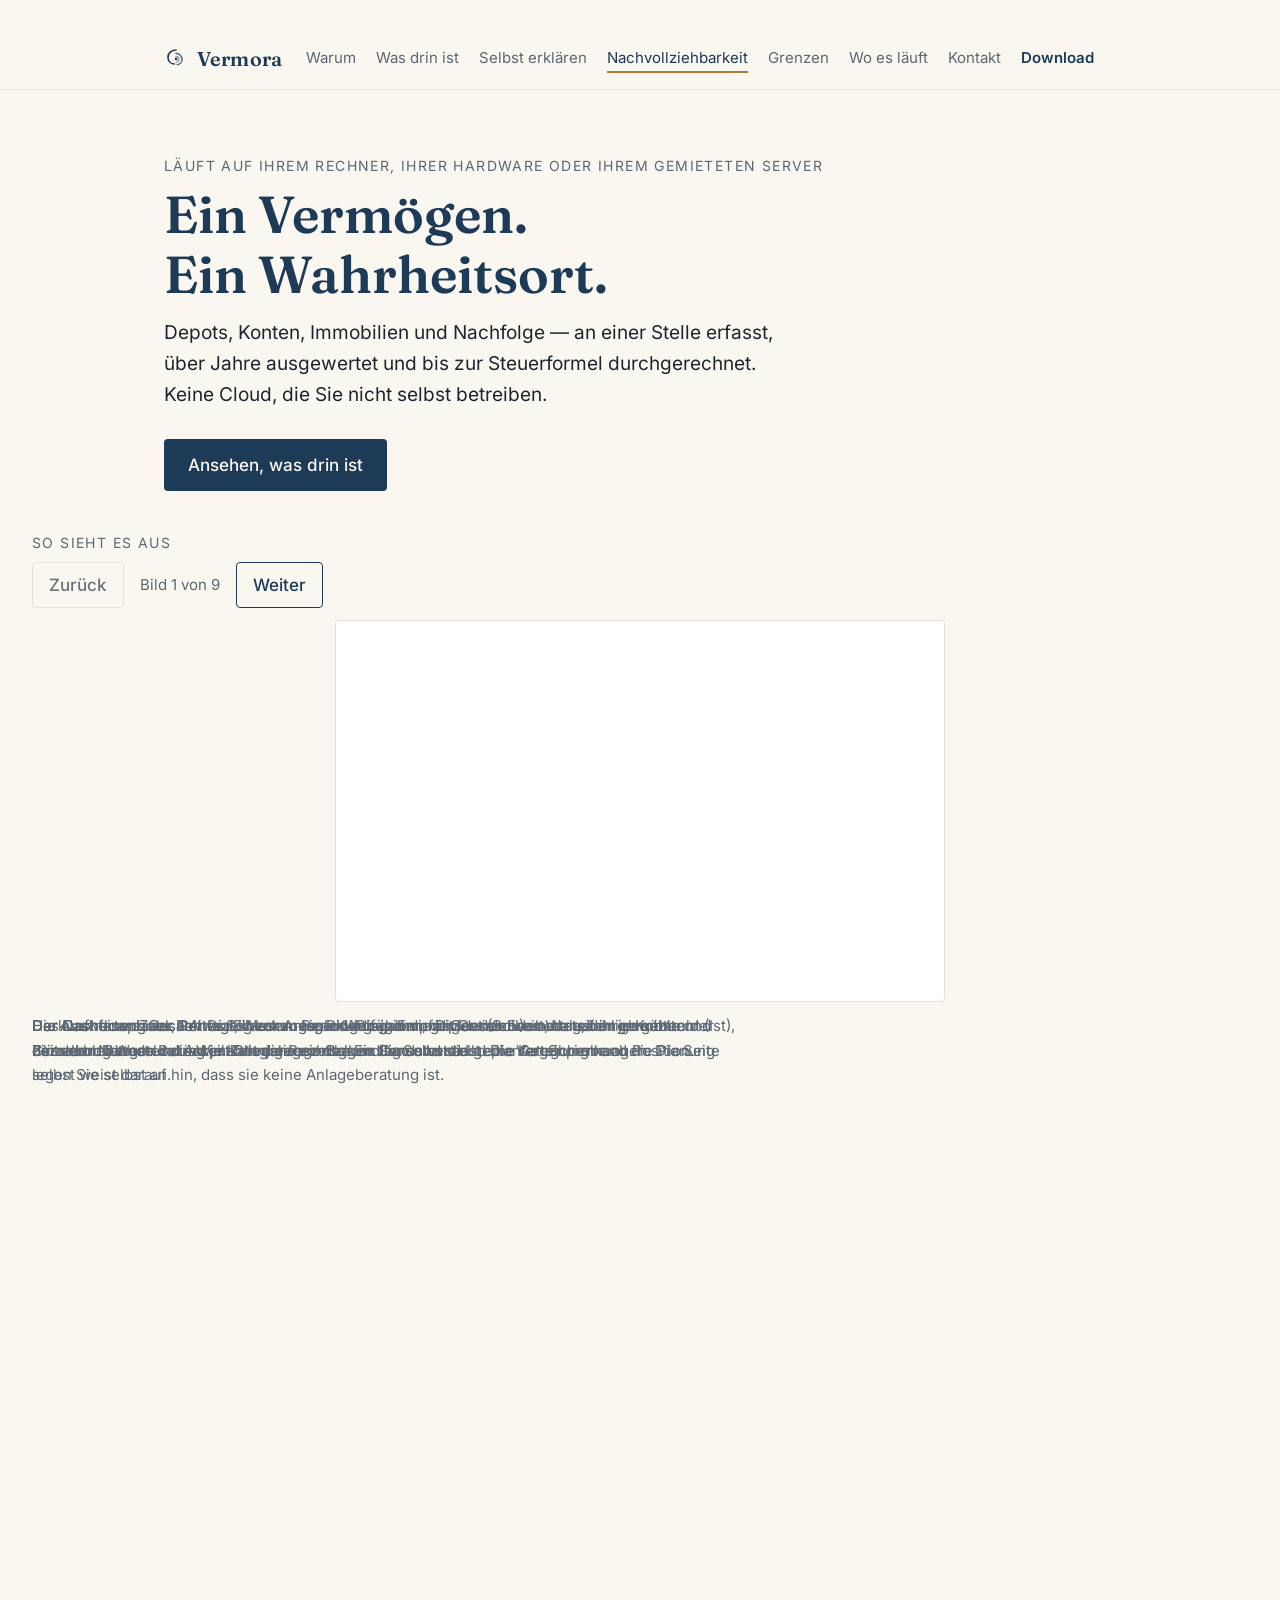
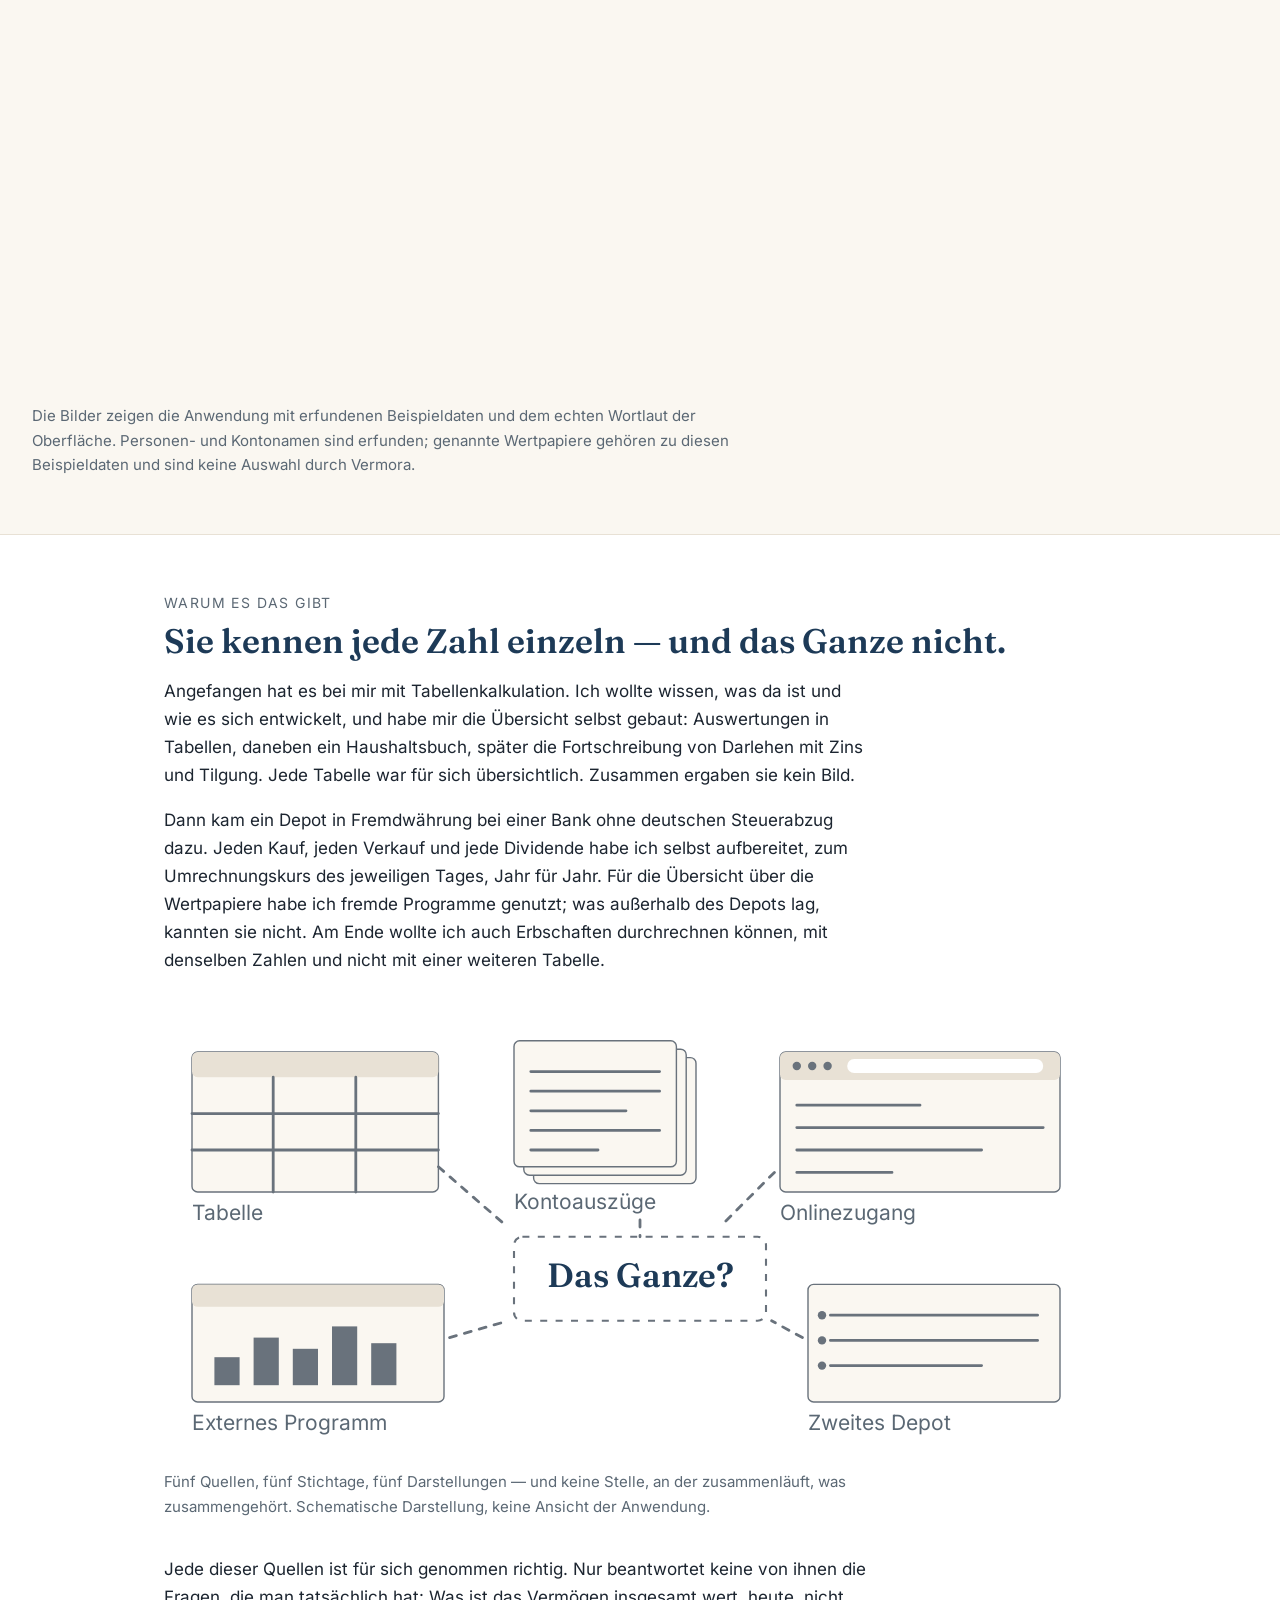
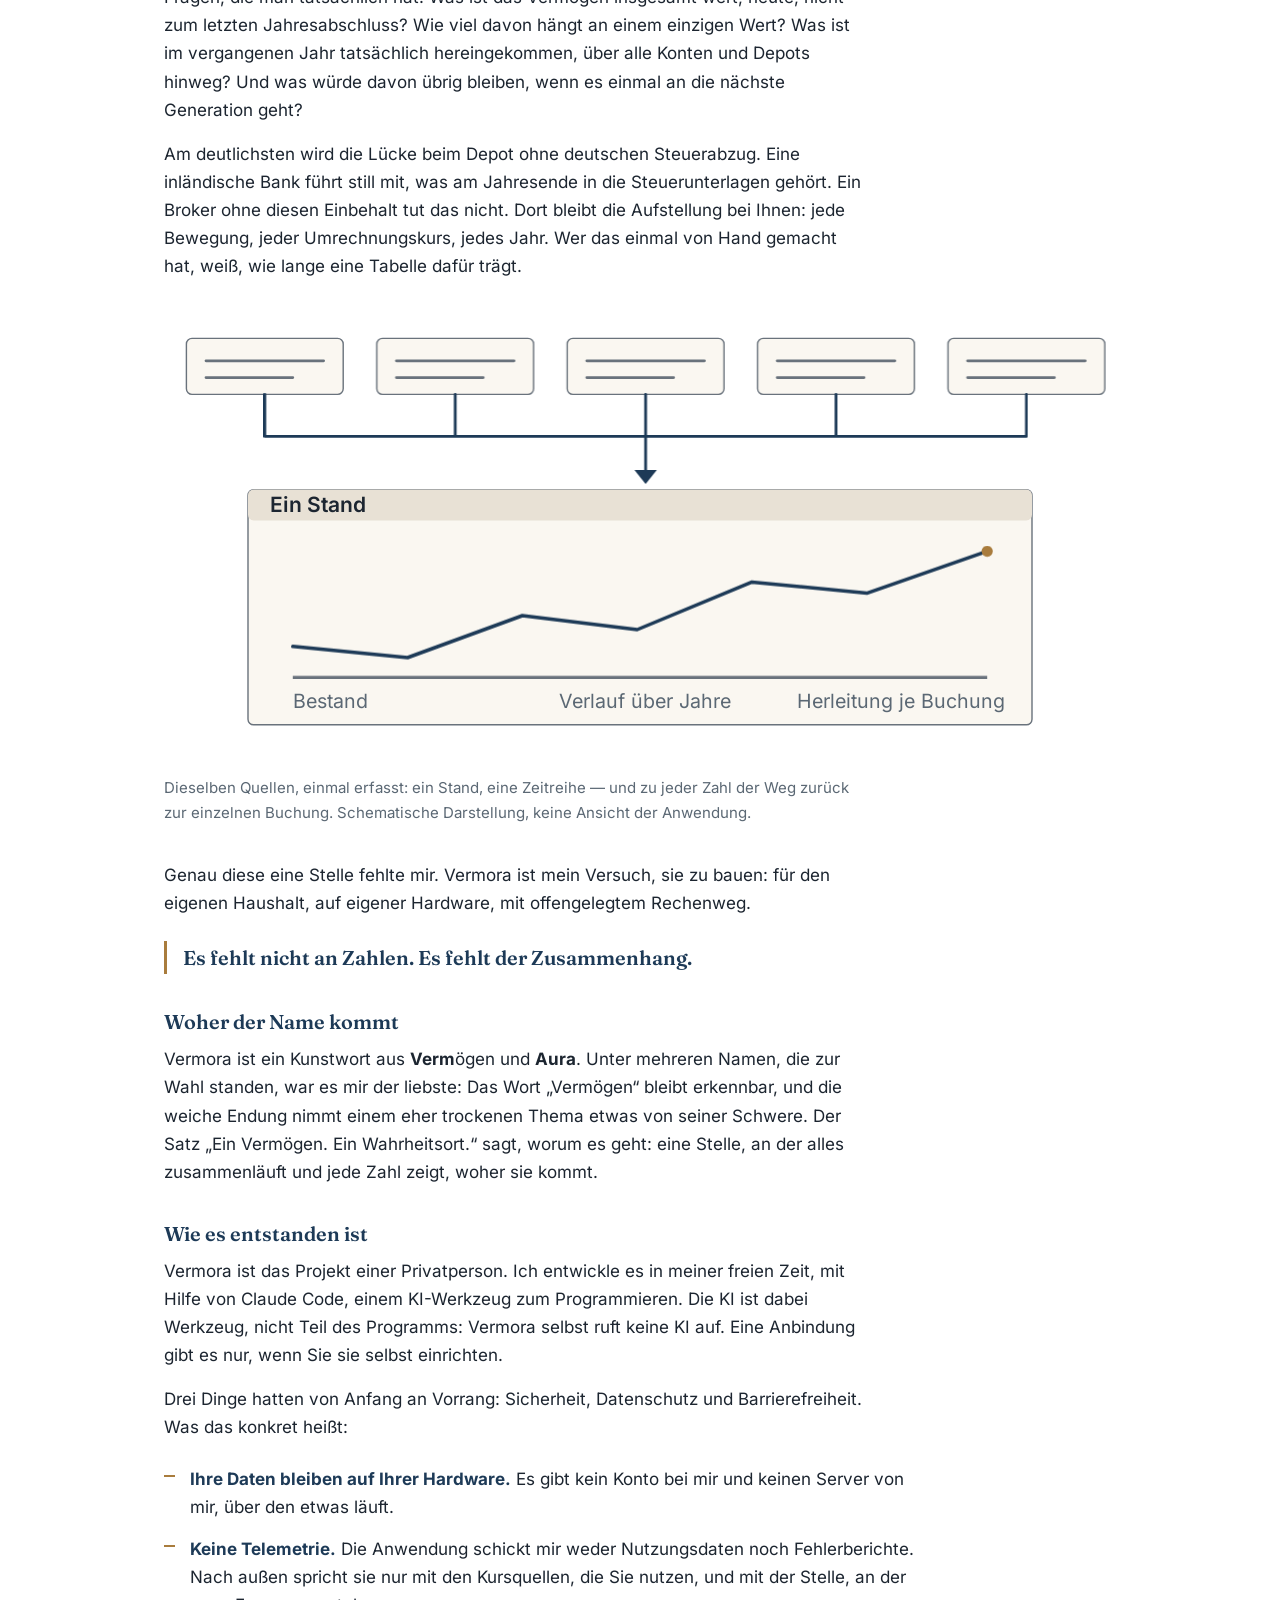
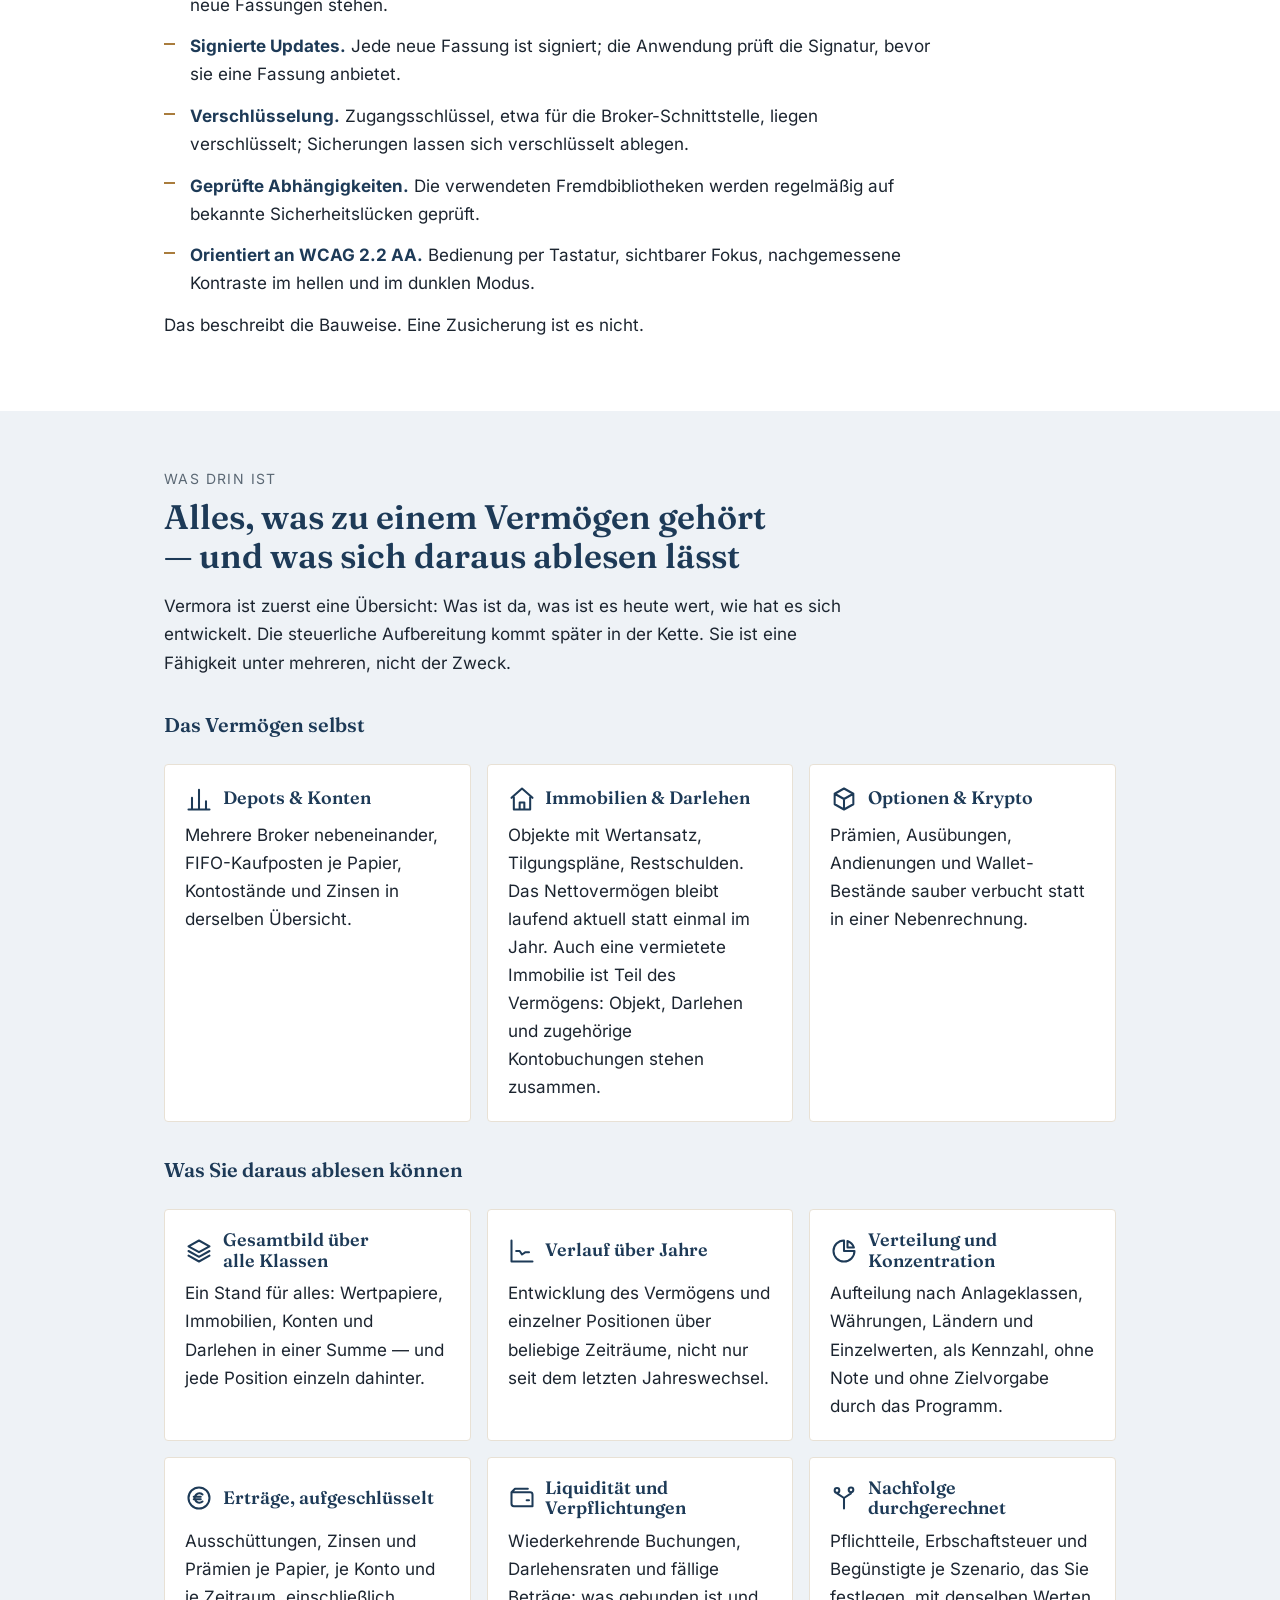
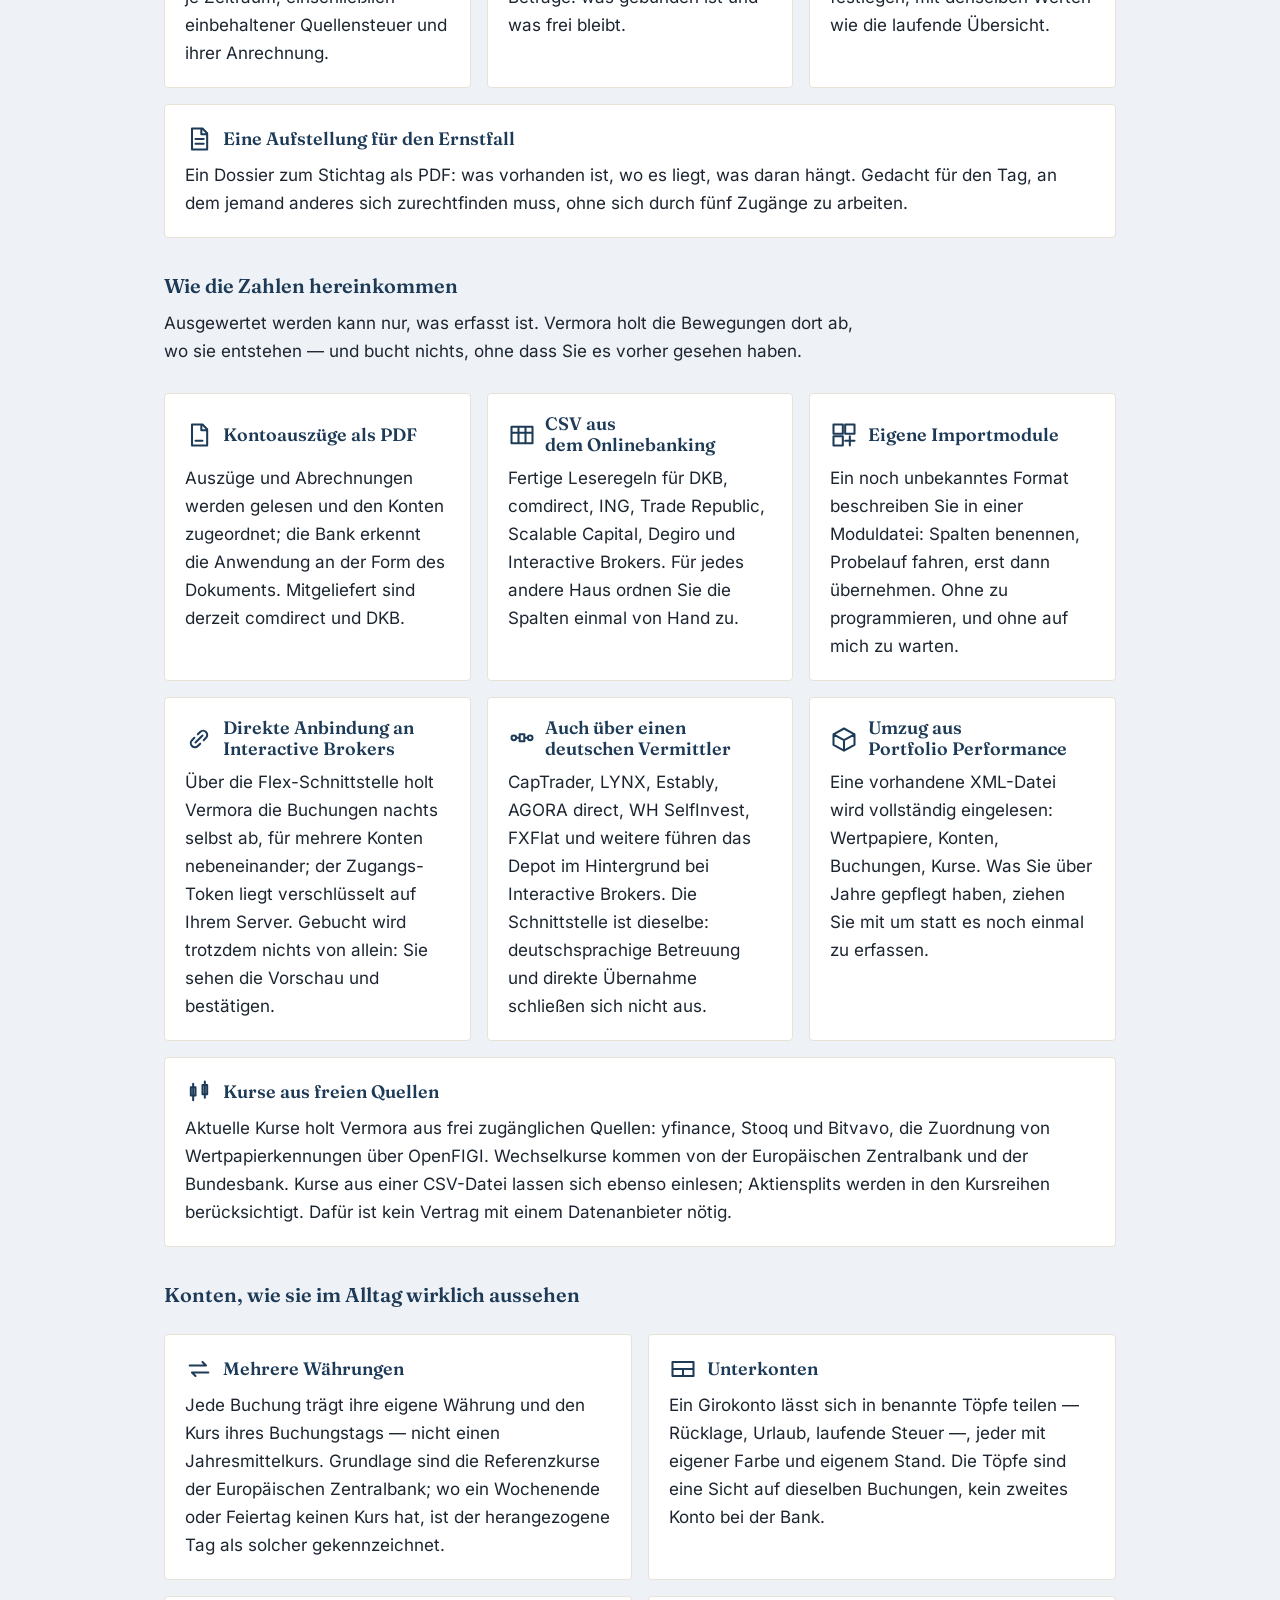
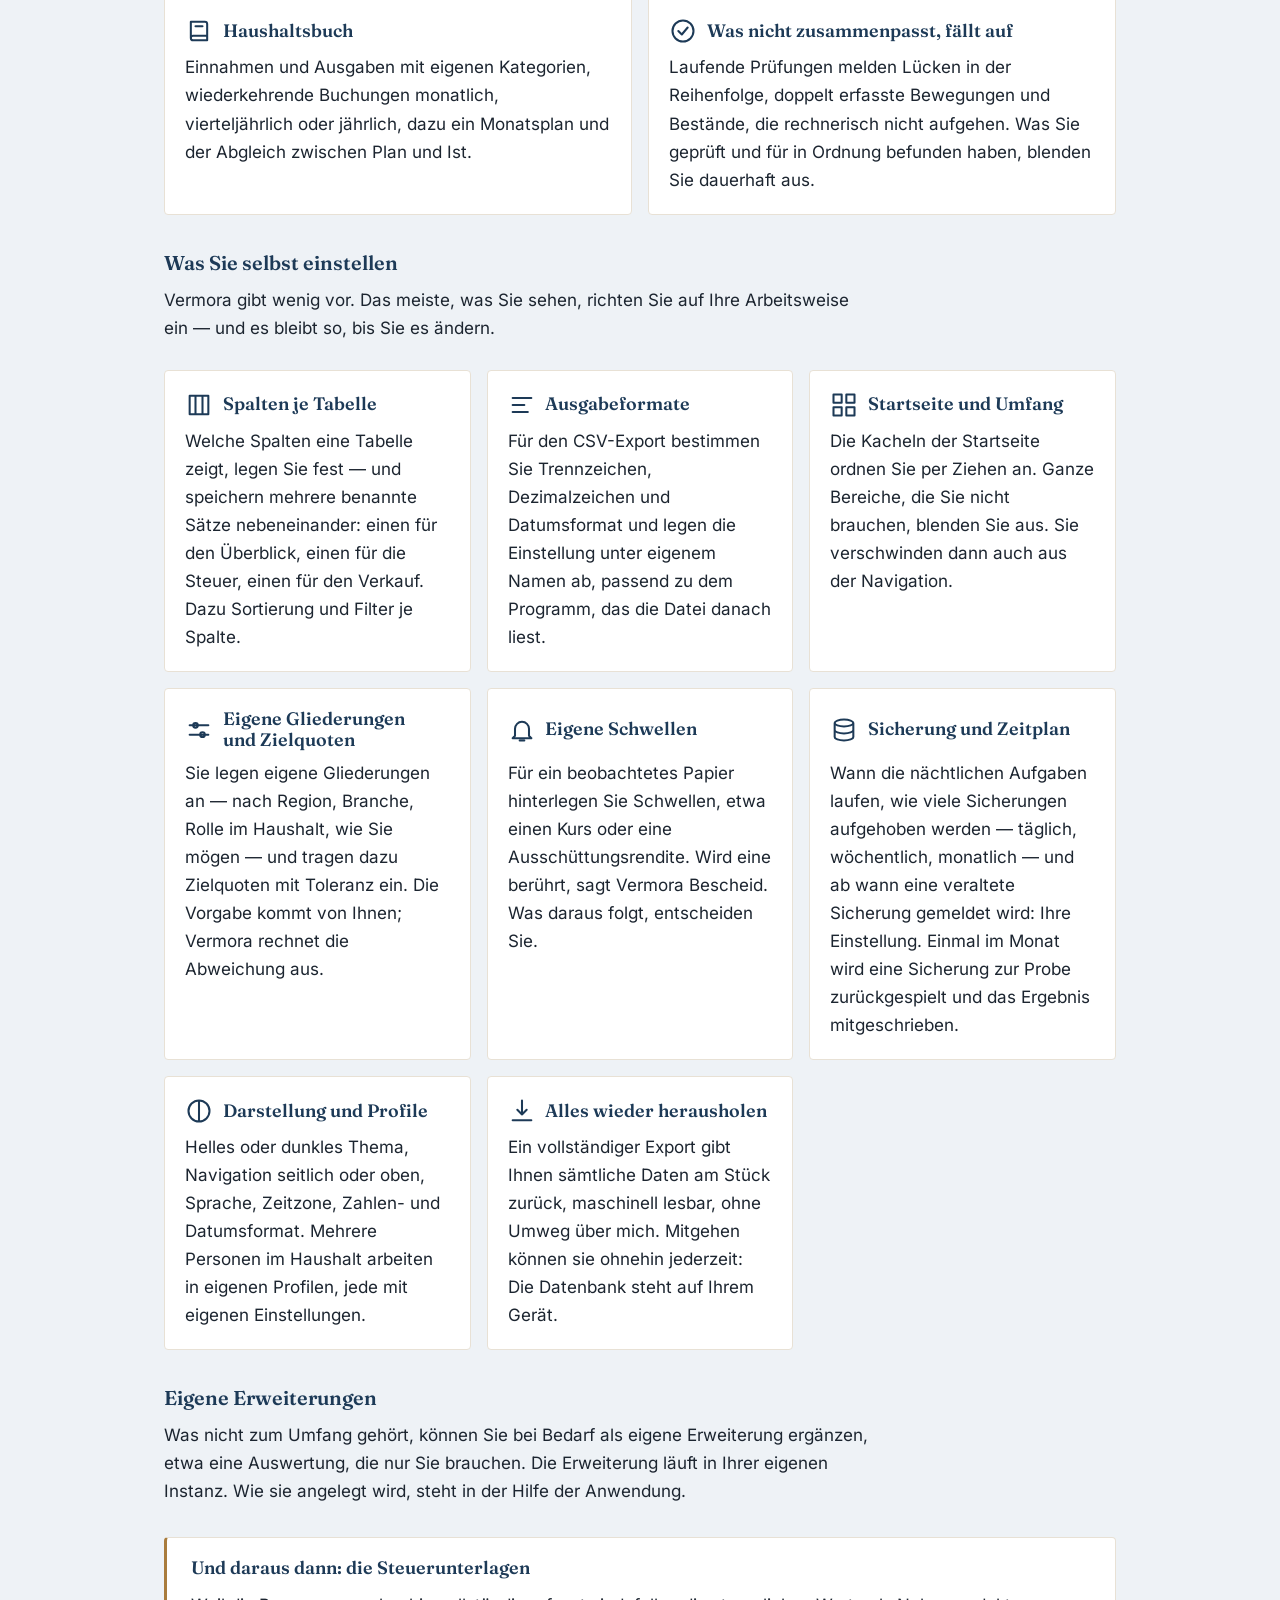
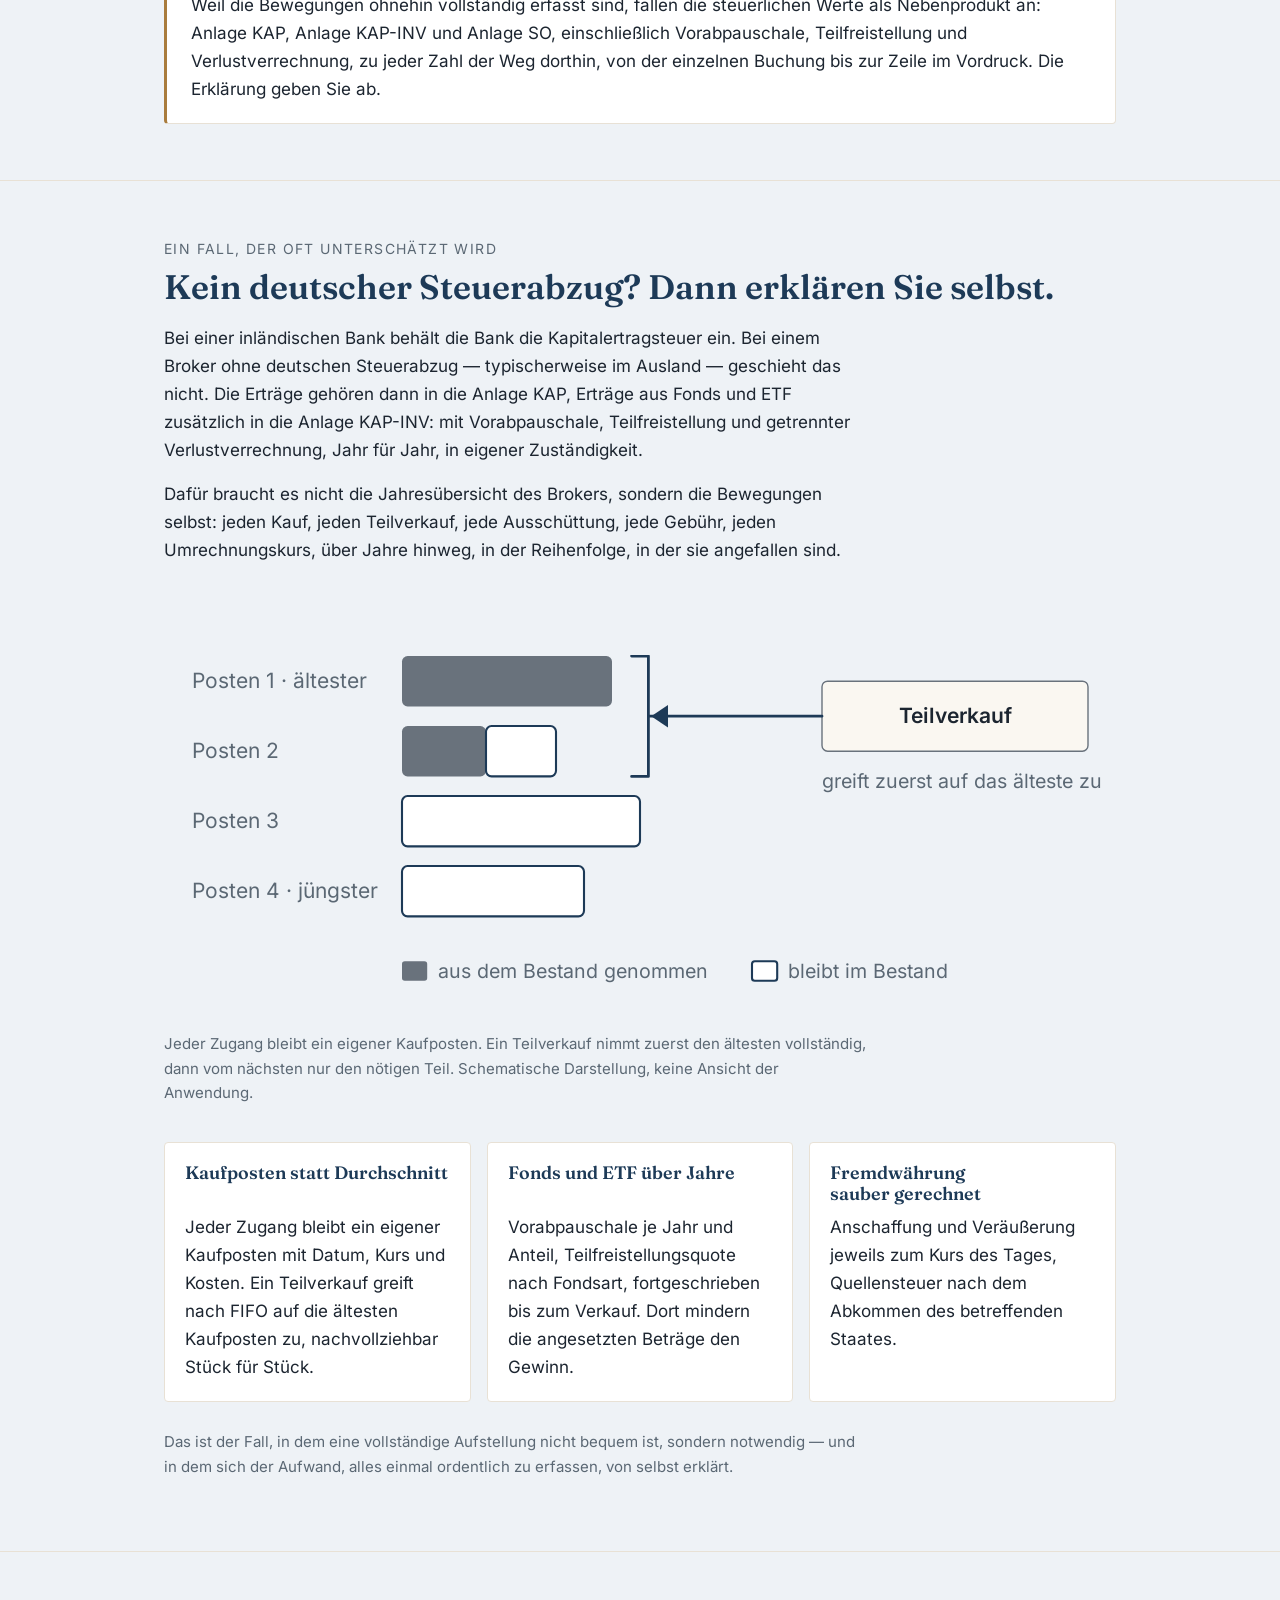
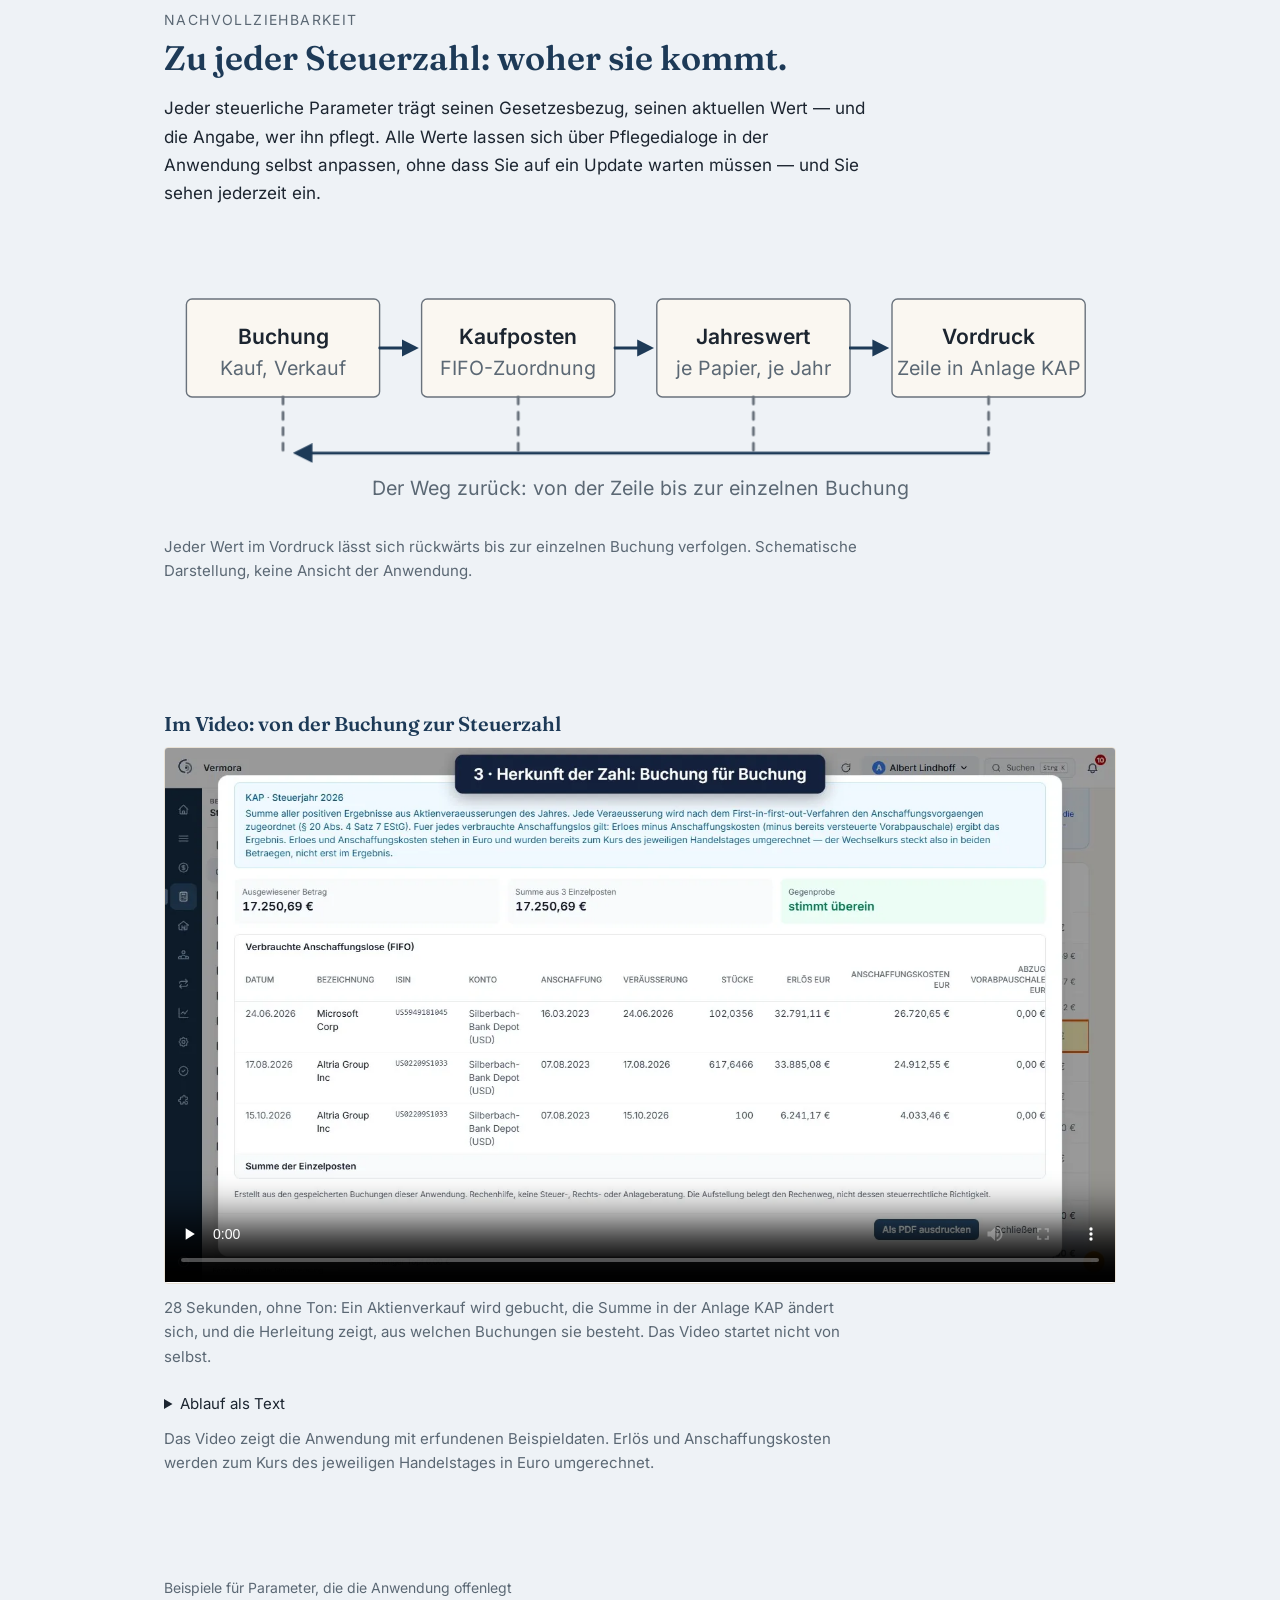
==== commit 4951d5a6: "Website-Stand 2026-11-08 10:53" ====
--- a/index.html
+++ b/index.html
@@ -5,20 +5,21 @@
 <meta http-equiv="Content-Security-Policy" content="default-src 'self'; img-src 'self'; media-src 'self'; font-src 'self'; style-src 'self' 'unsafe-inline'; base-uri 'none'; form-action 'none'; object-src 'none'">
 <meta name="viewport" content="width=device-width, initial-scale=1">
 <meta name="color-scheme" content="light dark">
+<link rel="icon" href="/assets/favicon.svg" type="image/svg+xml">
 <title>Vermora — Ein Vermögen. Ein Wahrheitsort.</title>
 <meta name="description" content="Vermora führt Depots, Konten, Immobilien und Nachfolge an einer Stelle zusammen und rechnet nachvollziehbar — kostenlos, auf Ihrer eigenen Infrastruktur.">
 <link rel="canonical" href="https://vermora.de/">
 <meta property="og:type" content="website">
 <meta property="og:site_name" content="Vermora">
 <meta property="og:locale" content="de_DE">
-<meta property="og:title" content="Vermora — Ein Vermögen. Ein Wahrheitsort.">
-<meta property="og:description" content="Vermora führt Depots, Konten, Immobilien und Nachfolge an einer Stelle zusammen und rechnet nachvollziehbar — kostenlos, auf Ihrer eigenen Infrastruktur.">
-<meta property="og:url" content="https://vermora.de/">
 <meta property="og:image" content="https://vermora.de/assets/bildstrecke/01-gesamtwert.webp">
 <meta property="og:image:width" content="1440">
 <meta property="og:image:height" content="900">
 <meta property="og:image:alt" content="Vermora: Gesamtwert eines Beispielvermögens im Zeitverlauf (erfundene Beispieldaten)">
 <meta name="twitter:card" content="summary_large_image">
+<meta property="og:title" content="Vermora — Ein Vermögen. Ein Wahrheitsort.">
+<meta property="og:description" content="Vermora führt Depots, Konten, Immobilien und Nachfolge an einer Stelle zusammen und rechnet nachvollziehbar — kostenlos, auf Ihrer eigenen Infrastruktur.">
+<meta property="og:url" content="https://vermora.de/">
 <script type="application/ld+json">
 {"@context":"https://schema.org","@type":"SoftwareApplication","name":"Vermora","url":"https://vermora.de/","applicationCategory":"FinanceApplication","operatingSystem":"Windows, Linux","inLanguage":"de","isAccessibleForFree":true,"description":"Vermora führt Depots, Konten, Immobilien und Nachfolge an einer Stelle zusammen und rechnet nachvollziehbar — kostenlos, auf Ihrer eigenen Infrastruktur."}
 </script>
@@ -28,6 +29,7 @@
 <script src="assets/szene.js"></script>
 <script src="assets/bildstrecke.js" defer></script>
 <script src="assets/mail.js" defer></script>
+<script src="assets/kopf.js" defer></script>
 <!--
   Stand v1.0 -- Issue #1234 (Geschenk-Hinweis mit PayPal-Link aus dem Secret
   ANGABE_PAYPAL_LINK, Link auf die Installationsanleitung unter anleitung/, Schemata skalieren
@@ -52,6 +54,47 @@
 <body>
 <!-- Symbole (Issue #964): einmal definiert, per <use href="#sy-..."> eingebunden. -->
 <svg hidden width="0" height="0" aria-hidden="true">
+  <defs>
+    <!-- Schema 1 (Issue #1349): Teile einmal definiert, breite und schmale Fassung binden sie per <use> ein.
+         Auf Ursprung 0/0 normiert, die Beschriftung steht je Fassung selbst. -->
+    <g id="sz1-tabelle"><g transform="translate(-20 -30)">
+      <rect class="s-karte" x="20" y="30" width="176" height="100" rx="4"/>
+      <rect class="s-kopf" x="20" y="30" width="176" height="18" rx="4"/>
+      <path class="s-linie" d="M78 48V130M137 48V130M20 74H196M20 100H196"/>
+    </g></g>
+    <g id="sz1-auszuege"><g transform="translate(-250 -22)">
+      <rect class="s-karte" x="264" y="34" width="116" height="90" rx="4"/>
+      <rect class="s-karte" x="257" y="28" width="116" height="90" rx="4"/>
+      <rect class="s-karte" x="250" y="22" width="116" height="90" rx="4"/>
+      <path class="s-linie" d="M262 44H354M262 58H354M262 72H330M262 86H354M262 100H310"/>
+    </g></g>
+    <g id="sz1-online"><g transform="translate(-440 -30)">
+      <rect class="s-karte" x="440" y="30" width="200" height="100" rx="4"/>
+      <rect class="s-kopf" x="440" y="30" width="200" height="20" rx="4"/>
+      <circle class="s-punkt" cx="452" cy="40" r="3"/>
+      <circle class="s-punkt" cx="463" cy="40" r="3"/>
+      <circle class="s-punkt" cx="474" cy="40" r="3"/>
+      <rect class="s-feld" x="488" y="35" width="140" height="10" rx="5"/>
+      <path class="s-linie" d="M452 68H540M452 84H628M452 100H584M452 116H520"/>
+    </g></g>
+    <g id="sz1-programm"><g transform="translate(-20 -196)">
+      <rect class="s-karte" x="20" y="196" width="180" height="84" rx="4"/>
+      <rect class="s-kopf" x="20" y="196" width="180" height="16" rx="4"/>
+      <rect class="s-balken" x="36" y="248" width="18" height="20"/>
+      <rect class="s-balken" x="64" y="234" width="18" height="34"/>
+      <rect class="s-balken" x="92" y="242" width="18" height="26"/>
+      <rect class="s-balken" x="120" y="226" width="18" height="42"/>
+      <rect class="s-balken" x="148" y="238" width="18" height="30"/>
+    </g></g>
+    <g id="sz1-depot"><g transform="translate(-460 -196)">
+      <rect class="s-karte" x="460" y="196" width="180" height="84" rx="4"/>
+      <path class="s-linie" d="M476 218H624M476 236H624M476 254H584"/>
+      <circle class="s-punkt" cx="470" cy="218" r="3"/>
+      <circle class="s-punkt" cx="470" cy="236" r="3"/>
+      <circle class="s-punkt" cx="470" cy="254" r="3"/>
+    </g></g>
+    <g id="sz1-ganze"><rect class="s-leer" x="0" y="0" width="180" height="60" rx="6"/></g>
+  </defs>
   <symbol id="sy-depot" viewBox="0 0 24 24"><path d="M3 21h18M6 21V11M12 21V4M18 21V14"/></symbol>
   <symbol id="sy-haus" viewBox="0 0 24 24"><path d="M3 11L12 3l9 8M5 10v11h14V10M10 21v-6h4v6"/></symbol>
   <symbol id="sy-optionen" viewBox="0 0 24 24"><path d="M12 3l8 4.5v9L12 21l-8-4.5v-9zM4 7.5l8 4.5 8-4.5M12 12v9"/></symbol>
@@ -111,7 +154,7 @@
         <li><a href="#grenzen">Grenzen</a></li>
         <li><a href="#wo">Wo es läuft</a></li>
         <li><a href="#hilfe">Kontakt</a></li>
-        <li><a href="#start">Download</a></li>
+        <li><a href="#start" class="kopf-download">Download</a></li>
       </ul>
     </nav>
   </div>
@@ -134,66 +177,75 @@
         <p class="dachzeile">So sieht es aus</p>
         <div class="bs-folien">
           <figure class="bs-folie">
+            <a class="bs-gross" href="assets/bildstrecke/01-gesamtwert.webp">
             <img src="assets/bildstrecke/01-gesamtwert.webp"
                  srcset="assets/bildstrecke/01-gesamtwert-720.webp 720w, assets/bildstrecke/01-gesamtwert.webp 1440w"
-                 sizes="(min-width: 62rem) 57rem, calc(100vw - 2.5rem)"
-                 width="1440" height="900" alt="Dashboard mit drei Kennzahlen, Wertkurve und Balken der Verteilung nach Position" decoding="async">
+                 sizes="(min-width: 78rem) 76rem, calc(100vw - 2.5rem)"
+                 width="1440" height="900" alt="Dashboard mit drei Kennzahlen, Wertkurve und Balken der Verteilung nach Position" decoding="async"><span class="sr-hinweis"> (Bild in voller Größe)</span></a>
             <figcaption>Das Dashboard: Gesamtwert, Wert zu Periodenbeginn und Gewinn oder Verlust im gewählten Zeitraum. Darunter die Wertkurve gegen den Einstandswert und die Verteilung nach Position.</figcaption>
           </figure>
           <figure class="bs-folie">
+            <a class="bs-gross" href="assets/bildstrecke/02-performance.webp">
             <img src="assets/bildstrecke/02-performance.webp"
                  srcset="assets/bildstrecke/02-performance-720.webp 720w, assets/bildstrecke/02-performance.webp 1440w"
-                 sizes="(min-width: 62rem) 57rem, calc(100vw - 2.5rem)"
-                 width="1440" height="900" alt="Seite Performance mit Kennzahlen und Liniendiagramm der Wertentwicklung" loading="lazy" decoding="async">
+                 sizes="(min-width: 78rem) 76rem, calc(100vw - 2.5rem)"
+                 width="1440" height="900" alt="Seite Performance mit Kennzahlen und Liniendiagramm der Wertentwicklung" loading="lazy" decoding="async"><span class="sr-hinweis"> (Bild in voller Größe)</span></a>
             <figcaption>Die Seite Performance: zeitgewichtete Rendite, interner Zinsfuß, größter Rückgang und absoluter Gewinn. Das Diagramm stellt die Wertentwicklung zwei Vergleichsreihen gegenüber, die als Nachbau gekennzeichnet sind.</figcaption>
           </figure>
           <figure class="bs-folie">
+            <a class="bs-gross" href="assets/bildstrecke/03-anlageklassen.webp">
             <img src="assets/bildstrecke/03-anlageklassen.webp"
                  srcset="assets/bildstrecke/03-anlageklassen-720.webp 720w, assets/bildstrecke/03-anlageklassen.webp 1440w"
-                 sizes="(min-width: 62rem) 57rem, calc(100vw - 2.5rem)"
-                 width="1440" height="900" alt="Ringdiagramm der Anlageklassen mit Tabelle der Anteile" loading="lazy" decoding="async">
+                 sizes="(min-width: 78rem) 76rem, calc(100vw - 2.5rem)"
+                 width="1440" height="900" alt="Ringdiagramm der Anlageklassen mit Tabelle der Anteile" loading="lazy" decoding="async"><span class="sr-hinweis"> (Bild in voller Größe)</span></a>
             <figcaption>Die Auswertung nach Anlageklassen: ein Ringdiagramm mit Gesamtwert, daneben je Knoten der Gliederung Wert und Anteil. Gliederungen legen Sie selbst an.</figcaption>
           </figure>
           <figure class="bs-folie">
+            <a class="bs-gross" href="assets/bildstrecke/04-ertraege-monat.webp">
             <img src="assets/bildstrecke/04-ertraege-monat.webp"
                  srcset="assets/bildstrecke/04-ertraege-monat-720.webp 720w, assets/bildstrecke/04-ertraege-monat.webp 1440w"
-                 sizes="(min-width: 62rem) 57rem, calc(100vw - 2.5rem)"
-                 width="1440" height="900" alt="Balkendiagramm der Dividenden je Monat, gebucht und geplant" loading="lazy" decoding="async">
+                 sizes="(min-width: 78rem) 76rem, calc(100vw - 2.5rem)"
+                 width="1440" height="900" alt="Balkendiagramm der Dividenden je Monat, gebucht und geplant" loading="lazy" decoding="async"><span class="sr-hinweis"> (Bild in voller Größe)</span></a>
             <figcaption>Dividenden und Erträge eines Jahres je Monat: gebuchte und geplante Beträge als Balken, dazu der Monatsdurchschnitt als gestrichelte Linie.</figcaption>
           </figure>
           <figure class="bs-folie">
+            <a class="bs-gross" href="assets/bildstrecke/05-schenkungsplanung.webp">
             <img src="assets/bildstrecke/05-schenkungsplanung.webp"
                  srcset="assets/bildstrecke/05-schenkungsplanung-720.webp 720w, assets/bildstrecke/05-schenkungsplanung.webp 1440w"
-                 sizes="(min-width: 62rem) 57rem, calc(100vw - 2.5rem)"
-                 width="1440" height="900" alt="Nachlassplaner mit Freibeträgen je Empfänger und Tabelle geplanter Schenkungen" loading="lazy" decoding="async">
+                 sizes="(min-width: 78rem) 76rem, calc(100vw - 2.5rem)"
+                 width="1440" height="900" alt="Nachlassplaner mit Freibeträgen je Empfänger und Tabelle geplanter Schenkungen" loading="lazy" decoding="async"><span class="sr-hinweis"> (Bild in voller Größe)</span></a>
             <figcaption>Der Nachlassplaner, Reiter Schenkungsplanung: je Empfänger der Freibetrag, der genutzte und der verbleibende Betrag im Zehnjahreszeitraum. Darunter die geplanten Schenkungen. Die Seite selbst weist darauf hin, dass sie keine Anlageberatung ist.</figcaption>
           </figure>
           <figure class="bs-folie">
+            <a class="bs-gross" href="assets/bildstrecke/06-steuer-referenzdaten.webp">
             <img src="assets/bildstrecke/06-steuer-referenzdaten.webp"
                  srcset="assets/bildstrecke/06-steuer-referenzdaten-720.webp 720w, assets/bildstrecke/06-steuer-referenzdaten.webp 1440w"
-                 sizes="(min-width: 62rem) 57rem, calc(100vw - 2.5rem)"
-                 width="1440" height="900" alt="Tabelle der Steuer-Referenzdaten je Jahr mit Sparer-Pauschbetrag und Grundfreibetrag" loading="lazy" decoding="async">
+                 sizes="(min-width: 78rem) 76rem, calc(100vw - 2.5rem)"
+                 width="1440" height="900" alt="Tabelle der Steuer-Referenzdaten je Jahr mit Sparer-Pauschbetrag und Grundfreibetrag" loading="lazy" decoding="async"><span class="sr-hinweis"> (Bild in voller Größe)</span></a>
             <figcaption>Die Steuer-Referenzdaten der Jahre 2019 bis 2026: Sparer-Pauschbetrag und Grundfreibetrag je Steuerjahr, jeweils mit Gesetzesbezug, Quelle und Anmerkung.</figcaption>
           </figure>
           <figure class="bs-folie">
+            <a class="bs-gross" href="assets/bildstrecke/07-herleitung-dividenden.webp">
             <img src="assets/bildstrecke/07-herleitung-dividenden.webp"
                  srcset="assets/bildstrecke/07-herleitung-dividenden-720.webp 720w, assets/bildstrecke/07-herleitung-dividenden.webp 1440w"
-                 sizes="(min-width: 62rem) 57rem, calc(100vw - 2.5rem)"
-                 width="1440" height="900" alt="Dialog Herleitung Dividenden mit Rechtsgrundlage, Einzelposten und Gegenprobe" loading="lazy" decoding="async">
+                 sizes="(min-width: 78rem) 76rem, calc(100vw - 2.5rem)"
+                 width="1440" height="900" alt="Dialog Herleitung Dividenden mit Rechtsgrundlage, Einzelposten und Gegenprobe" loading="lazy" decoding="async"><span class="sr-hinweis"> (Bild in voller Größe)</span></a>
             <figcaption>Herkunft einer Zahl: Der Dialog zur Anlage KAP führt die Dividendensumme auf ihre neun Einzelbuchungen zurück, nennt die Rechtsgrundlage und stellt eine Gegenprobe an.</figcaption>
           </figure>
           <figure class="bs-folie">
+            <a class="bs-gross" href="assets/bildstrecke/08-immobilien.webp">
             <img src="assets/bildstrecke/08-immobilien.webp"
                  srcset="assets/bildstrecke/08-immobilien-720.webp 720w, assets/bildstrecke/08-immobilien.webp 1440w"
-                 sizes="(min-width: 62rem) 57rem, calc(100vw - 2.5rem)"
-                 width="1440" height="900" alt="Seite Immobilien mit Verkehrswert gesamt, Restschuld, Wert im Vermögen und zwei Objektkarten, eine davon mit dem Abzeichen Eigentum beendet" loading="lazy" decoding="async">
+                 sizes="(min-width: 78rem) 76rem, calc(100vw - 2.5rem)"
+                 width="1440" height="900" alt="Seite Immobilien mit Verkehrswert gesamt, Restschuld, Wert im Vermögen und zwei Objektkarten, eine davon mit dem Abzeichen Eigentum beendet" loading="lazy" decoding="async"><span class="sr-hinweis"> (Bild in voller Größe)</span></a>
             <figcaption>Die Seite Immobilien: Verkehrswert der gehaltenen Objekte, die Restschuld der Darlehen und der Betrag, der netto im Vermögen berücksichtigt wird. Ein Objekt, das Sie verkauft oder verschenkt haben, bleibt als Karte mit dem Abzeichen „Eigentum beendet“ stehen und zählt nicht mehr in die Summen.</figcaption>
           </figure>
           <figure class="bs-folie">
+            <a class="bs-gross" href="assets/bildstrecke/09-cashflow.webp">
             <img src="assets/bildstrecke/09-cashflow.webp"
                  srcset="assets/bildstrecke/09-cashflow-720.webp 720w, assets/bildstrecke/09-cashflow.webp 1440w"
-                 sizes="(min-width: 62rem) 57rem, calc(100vw - 2.5rem)"
-                 width="1440" height="900" alt="Seite Cashflow für ein Jahr mit Soll und Ist von Einkommen und Ausgaben sowie Balkendiagramm je Kategorie" loading="lazy" decoding="async">
+                 sizes="(min-width: 78rem) 76rem, calc(100vw - 2.5rem)"
+                 width="1440" height="900" alt="Seite Cashflow für ein Jahr mit Soll und Ist von Einkommen und Ausgaben sowie Balkendiagramm je Kategorie" loading="lazy" decoding="async"><span class="sr-hinweis"> (Bild in voller Größe)</span></a>
             <figcaption>Der Cashflow eines Jahres: Einkommen und Ausgaben, geplant (Soll) und tatsächlich gebucht (Ist), dazu der Nettosaldo und je Kategorie ein Balken für Soll und Ist. Die Kategorien und die Planung legen Sie selbst an.</figcaption>
           </figure>
         </div>
@@ -229,58 +281,32 @@
 
       <figure class="abbildung">
         <div class="szene szene-aufbau" tabindex="0" role="group" aria-label="Schema, seitlich scrollbar">
-          <svg viewBox="0 0 680 320" role="img" aria-labelledby="szene1-titel szene1-text">
+          <svg class="szene-breit" viewBox="0 0 680 320" role="img" aria-labelledby="szene1-titel szene1-text">
             <title id="szene1-titel">Fünf getrennte Quellen, dazwischen eine leere Mitte</title>
             <desc id="szene1-text">Schematische Darstellung: eine Tabelle, ein Stapel Kontoauszüge, ein Onlinezugang, ein externes Programm und ein zweites Depot liegen nebeneinander. Von jedem führt eine gestrichelte Linie zur Mitte, die leer bleibt.</desc>
 
-            <!-- Tabelle -->
             <g class="s-schritt" style="--i:0">
-              <rect class="s-karte" x="20" y="30" width="176" height="100" rx="4"/>
-              <rect class="s-kopf" x="20" y="30" width="176" height="18" rx="4"/>
-              <path class="s-linie" d="M78 48V130M137 48V130M20 74H196M20 100H196"/>
+              <use href="#sz1-tabelle" x="20" y="30"/>
               <text class="s-text" x="20" y="150">Tabelle</text>
             </g>
 
-            <!-- Kontoauszüge -->
             <g class="s-schritt" style="--i:1">
-              <rect class="s-karte" x="264" y="34" width="116" height="90" rx="4"/>
-              <rect class="s-karte" x="257" y="28" width="116" height="90" rx="4"/>
-              <rect class="s-karte" x="250" y="22" width="116" height="90" rx="4"/>
-              <path class="s-linie" d="M262 44H354M262 58H354M262 72H330M262 86H354M262 100H310"/>
+              <use href="#sz1-auszuege" x="250" y="22"/>
               <text class="s-text" x="250" y="142">Kontoauszüge</text>
             </g>
 
-            <!-- Onlinezugang -->
             <g class="s-schritt" style="--i:2">
-              <rect class="s-karte" x="440" y="30" width="200" height="100" rx="4"/>
-              <rect class="s-kopf" x="440" y="30" width="200" height="20" rx="4"/>
-              <circle class="s-punkt" cx="452" cy="40" r="3"/>
-              <circle class="s-punkt" cx="463" cy="40" r="3"/>
-              <circle class="s-punkt" cx="474" cy="40" r="3"/>
-              <rect class="s-feld" x="488" y="35" width="140" height="10" rx="5"/>
-              <path class="s-linie" d="M452 68H540M452 84H628M452 100H584M452 116H520"/>
+              <use href="#sz1-online" x="440" y="30"/>
               <text class="s-text" x="440" y="150">Onlinezugang</text>
             </g>
 
-            <!-- Externes Programm -->
             <g class="s-schritt" style="--i:3">
-              <rect class="s-karte" x="20" y="196" width="180" height="84" rx="4"/>
-              <rect class="s-kopf" x="20" y="196" width="180" height="16" rx="4"/>
-              <rect class="s-balken" x="36" y="248" width="18" height="20"/>
-              <rect class="s-balken" x="64" y="234" width="18" height="34"/>
-              <rect class="s-balken" x="92" y="242" width="18" height="26"/>
-              <rect class="s-balken" x="120" y="226" width="18" height="42"/>
-              <rect class="s-balken" x="148" y="238" width="18" height="30"/>
+              <use href="#sz1-programm" x="20" y="196"/>
               <text class="s-text" x="20" y="300">Externes Programm</text>
             </g>
 
-            <!-- Zweites Depot -->
             <g class="s-schritt" style="--i:4">
-              <rect class="s-karte" x="460" y="196" width="180" height="84" rx="4"/>
-              <path class="s-linie" d="M476 218H624M476 236H624M476 254H584"/>
-              <circle class="s-punkt" cx="470" cy="218" r="3"/>
-              <circle class="s-punkt" cx="470" cy="236" r="3"/>
-              <circle class="s-punkt" cx="470" cy="254" r="3"/>
+              <use href="#sz1-depot" x="460" y="196"/>
               <text class="s-text" x="460" y="300">Zweites Depot</text>
             </g>
 
@@ -290,8 +316,47 @@
             </g>
 
             <g class="s-schritt" style="--i:6">
-              <rect class="s-leer" x="250" y="162" width="180" height="60" rx="6"/>
+              <use href="#sz1-ganze" x="250" y="162"/>
               <text class="s-frage" x="340" y="198" text-anchor="middle">Das Ganze?</text>
+            </g>
+          </svg>
+          <svg class="szene-schmal" viewBox="0 0 360 410" role="img" aria-labelledby="szene1s-titel szene1s-text">
+            <title id="szene1s-titel">Fünf getrennte Quellen, dazwischen eine leere Mitte</title>
+            <desc id="szene1s-text">Schematische Darstellung: eine Tabelle, ein Stapel Kontoauszüge, ein Onlinezugang, ein externes Programm und ein zweites Depot liegen in drei Reihen zu je zwei Feldern. Von jeder Quelle führt eine gestrichelte Linie zur Mitte, die leer bleibt.</desc>
+
+            <g class="s-schritt" style="--i:0">
+              <use href="#sz1-tabelle" transform="translate(10 10)"/>
+              <text class="s-text" x="10" y="130">Tabelle</text>
+            </g>
+
+            <g class="s-schritt" style="--i:1">
+              <use href="#sz1-auszuege" transform="translate(222 10)"/>
+              <text class="s-text" x="222" y="130">Kontoauszüge</text>
+            </g>
+
+            <g class="s-schritt" style="--i:2">
+              <use href="#sz1-online" transform="translate(10 170) scale(0.85)"/>
+              <text class="s-text" x="10" y="275">Onlinezugang</text>
+            </g>
+
+            <g class="s-schritt" style="--i:3">
+              <use href="#sz1-programm" transform="translate(200 170) scale(0.85)"/>
+              <text class="s-text" x="200" y="275">Externes Programm</text>
+            </g>
+
+            <g class="s-schritt" style="--i:4">
+              <use href="#sz1-depot" transform="translate(10 310) scale(0.85)"/>
+              <text class="s-text" x="10" y="401">Zweites Depot</text>
+            </g>
+
+            <!-- die Mitte, die fehlt -->
+            <g class="s-schritt" style="--i:5">
+              <path class="s-linie s-gestrichelt" d="M98 140V152H283V140M190 152V334H200M180 212H190M200 205H190M163 345H190"/>
+            </g>
+
+            <g class="s-schritt" style="--i:6">
+              <use href="#sz1-ganze" transform="translate(200 310) scale(0.8)"/>
+              <text class="s-frage" x="272" y="342" text-anchor="middle">Das Ganze?</text>
             </g>
           </svg>
         </div>
@@ -304,7 +369,7 @@
 
       <p class="fliess">
         Jede dieser Quellen ist für sich genommen richtig. Nur beantwortet keine von ihnen die
-        Fragen, die man tatsächlich hat: Was ist das Vermögen insgesamt wert — heute, nicht
+        Fragen, die man tatsächlich hat: Was ist das Vermögen insgesamt wert, heute, nicht
         zum letzten Jahresabschluss? Wie viel davon hängt an einem einzigen Wert? Was ist im
         vergangenen Jahr tatsächlich hereingekommen, über alle Konten und Depots hinweg? Und
         was würde davon übrig bleiben, wenn es einmal an die nächste Generation geht?
@@ -313,7 +378,7 @@
       <p class="fliess">
         Am deutlichsten wird die Lücke beim Depot ohne deutschen Steuerabzug. Eine
         inländische Bank führt still mit, was am Jahresende in die Steuerunterlagen gehört.
-        Ein Broker ohne diesen Einbehalt tut das nicht — dort bleibt die Aufstellung bei
+        Ein Broker ohne diesen Einbehalt tut das nicht. Dort bleibt die Aufstellung bei
         Ihnen: jede Bewegung, jeder Umrechnungskurs, jedes Jahr. Wer das einmal von Hand
         gemacht hat, weiß, wie lange eine Tabelle dafür trägt.
       </p>
@@ -435,12 +500,12 @@
       <h2>Alles, was zu einem Vermögen gehört — und was sich daraus ablesen lässt</h2>
       <p class="fliess">
         Vermora ist zuerst eine Übersicht: Was ist da, was ist es heute wert, wie hat es sich
-        entwickelt. Die steuerliche Aufbereitung kommt später in der Kette — sie ist eine
+        entwickelt. Die steuerliche Aufbereitung kommt später in der Kette. Sie ist eine
         Fähigkeit unter mehreren, nicht der Zweck.
       </p>
 
       <h3 class="zwischen">Das Vermögen selbst</h3>
-      <div class="karten drei">
+      <div class="karten gleich drei">
         <article class="karte">
           <div class="symbolkopf"><svg class="s-symbol" aria-hidden="true" focusable="false"><use href="#sy-depot"/></svg><h4>Depots &amp; Konten</h4></div>
           <p>Mehrere Broker nebeneinander, FIFO-Kaufposten je Papier, Kontostände und Zinsen in
@@ -448,7 +513,7 @@
         </article>
         <article class="karte">
           <div class="symbolkopf"><svg class="s-symbol" aria-hidden="true" focusable="false"><use href="#sy-haus"/></svg><h4>Immobilien &amp; Darlehen</h4></div>
-          <p>Objekte mit Wertansatz, Tilgungspläne, Restschulden — das Nettovermögen bleibt
+          <p>Objekte mit Wertansatz, Tilgungspläne, Restschulden. Das Nettovermögen bleibt
           laufend aktuell statt einmal im Jahr. Auch eine vermietete Immobilie ist Teil des
           Vermögens: Objekt, Darlehen und zugehörige Kontobuchungen stehen zusammen.</p>
         </article>
@@ -460,7 +525,7 @@
       </div>
 
       <h3 class="zwischen">Was Sie daraus ablesen können</h3>
-      <div class="karten drei">
+      <div class="karten gleich drei">
         <article class="karte">
           <div class="symbolkopf"><svg class="s-symbol" aria-hidden="true" focusable="false"><use href="#sy-gesamt"/></svg><h4>Gesamtbild über alle Klassen</h4></div>
           <p>Ein Stand für alles: Wertpapiere, Immobilien, Konten und Darlehen
@@ -473,7 +538,7 @@
         </article>
         <article class="karte">
           <div class="symbolkopf"><svg class="s-symbol" aria-hidden="true" focusable="false"><use href="#sy-verteilung"/></svg><h4>Verteilung und Konzentration</h4></div>
-          <p>Aufteilung nach Anlageklassen, Währungen, Ländern und Einzelwerten — als
+          <p>Aufteilung nach Anlageklassen, Währungen, Ländern und Einzelwerten, als
           Kennzahl, ohne Note und ohne Zielvorgabe durch das Programm.</p>
         </article>
         <article class="karte">
@@ -483,18 +548,18 @@
         </article>
         <article class="karte">
           <div class="symbolkopf"><svg class="s-symbol" aria-hidden="true" focusable="false"><use href="#sy-liquiditaet"/></svg><h4>Liquidität und Verpflichtungen</h4></div>
-          <p>Wiederkehrende Buchungen, Darlehensraten und fällige Beträge — was gebunden ist
+          <p>Wiederkehrende Buchungen, Darlehensraten und fällige Beträge: was gebunden ist
           und was frei bleibt.</p>
         </article>
         <article class="karte">
           <div class="symbolkopf"><svg class="s-symbol" aria-hidden="true" focusable="false"><use href="#sy-nachfolge"/></svg><h4>Nachfolge durchgerechnet</h4></div>
-          <p>Pflichtteile, Erbschaftsteuer und Begünstigte je Szenario, das Sie festlegen —
+          <p>Pflichtteile, Erbschaftsteuer und Begünstigte je Szenario, das Sie festlegen,
           mit denselben Werten wie die laufende Übersicht.</p>
         </article>
         <article class="karte voll">
           <div class="symbolkopf"><svg class="s-symbol" aria-hidden="true" focusable="false"><use href="#sy-dossier"/></svg><h4>Eine Aufstellung für den Ernstfall</h4></div>
           <p>Ein Dossier zum Stichtag als PDF: was vorhanden ist, wo es liegt, was daran
-          hängt. Gedacht für den Tag, an dem jemand anderes sich zurechtfinden muss —
+          hängt. Gedacht für den Tag, an dem jemand anderes sich zurechtfinden muss,
           ohne sich durch fünf Zugänge zu arbeiten.</p>
         </article>
       </div>
@@ -504,7 +569,7 @@
         Ausgewertet werden kann nur, was erfasst ist. Vermora holt die Bewegungen dort ab, wo
         sie entstehen — und bucht nichts, ohne dass Sie es vorher gesehen haben.
       </p>
-      <div class="karten drei">
+      <div class="karten gleich drei">
         <article class="karte">
           <div class="symbolkopf"><svg class="s-symbol" aria-hidden="true" focusable="false"><use href="#sy-pdf"/></svg><h4>Kontoauszüge als PDF</h4></div>
           <p>Auszüge und Abrechnungen werden gelesen und den Konten zugeordnet; die Bank
@@ -519,7 +584,7 @@
         </article>
         <article class="karte">
           <div class="symbolkopf"><svg class="s-symbol" aria-hidden="true" focusable="false"><use href="#sy-modul"/></svg><h4>Eigene Importmodule</h4></div>
-          <p>Ein noch unbekanntes Format beschreiben Sie in einer Moduldatei — Spalten
+          <p>Ein noch unbekanntes Format beschreiben Sie in einer Moduldatei: Spalten
           benennen, Probelauf fahren, erst dann übernehmen. Ohne zu programmieren, und ohne
           auf mich zu warten.</p>
         </article>
@@ -534,7 +599,7 @@
           <div class="symbolkopf"><svg class="s-symbol" aria-hidden="true" focusable="false"><use href="#sy-vermittler"/></svg><h4>Auch über einen deutschen Vermittler</h4></div>
           <p>CapTrader, LYNX, Estably, AGORA direct, WH SelfInvest, FXFlat und weitere
           führen das Depot im Hintergrund bei Interactive Brokers. Die Schnittstelle ist
-          dieselbe — deutschsprachige Betreuung und direkte Übernahme schließen sich
+          dieselbe: deutschsprachige Betreuung und direkte Übernahme schließen sich
           nicht aus.</p>
         </article>
         <article class="karte">
@@ -554,7 +619,7 @@
       </div>
 
       <h3 class="zwischen">Konten, wie sie im Alltag wirklich aussehen</h3>
-      <div class="karten zwei">
+      <div class="karten gleich zwei">
         <article class="karte">
           <div class="symbolkopf"><svg class="s-symbol" aria-hidden="true" focusable="false"><use href="#sy-waehrung"/></svg><h4>Mehrere Währungen</h4></div>
           <p>Jede Buchung trägt ihre eigene Währung und den Kurs ihres Buchungstags — nicht
@@ -587,7 +652,7 @@
         Vermora gibt wenig vor. Das meiste, was Sie sehen, richten Sie auf Ihre Arbeitsweise
         ein — und es bleibt so, bis Sie es ändern.
       </p>
-      <div class="karten drei">
+      <div class="karten gleich drei">
         <article class="karte">
           <div class="symbolkopf"><svg class="s-symbol" aria-hidden="true" focusable="false"><use href="#sy-spalten"/></svg><h4>Spalten je Tabelle</h4></div>
           <p>Welche Spalten eine Tabelle zeigt, legen Sie fest — und speichern mehrere
@@ -597,13 +662,13 @@
         <article class="karte">
           <div class="symbolkopf"><svg class="s-symbol" aria-hidden="true" focusable="false"><use href="#sy-format"/></svg><h4>Ausgabeformate</h4></div>
           <p>Für den CSV-Export bestimmen Sie Trennzeichen, Dezimalzeichen und Datumsformat
-          und legen die Einstellung unter eigenem Namen ab — passend zu dem Programm, das die
+          und legen die Einstellung unter eigenem Namen ab, passend zu dem Programm, das die
           Datei danach liest.</p>
         </article>
         <article class="karte">
           <div class="symbolkopf"><svg class="s-symbol" aria-hidden="true" focusable="false"><use href="#sy-kacheln"/></svg><h4>Startseite und Umfang</h4></div>
           <p>Die Kacheln der Startseite ordnen Sie per Ziehen an. Ganze Bereiche, die Sie
-          nicht brauchen, blenden Sie aus — sie verschwinden dann auch aus der Navigation.</p>
+          nicht brauchen, blenden Sie aus. Sie verschwinden dann auch aus der Navigation.</p>
         </article>
         <article class="karte">
           <div class="symbolkopf"><svg class="s-symbol" aria-hidden="true" focusable="false"><use href="#sy-quoten"/></svg><h4>Eigene Gliederungen und Zielquoten</h4></div>
@@ -632,7 +697,7 @@
         </article>
         <article class="karte">
           <div class="symbolkopf"><svg class="s-symbol" aria-hidden="true" focusable="false"><use href="#sy-export"/></svg><h4>Alles wieder herausholen</h4></div>
-          <p>Ein vollständiger Export gibt Ihnen sämtliche Daten am Stück zurück — maschinell
+          <p>Ein vollständiger Export gibt Ihnen sämtliche Daten am Stück zurück, maschinell
           lesbar, ohne Umweg über mich. Mitgehen können sie ohnehin jederzeit: Die Datenbank
           steht auf Ihrem Gerät.</p>
         </article>
@@ -640,7 +705,7 @@
 
       <h3 class="zwischen">Eigene Erweiterungen</h3>
       <p class="fliess">
-        Was nicht zum Umfang gehört, können Sie bei Bedarf als eigene Erweiterung ergänzen —
+        Was nicht zum Umfang gehört, können Sie bei Bedarf als eigene Erweiterung ergänzen,
         etwa eine Auswertung, die nur Sie brauchen. Die Erweiterung läuft in Ihrer eigenen
         Instanz. Wie sie angelegt wird, steht in der Hilfe der Anwendung.
       </p>
@@ -650,7 +715,7 @@
         <p>
           Weil die Bewegungen ohnehin vollständig erfasst sind, fallen die steuerlichen Werte
           als Nebenprodukt an: Anlage&nbsp;KAP, Anlage&nbsp;KAP-INV und Anlage&nbsp;SO,
-          einschließlich Vorabpauschale, Teilfreistellung und Verlustverrechnung — zu jeder
+          einschließlich Vorabpauschale, Teilfreistellung und Verlustverrechnung, zu jeder
           Zahl der Weg dorthin, von der einzelnen Buchung bis zur Zeile im Vordruck. Die
           Erklärung geben Sie ab.
         </p>
@@ -671,7 +736,7 @@
       </p>
       <p class="fliess">
         Dafür braucht es nicht die Jahresübersicht des Brokers, sondern die Bewegungen selbst:
-        jeden Kauf, jeden Teilverkauf, jede Ausschüttung, jede Gebühr, jeden Umrechnungskurs —
+        jeden Kauf, jeden Teilverkauf, jede Ausschüttung, jede Gebühr, jeden Umrechnungskurs,
         über Jahre hinweg, in der Reihenfolge, in der sie angefallen sind.
       </p>
       <figure class="abbildung">
@@ -730,16 +795,16 @@
         </figcaption>
       </figure>
 
-      <div class="karten drei">
+      <div class="karten gleich drei">
         <article class="karte">
           <h3>Kaufposten statt Durchschnitt</h3>
           <p>Jeder Zugang bleibt ein eigener Kaufposten mit Datum, Kurs und Kosten. Ein Teilverkauf
-          greift nach FIFO auf die ältesten Kaufposten zu — nachvollziehbar Stück für Stück.</p>
+          greift nach FIFO auf die ältesten Kaufposten zu, nachvollziehbar Stück für Stück.</p>
         </article>
         <article class="karte">
           <h3>Fonds und ETF über Jahre</h3>
           <p>Vorabpauschale je Jahr und Anteil, Teilfreistellungsquote nach Fondsart,
-          fortgeschrieben bis zum Verkauf — dort mindern die angesetzten Beträge den Gewinn.</p>
+          fortgeschrieben bis zum Verkauf. Dort mindern die angesetzten Beträge den Gewinn.</p>
         </article>
         <article class="karte">
           <h3>Fremdwährung sauber gerechnet</h3>
@@ -872,7 +937,7 @@
       </table>
       </div>
       <p class="fussnote">
-        Die Werte stehen bewusst nicht auf dieser Seite — sie stehen in der Anwendung, dort
+        Die Werte stehen bewusst nicht auf dieser Seite. Sie stehen in der Anwendung, dort
         mit Stand und Fundstelle. Diese Werte sind von Ihnen zu prüfen und bei Bedarf zu
         pflegen.
       </p>
@@ -883,26 +948,26 @@
         rechnet dabei laufend mit:
       </p>
       <ul class="grenzliste">
-        <li><strong>Sparer-Pauschbetrag</strong> — sie zieht ihn ab, soweit Sie ihr einen
+        <li><strong>Sparer-Pauschbetrag</strong>: sie zieht ihn ab, soweit Sie ihr einen
         Freistellungsauftrag erteilt haben.</li>
-        <li><strong>Verlustverrechnungstöpfe</strong> — getrennt für Aktien und für sonstige
+        <li><strong>Verlustverrechnungstöpfe</strong>: getrennt für Aktien und für sonstige
         Kapitalerträge, dazu ein Topf für anrechenbare Quellensteuer. Was nicht verrechnet
         werden kann, wird fortgeschrieben.</li>
-        <li><strong>Teilfreistellung bei Fonds und ETF</strong> — je nach Fondsart bleibt ein
+        <li><strong>Teilfreistellung bei Fonds und ETF</strong>: je nach Fondsart bleibt ein
         Anteil der Erträge außen vor.</li>
-        <li><strong>Vorabpauschale</strong> — sie wird zu Jahresbeginn angesetzt, oft direkt
+        <li><strong>Vorabpauschale</strong>: sie wird zu Jahresbeginn angesetzt, oft direkt
         vom Verrechnungskonto eingezogen, und über die Haltedauer fortgeschrieben. Beim
         späteren Verkauf mindert die Summe der bereits angesetzten Beträge den
         steuerpflichtigen Gewinn.</li>
       </ul>
       <p class="fliess">
-        Zu sehen bekommen Sie davon eine Zusammenfassung — einmal im Jahr, in der
+        Zu sehen bekommen Sie davon eine Zusammenfassung, einmal im Jahr, in der
         Jahressteuerbescheinigung. Wo die aufgelaufenen Größen geführt werden, wie sie sich
         über die Jahre entwickelt haben und woraus sie sich zusammensetzen, steht dort nicht.
         Beim Depotwechsel wandert der Stand zwar mit; sichtbar wird er dadurch nicht.
       </p>
       <p class="fliess">
-        <strong>Vermora führt dieselben Größen mit</strong> — je Papier, je Jahr, mit
+        <strong>Vermora führt dieselben Größen mit</strong>: je Papier, je Jahr, mit
         Herleitung: angesetzte Vorabpauschalen und ihre Fortschreibung, verbrauchter
         Pauschbetrag, Stand der Verlusttöpfe, angerechnete Quellensteuer. Das ergibt zweierlei:
         Sie sehen den Stand jederzeit statt einmal jährlich — und Sie können die Bescheinigung
@@ -911,11 +976,11 @@
 
       <h3 class="zwischen">Und was war noch mal im März?</h3>
       <p class="fliess">
-        Jede Änderung wird mitgeschrieben — wer sie vorgenommen hat, wann, und was vorher
+        Jede Änderung wird mitgeschrieben: wer sie vorgenommen hat, wann, und was vorher
         dastand. Die Einträge sind miteinander verkettet: Fällt einer weg oder wird einer
         nachträglich verändert, fällt genau das auf. Dazu führt die Anwendung die
         Aufbewahrungsfristen mit und meldet, was abgelaufen ist. Gelöscht wird deshalb nichts
-        von allein — die Entscheidung bleibt bei Ihnen.
+        von allein. Die Entscheidung bleibt bei Ihnen.
       </p>
 
       <figure class="abbildung">
@@ -983,7 +1048,7 @@
       <h2>Was Vermora nicht tut</h2>
       <p class="fliess">
         Ein Programm, dem es um Nachvollziehbarkeit geht, sagt auch, wo es aufhört. Diese
-        Grenzen sind nicht vorläufig — sie sind Teil der Bauweise.
+        Grenzen sind nicht vorläufig. Sie sind Teil der Bauweise.
       </p>
       <ul class="grenzliste">
         <li><strong>Es übermittelt nichts an die Finanzverwaltung.</strong> Die Erklärung
@@ -992,7 +1057,7 @@
         Ihrer Bank.</li>
         <li><strong>Es sagt Ihnen nicht, was Sie kaufen oder verkaufen sollen.</strong> Sie
         wählen aus, Vermora rechnet die Wirkung Ihrer Auswahl.</li>
-        <li><strong>Es bewertet keine Wertpapiere</strong> — keine Noten, keine Punkte,
+        <li><strong>Es bewertet keine Wertpapiere</strong>: keine Noten, keine Punkte,
         keine Ampeln, keine Rangfolge durch das Programm.</li>
         <li><strong>Es setzt keine Zielquoten und keine Schwellen.</strong> Die Vorgaben
         kommen von Ihnen, sonst bleibt das Feld leer.</li>
@@ -1009,7 +1074,7 @@
       <p class="dachzeile">Wo es läuft</p>
       <h2>Sie entscheiden, wo Ihre Daten liegen</h2>
       <p class="fliess">
-        Drei Wege, gleichrangig. Der erste braucht weder Hardwarekauf noch Serververtrag —
+        Drei Wege, gleichrangig. Der erste braucht weder Hardwarekauf noch Serververtrag,
         deshalb steht er vorn.
       </p>
       <figure class="foto">
@@ -1123,7 +1188,7 @@
           <h3>Hilfe bei Ihnen</h3>
           <p class="karte-dach">Kennt Ihre Zahlen, arbeitet vor Ort</p>
           <p>Für alles, was Zugriff auf Ihre echten Zahlen braucht, holen Sie jemanden Ihres
-          Vertrauens dazu — direkt auf Ihrer eigenen Infrastruktur.</p>
+          Vertrauens dazu, direkt auf Ihrer eigenen Infrastruktur.</p>
         </article>
       </div>
 
@@ -1152,12 +1217,12 @@
       </figure>
       <ol class="schritte">
         <li><span class="nr">01</span><strong>Platz aussuchen</strong> Eigener Rechner, NAS
-        oder gemieteter Server — Sie entscheiden.</li>
+        oder gemieteter Server: Sie entscheiden.</li>
         <li><span class="nr">02</span><strong>Herunterladen</strong> Kostenlos, ohne Konto
         und ohne Anmeldung.</li>
         <li><span class="nr">03</span><strong>Einrichten</strong> Mit dem Starterpaket und
         der Anleitung Schritt für Schritt.</li>
-        <li><span class="nr">04</span><strong>Loslegen</strong> Erste Buchung erfassen — der
+        <li><span class="nr">04</span><strong>Loslegen</strong> Erste Buchung erfassen, der
         Rest rechnet sich mit.</li>
       </ol>
 
--- a/assets/site.css
+++ b/assets/site.css
@@ -248,13 +248,27 @@
   text-decoration: none;
   padding: 0.25rem 0;
   border-bottom: 2px solid transparent;
+  transition: color 150ms ease, border-color 150ms ease;
 }
 
 .kopf nav a:hover,
-.kopf nav a:focus-visible {
+.kopf nav a:focus-visible,
+.kopf nav a[aria-current="location"] {
   color: var(--vm-anker);
   border-bottom-color: var(--vm-accent);
 }
+
+/* Schmal: Marke eine Zeile, Navigation darunter als eine schiebbare Zeile (Issue #1348).
+   Steht nach den Basisregeln, sonst gewinnt deren flex-wrap bei gleicher Spezifitaet. */
+@media (max-width: 63.99rem), (max-height: 37.5rem) {
+  .kopf nav { flex: 1 1 100%; min-width: 0; }
+  .kopf nav ul { flex-wrap: nowrap; overflow-x: auto; scrollbar-width: none; white-space: nowrap; padding: 0.25rem; }
+  .kopf nav ul::-webkit-scrollbar { display: none; }
+  .kopf nav a { display: inline-block; padding: 0.25rem 0; }
+}
+
+/* Download ist der Weg zum Ziel der Seite: Ankerfarbe, ohne eigene Schaltflaeche (Issue #1348) */
+.kopf nav a.kopf-download { color: var(--vm-anker); font-weight: 600; }
 
 /* --- Einstieg ------------------------------------------------------------ */
 
@@ -276,12 +290,34 @@
   border-radius: var(--vm-radius);
   text-decoration: none;
   font-weight: 500;
-}
-
-.knopf:hover { background: var(--vm-interaktiv); }
+  transition: background-color 150ms ease, box-shadow 150ms ease;
+}
+
+.knopf:not(:disabled):hover,
+.knopf:focus-visible {
+  background: var(--vm-interaktiv);
+  box-shadow: inset 0 -3px 0 var(--vm-accent);
+}
 
 /* .knopf als <button> (Kontaktformular, Bildstrecke): Browser-Rahmen und -Schrift weg */
 button.knopf { border: 0; cursor: pointer; font: inherit; font-weight: 500; }
+
+/* Leiser Knopf (Issue #1349): Linie statt Vollton, fuer Nebenwege wie Zurueck/Weiter der Bildstrecke */
+.knopf.knopf-leise {
+  background: transparent;
+  color: var(--vm-anker);
+  border: 1px solid var(--vm-anker);
+  padding: 0.5rem 1rem;
+}
+
+.knopf-leise:not(:disabled):hover { background: var(--vm-tint-kuehl); }
+
+.knopf-leise:disabled {
+  color: var(--vm-ink-light);
+  border-color: var(--vm-line);
+  cursor: default;
+  box-shadow: none;
+}
 
 /* --- Bildstrecke (Issue #1234 D1) -----------------------------------------
    Ohne Skript stehen alle Bilder untereinander. bildstrecke.js setzt `.aktiv` und zeigt
@@ -335,12 +371,16 @@
 
 @media (min-width: 64rem) and (min-height: 37.5rem) {
   .bs-buehne { top: 4.75rem; }   /* der Kopf klebt dort oben */
-}
-
+  .bildstrecke { margin-inline: calc(50% - min(50vw - 1.25rem, 38rem)); }
+}
+
+.bs-gross { display: block; cursor: zoom-in; }
+
+/* Bildstrecke: Bahn bis 76rem breit, Bild fast fensterhoch, Klick oeffnet die Datei in voller Groesse (Issue #1349) */
 .bs-scroll .bs-folie img {
   width: auto;
   max-width: 100%;
-  max-height: calc(100svh - 18rem);
+  max-height: calc(100svh - 12rem);
   margin-inline: auto;
 }
 
@@ -412,11 +452,15 @@
 
 /* --- Karten -------------------------------------------------------------- */
 
+/* start: eine lange Nachbarkarte dehnt die Reihe nicht auf; `gleich` richtet Titelzeilen per Subgrid aus */
 .karten {
   display: grid;
   gap: 1rem;
   margin-top: 1.75rem;
-}
+  align-items: start;
+}
+
+.karten + .fussnote { margin-top: 1.75rem; }
 
 .karte {
   background: var(--vm-paper);
@@ -464,6 +508,15 @@
   /* Bleibt in der letzten Reihe eine einzelne Karte uebrig, sieht das nach Versehen aus.
      `voll` macht daraus einen Abschluss ueber die ganze Breite -- Absicht statt Rest. */
   .karten .karte.voll { grid-column: 1 / -1; }
+
+  .karten.gleich .karte {
+    display: grid;
+    grid-row: span 2;
+    grid-template-rows: subgrid;
+    row-gap: 0.5rem;
+  }
+
+  .karten.gleich .karte > * { margin-block: 0; }
 }
 
 /* --- Tabelle der Parameter ---------------------------------------------- */
@@ -607,10 +660,13 @@
 
 .fuss .hinweis { margin-top: 1.5rem; }
 
+/* Zielgroesse mindestens 24 px (WCAG 2.5.8) */
+.fuss-nav a, .fuss p > a { display: inline-block; padding-block: 0.25rem; }
+
 .fuss-nav ul {
   display: flex;
   flex-wrap: wrap;
-  gap: 0.25rem 1.25rem;
+  gap: 0.5rem 1.25rem;
   list-style: none;
   margin: 1.25rem 0 0.35rem;
   padding: 0;
@@ -652,9 +708,17 @@
    im Schema) unter 7 px. Das Schema behaelt deshalb mindestens 37rem Breite (Massstab
    ~0,87: 14 px werden >= 12 px) und wird im fokussierbaren Rahmen seitlich schiebbar;
    die Seite selbst laeuft nicht ueber. */
+/* Schema 1 hat eine schmale Fassung fuers Telefon (Issue #1349); sonst steht nur die breite */
+.szene .szene-schmal { display: none; }
+
 @media (max-width: 40rem) {
   .szene svg { min-width: 37rem; }
-}
+  .szene .szene-breit { display: none; }
+  .szene .szene-schmal { display: block; min-width: 0; }
+  .karte { padding: 1rem 0.875rem; }
+  .symbolkopf svg { width: 24px; height: 24px; }
+}
+
 
 /* Aufbau (Issue #1005, Styleguide Paragraph 4): Die Teile eines Schemas erscheinen einmal
    nacheinander, sobald es ins Sichtfeld kommt (szene.js setzt `laeuft`), und bleiben dann
@@ -815,6 +879,9 @@
 }
 
 /* --- Pflichtseiten (Issue #616) --------------------------------- */
+
+body.recht-seite { display: flex; flex-direction: column; min-height: 100svh; }
+.recht-seite main { flex: 1 0 auto; }
 
 .recht-seite h2 {
   font-size: 1.25rem;
